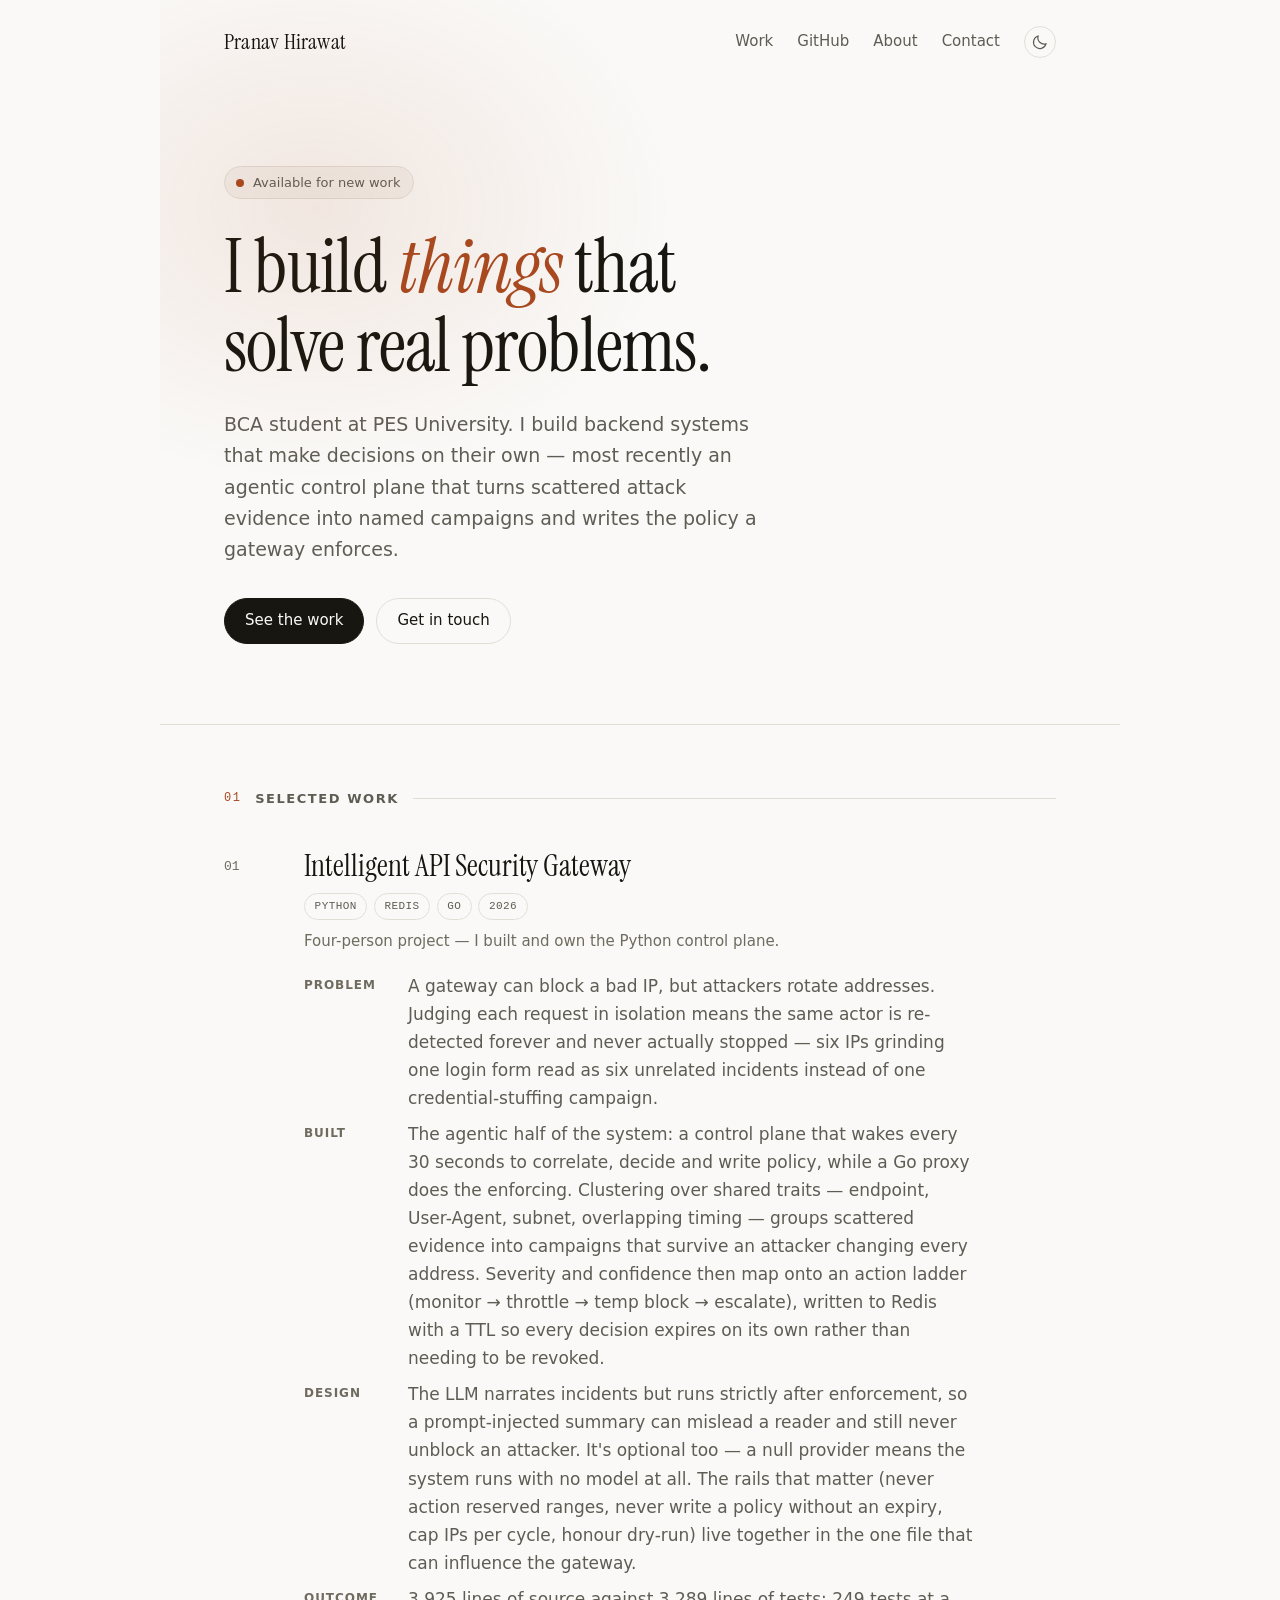
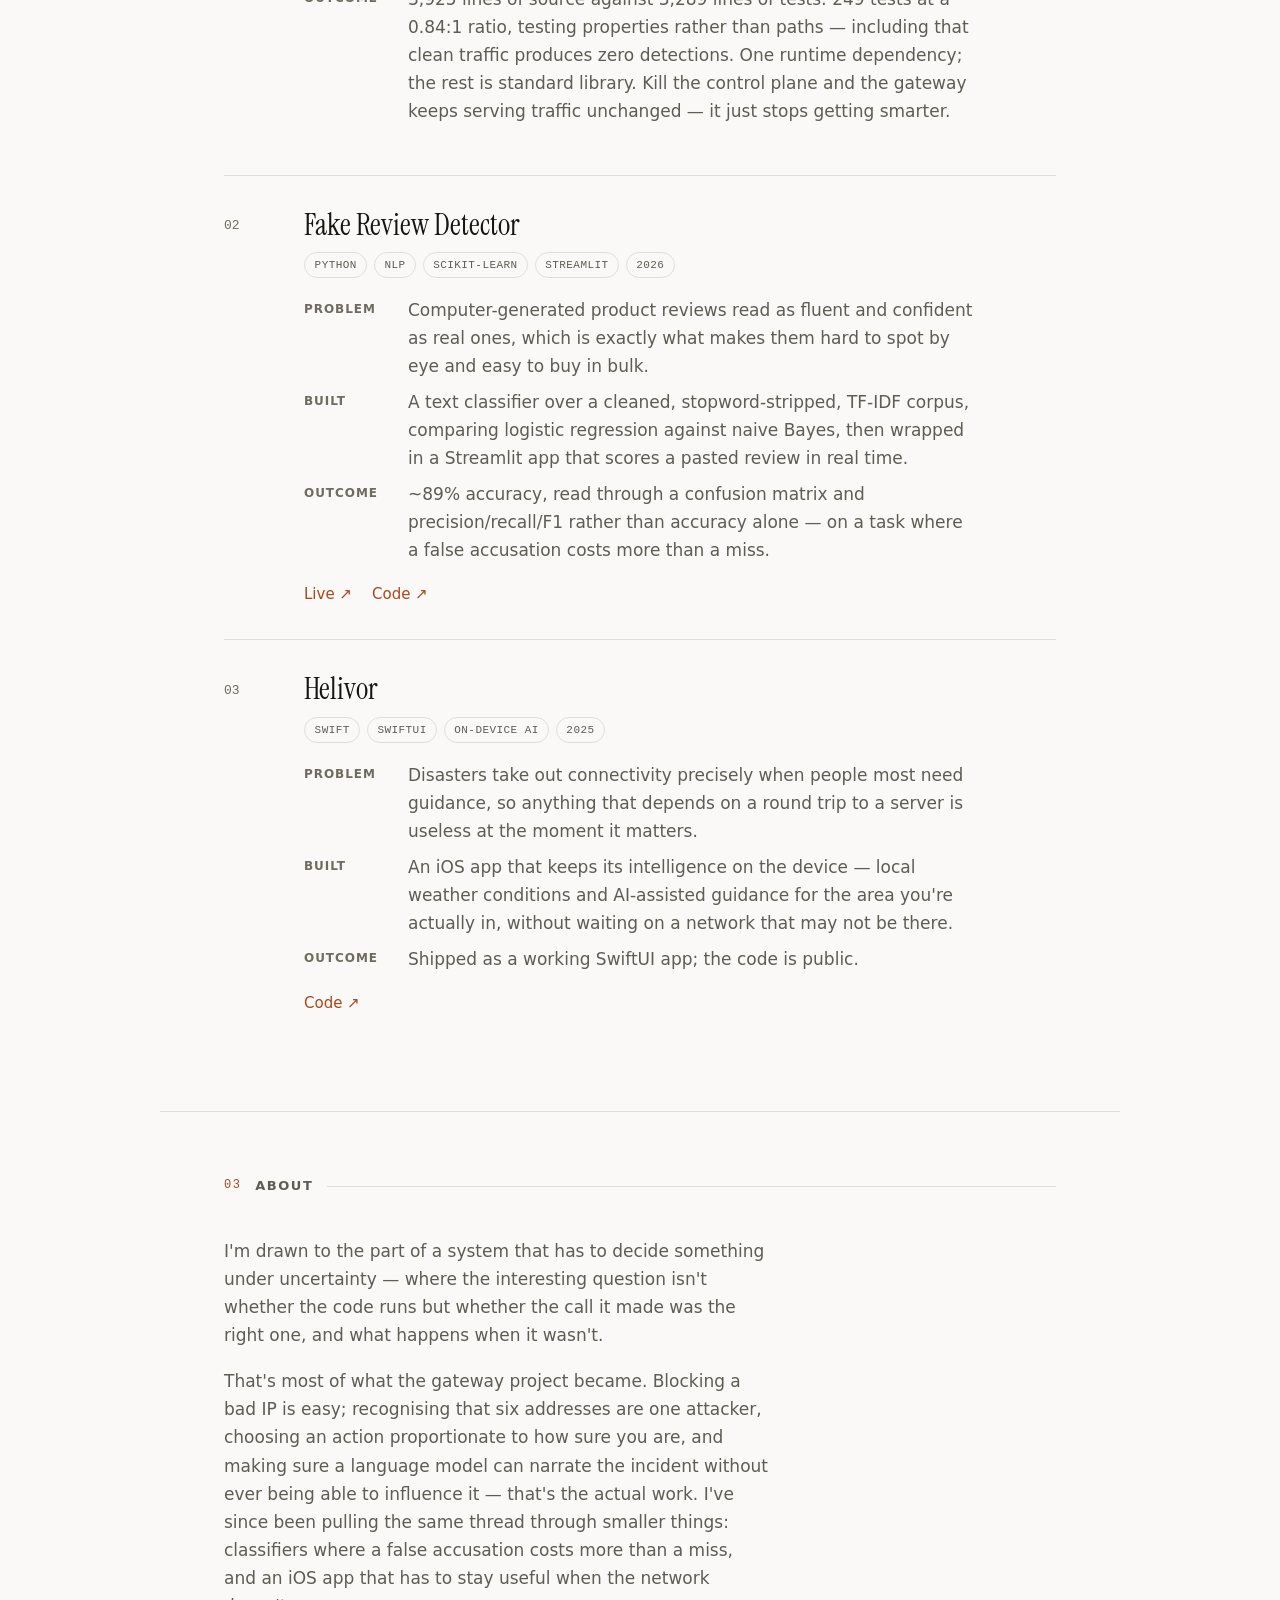
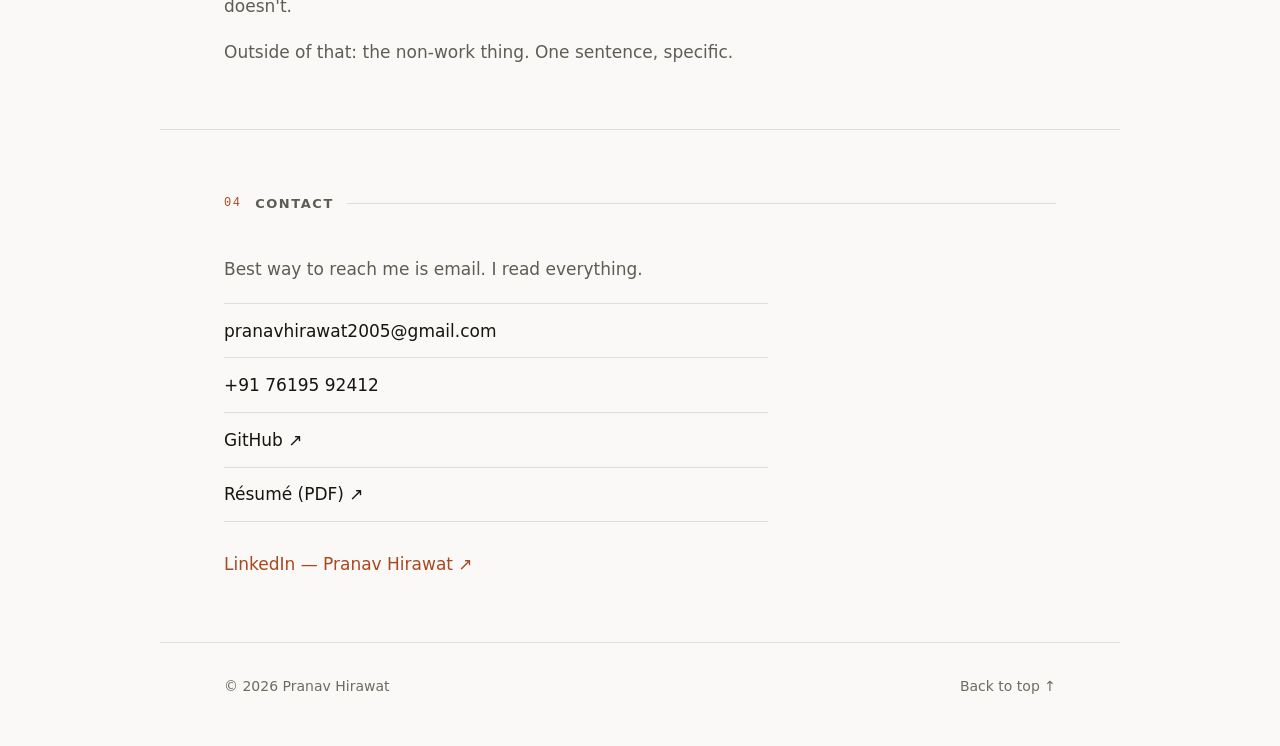
==== index.html @ ed083561 "Update contact email to pranavhirawat2005@gmail.com Site and résumé source; PDF regenerated.  Co-Aut" ====
<!doctype html>
<html lang="en">
<head>
<meta charset="utf-8">
<meta name="viewport" content="width=device-width, initial-scale=1">
<title>Pranav Hirawat</title>
<meta name="description" content="Pranav Hirawat — I build backend systems that make security decisions. Selected work in Python, Go and Swift.">

<!-- Open Graph: what shows up when the link is shared -->
<meta property="og:title" content="Pranav Hirawat">
<meta property="og:description" content="I build backend systems that make security decisions. Selected work in Python, Go and Swift.">
<meta property="og:type" content="website">
<!-- TODO: set these once you have a domain and a 1200x630 preview image -->
<!-- <meta property="og:url" content="https://example.com"> -->
<!-- <meta property="og:image" content="https://example.com/assets/og.png"> -->

<link rel="preconnect" href="https://fonts.googleapis.com">
<link rel="preconnect" href="https://fonts.gstatic.com" crossorigin>
<link href="https://fonts.googleapis.com/css2?family=Instrument+Serif:ital@0;1&display=swap" rel="stylesheet">
<link rel="stylesheet" href="css/style.css">
<script src="js/theme.js"></script>
</head>
<body>

<a class="skip" href="#main">Skip to content</a>

<!-- Fine film grain over the whole page. Purely decorative. -->
<div class="grain" aria-hidden="true"></div>

<header class="site-header" id="site-header">
  <div class="header-inner">
    <a class="wordmark" href="./">Pranav<span class="surname">&nbsp;Hirawat</span></a>
    <nav aria-label="Primary">
      <a href="#work">Work</a>
      <a href="#github">GitHub</a>
      <a href="#about">About</a>
      <a href="#contact">Contact</a>
      <button id="theme-toggle" type="button" aria-label="Switch color theme" title="Switch color theme">
        <svg viewBox="0 0 24 24" aria-hidden="true" width="18" height="18">
          <path class="sun" d="M12 4V2m0 20v-2m8-8h2M2 12h2m13.66-5.66 1.41-1.41M4.93 19.07l1.41-1.41m11.32 0 1.41 1.41M4.93 4.93l1.41 1.41"/>
          <circle class="sun" cx="12" cy="12" r="4"/>
          <path class="moon" d="M20 14.5A8.5 8.5 0 0 1 9.5 4a8.5 8.5 0 1 0 10.5 10.5Z"/>
        </svg>
      </button>
    </nav>
  </div>
  <div class="progress" id="progress" aria-hidden="true"></div>
</header>

<main id="main">

  <!-- ───────────────────────── Hero ───────────────────────── -->
  <section class="hero">
    <div class="hero-glow" aria-hidden="true"><i></i></div>

    <!-- TODO: delete this pill if you're not looking for work. -->
    <p class="status reveal" style="--d:0ms"><span class="dot" aria-hidden="true"></span> Available for new work</p>

    <!-- Each line sits in an overflow-hidden mask so it can slide up into view. -->
    <h1>
      <span class="line"><span class="reveal as-line" style="--d:80ms">I build <em>things</em> that</span></span>
      <span class="line"><span class="reveal as-line" style="--d:200ms">solve real problems.</span></span>
    </h1>

    <p class="lede reveal" style="--d:240ms">
      BCA student at PES University. I build backend systems that make
      decisions on their own — most recently an agentic control plane that turns
      scattered attack evidence into named campaigns and writes the policy a
      gateway enforces.
    </p>

    <p class="hero-actions reveal" style="--d:320ms">
      <a class="btn" href="#work">See the work</a>
      <a class="btn ghost" href="mailto:pranavhirawat2005@gmail.com">Get in touch</a>
    </p>
  </section>

  <!-- ───────────────────────── Work ───────────────────────── -->
  <section id="work" class="section">
    <h2 class="section-title reveal"><span class="num">01</span> Selected work</h2>

    <ol class="projects">

      <li class="project reveal">
        <div class="project-index" aria-hidden="true">01</div>
        <div class="project-body">
          <h3 class="project-title">Intelligent API Security Gateway</h3>
          <p class="project-meta">
            <span class="tag">Python</span>
            <span class="tag">Redis</span>
            <span class="tag">Go</span>
            <span class="tag">2026</span>
          </p>
          <p class="project-role">Four-person project — I built and own the Python control plane.</p>
          <dl class="project-detail">
            <dt>Problem</dt>
            <dd>
              A gateway can block a bad IP, but attackers rotate addresses. Judging each
              request in isolation means the same actor is re-detected forever and never
              actually stopped — six IPs grinding one login form read as six unrelated
              incidents instead of one credential-stuffing campaign.
            </dd>
            <dt>Built</dt>
            <dd>
              The agentic half of the system: a control plane that wakes every 30 seconds to
              correlate, decide and write policy, while a Go proxy does the enforcing.
              Clustering over shared traits — endpoint, User-Agent, subnet, overlapping
              timing — groups scattered evidence into campaigns that survive an attacker
              changing every address. Severity and confidence then map onto an action ladder
              (monitor → throttle → temp block → escalate), written to Redis with a TTL so
              every decision expires on its own rather than needing to be revoked.
            </dd>
            <dt>Design</dt>
            <dd>
              The LLM narrates incidents but runs strictly after enforcement, so a
              prompt-injected summary can mislead a reader and still never unblock an
              attacker. It's optional too — a null provider means the system runs with no
              model at all. The rails that matter (never action reserved ranges, never write
              a policy without an expiry, cap IPs per cycle, honour dry-run) live together in
              the one file that can influence the gateway.
            </dd>
            <dt>Outcome</dt>
            <dd>
              3,925 lines of source against 3,289 lines of tests: 249 tests at a 0.84:1
              ratio, testing properties rather than paths — including that clean traffic
              produces zero detections. One runtime dependency; the rest is standard library.
              Kill the control plane and the gateway keeps serving traffic unchanged — it
              just stops getting smarter.
            </dd>
          </dl>
          <!-- TODO: the repo is currently private, so there's no Code link to give.
               Add one here if it's ever made public:
               <a href="...">Code <span class="arw" aria-hidden="true">↗</span></a> -->
        </div>
      </li>

      <li class="project reveal">
        <div class="project-index" aria-hidden="true">02</div>
        <div class="project-body">
          <h3 class="project-title">Fake Review Detector</h3>
          <p class="project-meta">
            <span class="tag">Python</span>
            <span class="tag">NLP</span>
            <span class="tag">scikit-learn</span>
            <span class="tag">Streamlit</span>
            <span class="tag">2026</span>
          </p>
          <dl class="project-detail">
            <dt>Problem</dt>
            <dd>
              Computer-generated product reviews read as fluent and confident as real ones,
              which is exactly what makes them hard to spot by eye and easy to buy in bulk.
            </dd>
            <dt>Built</dt>
            <dd>
              A text classifier over a cleaned, stopword-stripped, TF-IDF corpus, comparing
              logistic regression against naive Bayes, then wrapped in a Streamlit app that
              scores a pasted review in real time.
            </dd>
            <dt>Outcome</dt>
            <dd>
              ~89% accuracy, read through a confusion matrix and precision/recall/F1 rather
              than accuracy alone — on a task where a false accusation costs more than a
              miss.
            </dd>
          </dl>
          <p class="project-links">
            <a href="https://fake-review-detector-pranav.streamlit.app/">Live <span class="arw" aria-hidden="true">↗</span></a>
            <a href="https://github.com/Pranav-Hirawat/Fake-review-detector">Code <span class="arw" aria-hidden="true">↗</span></a>
          </p>
        </div>
      </li>

      <li class="project reveal">
        <div class="project-index" aria-hidden="true">03</div>
        <div class="project-body">
          <h3 class="project-title">Helivor</h3>
          <p class="project-meta">
            <span class="tag">Swift</span>
            <span class="tag">SwiftUI</span>
            <span class="tag">On-device AI</span>
            <span class="tag">2025</span>
          </p>
          <dl class="project-detail">
            <dt>Problem</dt>
            <dd>
              Disasters take out connectivity precisely when people most need guidance, so
              anything that depends on a round trip to a server is useless at the moment it
              matters.
            </dd>
            <dt>Built</dt>
            <dd>
              An iOS app that keeps its intelligence on the device — local weather conditions
              and AI-assisted guidance for the area you're actually in, without waiting on a
              network that may not be there.
            </dd>
            <dt>Outcome</dt>
            <dd>
              Shipped as a working SwiftUI app; the code is public.
            </dd>
          </dl>
          <p class="project-links">
            <a href="https://github.com/Pranav-Hirawat/disastermanagment">Code <span class="arw" aria-hidden="true">↗</span></a>
          </p>
        </div>
      </li>

      <!-- Copy a <li class="project reveal"> block to add another. Three to six
           is the sweet spot — past that, cut the weakest ones. -->

    </ol>
  </section>

  <!-- ───────────────────────── GitHub ───────────────────────── -->
  <!-- Filled in by js/github.js from the public GitHub API. If either request
       fails the section removes itself, so a rate limit or an outage never
       leaves a broken panel on the page. -->
  <section id="github" class="section" hidden>
    <h2 class="section-title reveal"><span class="num">02</span> GitHub</h2>

    <div class="gh-graph-wrap">
      <p class="gh-total" id="gh-total"></p>
      <div class="gh-scroll">
        <svg id="gh-graph" class="gh-graph" role="img" aria-label="Contribution activity over the last year"></svg>
      </div>
      <p class="gh-legend">
        <span>Less</span>
        <i data-level="0"></i><i data-level="1"></i><i data-level="2"></i><i data-level="3"></i><i data-level="4"></i>
        <span>More</span>
      </p>
    </div>

    <ul class="gh-repos" id="gh-repos"></ul>

    <p class="gh-more">
      <a href="https://github.com/Pranav-Hirawat">All repositories <span class="arw" aria-hidden="true">↗</span></a>
    </p>
  </section>

  <!-- ───────────────────────── About ───────────────────────── -->
  <section id="about" class="section">
    <h2 class="section-title reveal"><span class="num">03</span> About</h2>
    <div class="prose reveal">
      <p>
        I'm drawn to the part of a system that has to decide something under
        uncertainty — where the interesting question isn't whether the code runs
        but whether the call it made was the right one, and what happens when it
        wasn't.
      </p>
      <p>
        That's most of what the gateway project became. Blocking a bad IP is
        easy; recognising that six addresses are one attacker, choosing an action
        proportionate to how sure you are, and making sure a language model can
        narrate the incident without ever being able to influence it — that's the
        actual work. I've since been pulling the same thread through smaller
        things: classifiers where a false accusation costs more than a miss, and
        an iOS app that has to stay useful when the network doesn't.
      </p>
      <p>
        <!-- TODO: replace this with something true and specific — what you do
             that isn't engineering. It's the line people remember, and a generic
             one is worse than none. Delete the paragraph if nothing fits. -->
        Outside of that: the non-work thing. One sentence, specific.
      </p>
    </div>
  </section>

  <!-- ───────────────────────── Contact ───────────────────────── -->
  <section id="contact" class="section">
    <h2 class="section-title reveal"><span class="num">04</span> Contact</h2>
    <div class="prose reveal">
      <p>Best way to reach me is email. I read everything.</p>
      <ul class="links">
        <li><a href="mailto:pranavhirawat2005@gmail.com">pranavhirawat2005@gmail.com</a></li>
        <li><a href="tel:+917619592412">+91 76195 92412</a></li>
        <li><a href="https://github.com/Pranav-Hirawat">GitHub <span class="arw" aria-hidden="true">↗</span></a></li>
        <li><a href="assets/Pranav-Hirawat-Resume.pdf">Résumé (PDF) <span class="arw" aria-hidden="true">↗</span></a></li>
      </ul>

      <!-- LinkedIn profile badge. The <a> inside is LinkedIn's own fallback: if
           the script is blocked, fails, or the visitor runs a tracker blocker,
           the link still renders and still works. -->
      <div class="li-badge">
        <div class="badge-base LI-profile-badge"
             data-locale="en_US"
             data-size="medium"
             data-theme="dark"
             data-type="VERTICAL"
             data-vanity="pranavhirawat"
             data-version="v1">
          <a class="badge-base__link LI-simple-link"
             href="https://www.linkedin.com/in/pranavhirawat/">LinkedIn — Pranav Hirawat ↗</a>
        </div>
      </div>
    </div>
  </section>

</main>

<footer class="site-footer">
  <p>© <span id="year">2026</span> Pranav Hirawat</p>
  <p><a href="#main">Back to top ↑</a></p>
</footer>

<script>document.getElementById('year').textContent = new Date().getFullYear();</script>
<script>
  /* LinkedIn renders the badge once, reading data-theme at load, so match it to
     the theme in effect now. It cannot follow the toggle afterwards — the badge
     is an iframe we don't control. */
  (function () {
    var explicit = document.documentElement.getAttribute('data-theme');
    var dark = explicit
      ? explicit === 'dark'
      : window.matchMedia('(prefers-color-scheme: dark)').matches;
    var badge = document.querySelector('.LI-profile-badge');
    if (badge) badge.setAttribute('data-theme', dark ? 'dark' : 'light');
  })();
</script>
<script src="https://platform.linkedin.com/badges/js/profile.js" async defer type="text/javascript"></script>
<script src="js/github.js" defer></script>
<script src="js/motion.js" defer></script>
</body>
</html>
---- css/style.css ----
/* ============================================================
   Tokens
   Light is the base. Dark is redefined in two places: the system
   preference (unless the user explicitly chose light) and the
   explicit [data-theme="dark"] override from the toggle.
   ============================================================ */

:root {
  --bg:        #faf9f7;
  --bg-sunk:   #f2f0ec;
  --fg:        #16150f;
  --fg-muted:  #5f5c54;
  --fg-faint:  #6f6b5f;
  --rule:      #e2ded6;
  --accent:    #a8481f;
  --accent-rgb: 168, 72, 31;
  --accent-bg: #f6ebe4;

  --header-bg: rgba(250, 249, 247, .72);
  --glow:      rgba(168, 72, 31, .10);
  --grain:     .035;
  --shadow:    0 1px 2px rgba(22, 21, 15, .06), 0 8px 24px rgba(22, 21, 15, .07);

  --font-display: "Instrument Serif", Georgia, "Times New Roman", serif;
  --font-body: system-ui, -apple-system, "Segoe UI", Roboto, Helvetica, Arial, sans-serif;
  --font-mono: ui-monospace, SFMono-Regular, "SF Mono", Menlo, Consolas, monospace;

  --measure: 34rem;   /* readable line length */
  --page: 60rem;      /* max page width */
  --gutter: clamp(1.25rem, 5vw, 4rem);

  --ease: cubic-bezier(.22, .61, .36, 1);
}

@media (prefers-color-scheme: dark) {
  :root:not([data-theme="light"]) {
    --bg:        #14130f;
    --bg-sunk:   #1c1a16;
    --fg:        #f2efe8;
    --fg-muted:  #a8a297;
    --fg-faint:  #8b8579;
    --rule:      #2e2b25;
    --accent:    #e8895c;
    --accent-rgb: 232, 137, 92;
    --accent-bg: #2a1d15;

    --header-bg: rgba(20, 19, 15, .72);
    --glow:      rgba(232, 137, 92, .12);
    --grain:     .05;
    --shadow:    0 1px 2px rgba(0, 0, 0, .4), 0 8px 24px rgba(0, 0, 0, .35);
  }
}

:root[data-theme="dark"] {
  --bg:        #14130f;
  --bg-sunk:   #1c1a16;
  --fg:        #f2efe8;
  --fg-muted:  #a8a297;
  --fg-faint:  #8b8579;
  --rule:      #2e2b25;
  --accent:    #e8895c;
  --accent-rgb: 232, 137, 92;
  --accent-bg: #2a1d15;

  --header-bg: rgba(20, 19, 15, .72);
  --glow:      rgba(232, 137, 92, .12);
  --grain:     .05;
  --shadow:    0 1px 2px rgba(0, 0, 0, .4), 0 8px 24px rgba(0, 0, 0, .35);
}

/* ============================================================
   Reset / base
   ============================================================ */

*, *::before, *::after { box-sizing: border-box; }

html { -webkit-text-size-adjust: 100%; scroll-behavior: smooth; scroll-padding-top: 5rem; }

@media (prefers-reduced-motion: reduce) {
  html { scroll-behavior: auto; }
  *, *::before, *::after { animation-duration: .01ms !important; transition-duration: .01ms !important; }

  /* Looping animations need switching off outright. Squashing their duration
     to .01ms makes them iterate hundreds of times a second instead of
     stopping — a strobe, for exactly the people who asked for less motion. */
  .hero-glow i,
  .status .dot { animation: none !important; }
}

body {
  margin: 0;
  background: var(--bg);
  color: var(--fg);
  font-family: var(--font-body);
  font-size: 1.0625rem;
  line-height: 1.65;
  -webkit-font-smoothing: antialiased;
  text-rendering: optimizeLegibility;
}

img, svg { max-width: 100%; }

a { color: inherit; }

::selection { background: var(--accent-bg); color: var(--fg); }

:focus-visible {
  outline: 2px solid var(--accent);
  outline-offset: 3px;
  border-radius: 2px;
}

.skip { position: absolute; left: -9999px; }
.skip:focus {
  left: var(--gutter);
  top: 1rem;
  z-index: 40;
  background: var(--bg);
  border: 1px solid var(--rule);
  padding: .5rem .9rem;
  border-radius: 6px;
  text-decoration: none;
}

/* ============================================================
   Decorative overlays
   ============================================================ */

/* Film grain — an inline SVG turbulence tile, so no image request. */
.grain {
  position: fixed;
  inset: 0;
  z-index: 1;
  pointer-events: none;
  opacity: var(--grain);
  mix-blend-mode: overlay;
  background-image: url("data:image/svg+xml,%3Csvg xmlns='http://www.w3.org/2000/svg' width='140' height='140'%3E%3Cfilter id='n'%3E%3CfeTurbulence type='fractalNoise' baseFrequency='.85' numOctaves='3' stitchTiles='stitch'/%3E%3C/filter%3E%3Crect width='100%25' height='100%25' filter='url(%23n)'/%3E%3C/svg%3E");
}

/* ============================================================
   Header — sticky, frosted once you scroll past the top
   ============================================================ */

.site-header {
  position: sticky;
  top: 0;
  z-index: 20;
  background: transparent;
  border-bottom: 1px solid transparent;
  transition: background .35s var(--ease), border-color .35s var(--ease), backdrop-filter .35s;
}

.site-header.is-stuck {
  background: var(--header-bg);
  border-bottom-color: var(--rule);
  -webkit-backdrop-filter: saturate(1.6) blur(12px);
  backdrop-filter: saturate(1.6) blur(12px);
}

.header-inner {
  display: flex;
  align-items: center;
  justify-content: space-between;
  gap: 1rem;
  flex-wrap: wrap;
  max-width: var(--page);
  margin-inline: auto;
  padding: 1.5rem var(--gutter);
  transition: padding .35s var(--ease);
}
.site-header.is-stuck .header-inner { padding-block: .85rem; }

/* Reading-progress hairline pinned to the header's bottom edge. */
.progress {
  position: absolute;
  left: 0;
  bottom: -1px;
  height: 2px;
  width: 100%;
  transform: scaleX(var(--p, 0));
  transform-origin: 0 50%;
  background: var(--accent);
  opacity: 0;
  transition: opacity .35s var(--ease);
}
.site-header.is-stuck .progress { opacity: 1; }

.wordmark {
  font-family: var(--font-display);
  font-size: 1.4rem;
  letter-spacing: .01em;
  text-decoration: none;
  transition: color .2s var(--ease);
}
.wordmark:hover { color: var(--accent); }

.site-header nav {
  display: flex;
  align-items: center;
  gap: 1.5rem;
  font-size: .9375rem;
}

.site-header nav a {
  position: relative;
  text-decoration: none;
  color: var(--fg-muted);
  padding-bottom: 3px;
  transition: color .2s var(--ease);
}
.site-header nav a::after {
  content: "";
  position: absolute;
  left: 0;
  bottom: 0;
  width: 100%;
  height: 1px;
  background: var(--accent);
  transform: scaleX(0);
  transform-origin: 0 50%;
  transition: transform .3s var(--ease);
}
.site-header nav a:hover { color: var(--fg); }
.site-header nav a:hover::after,
.site-header nav a[aria-current="true"]::after { transform: scaleX(1); }
.site-header nav a[aria-current="true"] { color: var(--fg); }

#theme-toggle {
  display: grid;
  place-items: center;
  width: 2rem;
  height: 2rem;
  padding: 0;
  border: 1px solid var(--rule);
  border-radius: 50%;
  background: transparent;
  color: var(--fg-muted);
  cursor: pointer;
  transition: color .2s var(--ease), border-color .2s var(--ease), transform .4s var(--ease);
}
#theme-toggle:hover {
  color: var(--accent);
  border-color: var(--accent);
  transform: rotate(45deg);
}
#theme-toggle svg { fill: none; stroke: currentColor; stroke-width: 1.6; stroke-linecap: round; }

/* Show the icon for the theme you'd switch TO: a sun while dark, a moon while light. */
.sun { display: none; }
@media (prefers-color-scheme: dark) {
  :root:not([data-theme="light"]) .sun  { display: inline; }
  :root:not([data-theme="light"]) .moon { display: none; }
}
:root[data-theme="dark"] .sun  { display: inline; }
:root[data-theme="dark"] .moon { display: none; }
:root[data-theme="light"] .sun  { display: none; }
:root[data-theme="light"] .moon { display: inline; }

/* ============================================================
   Hero
   ============================================================ */

.hero {
  position: relative;
  max-width: var(--page);
  margin-inline: auto;
  padding: clamp(2.5rem, 9vh, 5rem) var(--gutter) clamp(3rem, 9vh, 5rem);
  /* --out is driven by scroll in motion.js: 0 at rest, 1 once scrolled past. */
  opacity: calc(1 - (var(--out, 0) * .65));
  transform: translateY(calc(var(--out, 0) * -24px));
  will-change: opacity, transform;
}

/* Soft accent bloom behind the headline.
   Bounded to the hero's own width so it can never widen the page — the
   gradient's centre is offset instead. Bleeding upward is free: negative
   top never creates a scrollbar. */
.hero-glow {
  position: absolute;
  top: -9rem;
  left: 0;
  right: 0;
  height: 36rem;
  pointer-events: none;
  /* Clips the inner element, which scales past these bounds as it drifts.
     The gradient has faded out long before the edge, so nothing shows. */
  overflow: hidden;
  /* Wrapper carries the scroll parallax; the inner <i> carries the ambient
     drift, so the two transforms never fight over the same property. */
  transform: translate3d(0, var(--par, 0px), 0);
}
.hero-glow i {
  position: absolute;
  inset: 0;
  background: radial-gradient(34rem 26rem at 16% 46%, var(--glow) 0%, transparent 66%);
  animation: drift 22s var(--ease) infinite alternate;
}
@keyframes drift {
  from { transform: translate3d(0, 0, 0) scale(1); }
  to   { transform: translate3d(4%, 2%, 0) scale(1.12); }
}

.status {
  display: inline-flex;
  align-items: center;
  gap: .55rem;
  margin: 0 0 1.75rem;
  padding: .3rem .8rem .3rem .7rem;
  border: 1px solid var(--rule);
  border-radius: 999px;
  background: var(--bg-sunk);
  font-size: .8125rem;
  color: var(--fg-muted);
}
.status .dot {
  width: .5rem;
  height: .5rem;
  border-radius: 50%;
  background: var(--accent);
  box-shadow: 0 0 0 0 var(--accent);
  animation: pulse 2.4s var(--ease) infinite;
}
@keyframes pulse {
  0%        { box-shadow: 0 0 0 0 var(--glow); }
  70%, 100% { box-shadow: 0 0 0 .55rem transparent; }
}

.hero h1 {
  font-family: var(--font-display);
  font-weight: 400;
  font-size: clamp(2.75rem, 8vw, 4.75rem);
  line-height: 1.04;
  letter-spacing: -.015em;
  margin: 0 0 1.5rem;
}
/* The mask. padding/margin pair keeps descenders from being clipped. */
.hero h1 .line {
  display: block;
  overflow: hidden;
  padding-bottom: .12em;
  margin-bottom: -.12em;
}
.hero h1 .line > span { display: block; }
.hero h1 em { font-style: italic; color: var(--accent); }

.lede {
  max-width: var(--measure);
  font-size: 1.1875rem;
  color: var(--fg-muted);
  margin: 0 0 2rem;
}

.hero-actions { display: flex; flex-wrap: wrap; gap: .75rem; margin: 0; }

.btn {
  display: inline-block;
  padding: .6rem 1.25rem;
  border-radius: 999px;
  border: 1px solid var(--fg);
  background: var(--fg);
  color: var(--bg);
  font-size: .9375rem;
  text-decoration: none;
  transition: transform .25s var(--ease), box-shadow .25s var(--ease),
              background .25s var(--ease), border-color .25s var(--ease), color .25s var(--ease);
}
/* --mx/--my are nudged toward the cursor by motion.js on fine pointers. */
.btn { transform: translate(var(--mx, 0px), var(--my, 0px)); }
.btn:hover {
  transform: translate(var(--mx, 0px), calc(var(--my, 0px) - 2px));
  box-shadow: var(--shadow);
}
.btn:active { transform: translate(var(--mx, 0px), var(--my, 0px)); }

/* Light sweeps across the solid button on hover. */
.btn:not(.ghost) { position: relative; overflow: hidden; }
.btn:not(.ghost)::after {
  content: "";
  position: absolute;
  inset: 0;
  background: linear-gradient(105deg, transparent 42%, rgba(255, 255, 255, .28) 50%, transparent 58%);
  transform: translateX(-130%);
  transition: transform .75s var(--ease);
}
.btn:not(.ghost):hover::after { transform: translateX(130%); }

.btn.ghost { background: transparent; color: var(--fg); border-color: var(--rule); }
.btn.ghost:hover { background: var(--bg-sunk); border-color: var(--fg); }

/* ============================================================
   Sections
   ============================================================ */

.section {
  position: relative;
  z-index: 2;
  max-width: var(--page);
  margin-inline: auto;
  padding: clamp(2.5rem, 7vh, 4rem) var(--gutter);
  border-top: 1px solid var(--rule);
}

.section-title {
  display: flex;
  align-items: center;
  gap: .85rem;
  font-family: var(--font-body);
  font-size: .8125rem;
  font-weight: 600;
  letter-spacing: .12em;
  text-transform: uppercase;
  color: var(--fg-muted);
  margin: 0 0 2.5rem;
}
.section-title .num {
  font-family: var(--font-mono);
  font-size: .75rem;
  font-weight: 400;
  color: var(--accent);
}
/* Hairline that runs out to the right margin, drawn in on reveal. */
.section-title::after {
  content: "";
  flex: 1;
  height: 1px;
  background: var(--rule);
}
.js-motion .section-title::after {
  transform: scaleX(0);
  transform-origin: 0 50%;
  transition: transform .9s var(--ease) .15s;
}
.js-motion .section-title.is-visible::after { transform: scaleX(1); }

.prose { max-width: var(--measure); }
.prose p { margin: 0 0 1.15rem; color: var(--fg-muted); }
.prose p:last-child { margin-bottom: 0; }

/* ============================================================
   Projects
   ============================================================ */

.projects { list-style: none; margin: 0; padding: 0; }

.project {
  position: relative;
  isolation: isolate;
  display: grid;
  grid-template-columns: 3.5rem 1fr;
  gap: 0 1.5rem;
  padding: 2rem 0;
  border-top: 1px solid var(--rule);
}
.project:first-child { border-top: 0; padding-top: 0; }

/* Tinted panel that fades in behind the row on hover. */
.project::before {
  content: "";
  position: absolute;
  inset: .5rem -1.25rem;
  z-index: -1;
  border-radius: 12px;
  /* Spotlight follows the cursor (--mx/--my set by js/motion.js), sitting
     over the flat panel tint. */
  background:
    radial-gradient(16rem circle at var(--mx, 50%) var(--my, 50%), var(--glow) 0%, transparent 70%),
    var(--bg-sunk);
  opacity: 0;
  transition: opacity .3s var(--ease);
}
.project:hover::before { opacity: 1; }

/* Accent bar that grows down the left edge. */
.project::after {
  content: "";
  position: absolute;
  left: -1.25rem;
  top: .5rem;
  bottom: .5rem;
  width: 2px;
  border-radius: 2px;
  background: var(--accent);
  transform: scaleY(0);
  transform-origin: 50% 0;
  transition: transform .35s var(--ease);
}
.project:hover::after { transform: scaleY(1); }

.project-index {
  font-family: var(--font-mono);
  font-size: .8125rem;
  color: var(--fg-faint);
  padding-top: .45rem;
  transition: color .3s var(--ease);
}
.project:hover .project-index { color: var(--accent); }

.project-title {
  font-family: var(--font-display);
  font-weight: 400;
  font-size: 1.875rem;
  line-height: 1.15;
  margin: 0 0 .6rem;
}

.project-meta { display: flex; flex-wrap: wrap; gap: .4rem; margin: 0 0 1.1rem; }
.tag {
  font-family: var(--font-mono);
  font-size: .6875rem;
  letter-spacing: .04em;
  text-transform: uppercase;
  color: var(--fg-muted);
  background: var(--bg);
  border: 1px solid var(--rule);
  border-radius: 999px;
  padding: .2rem .6rem;
  transition: border-color .3s var(--ease);
}
.project:hover .tag { border-color: var(--fg-faint); }

.js-motion .project .tag {
  opacity: 0;
  transform: translateY(6px);
  transition: opacity .5s var(--ease), transform .5s var(--ease), border-color .3s var(--ease);
}
.js-motion .project.is-visible .tag { opacity: 1; transform: none; }
.js-motion .project.is-visible .tag:nth-child(1) { transition-delay: .22s; }
.js-motion .project.is-visible .tag:nth-child(2) { transition-delay: .30s; }
.js-motion .project.is-visible .tag:nth-child(3) { transition-delay: .38s; }
.js-motion .project.is-visible .tag:nth-child(n+4) { transition-delay: .46s; }

/* Role line — sits between the tags and the detail list. */
.project-role {
  margin: -.5rem 0 1.1rem;
  font-size: .9375rem;
  color: var(--fg-faint);
}

/* Problem / Built / Outcome — label in the left column, text on the right. */
.project-detail {
  display: grid;
  grid-template-columns: 5.5rem 1fr;
  gap: .5rem 1rem;
  margin: 0 0 1.1rem;
  max-width: 42rem;
}
.project-detail dt {
  font-size: .75rem;
  font-weight: 600;
  letter-spacing: .08em;
  text-transform: uppercase;
  color: var(--fg-faint);
  padding-top: .25rem;
}
.project-detail dd { margin: 0; color: var(--fg-muted); }

.project-links { display: flex; flex-wrap: wrap; gap: 1.25rem; margin: 0; font-size: .9375rem; }
.project-links a {
  color: var(--accent);
  text-decoration: none;
  border-bottom: 1px solid transparent;
  transition: border-color .2s var(--ease);
}
.project-links a:hover { border-bottom-color: currentColor; }

/* Arrow that nudges up and to the right on hover. */
.arw {
  display: inline-block;
  transition: transform .25s var(--ease);
}
a:hover .arw { transform: translate(2px, -2px); }

/* ============================================================
   GitHub section
   ============================================================ */

.gh-total {
  margin: 0 0 .9rem;
  font-size: .9375rem;
  color: var(--fg-muted);
}

/* 53 weeks never fits a phone — let the graph scroll inside its own box
   rather than widening the page. */
.gh-scroll { overflow-x: auto; padding-bottom: .35rem; }
/* Opt out of the global `svg { max-width: 100% }` — squashed to fit, a year of
   squares becomes ~4px each and unreadable. Keep full size and let it scroll,
   which is what GitHub's own graph does on a phone. */
.gh-graph { display: block; max-width: none; }
.gh-graph rect { stroke: var(--rule); stroke-width: .5; }
.gh-graph rect[data-level="0"] { fill: var(--bg-sunk); }
.gh-graph rect[data-level="1"] { fill: rgba(var(--accent-rgb), .28); }
.gh-graph rect[data-level="2"] { fill: rgba(var(--accent-rgb), .50); }
.gh-graph rect[data-level="3"] { fill: rgba(var(--accent-rgb), .74); }
.gh-graph rect[data-level="4"] { fill: rgb(var(--accent-rgb)); }
.gh-month {
  fill: var(--fg-faint);
  font-family: var(--font-mono);
  font-size: 9px;
}

/* Squares sweep in column by column (delay set per-rect in github.js).
   transform-box makes the SVG rect scale about its own centre. */
.js-motion .gh-graph rect {
  opacity: 0;
  transform: scale(.35);
  transform-box: fill-box;
  transform-origin: center;
  transition: opacity .45s var(--ease), transform .45s var(--ease);
}
.js-motion .gh-graph.gh-lit rect { opacity: 1; transform: none; }

.gh-count { font-variant-numeric: tabular-nums; color: var(--fg); font-weight: 600; }

/* Tooltip. Positioned by github.js relative to .gh-graph-wrap. */
.gh-graph-wrap { position: relative; }
.gh-tip {
  position: absolute;
  z-index: 5;
  pointer-events: none;
  white-space: nowrap;
  padding: .3rem .55rem;
  border-radius: 6px;
  border: 1px solid var(--rule);
  background: var(--bg-sunk);
  box-shadow: var(--shadow);
  font-family: var(--font-mono);
  font-size: .6875rem;
  color: var(--fg);
  opacity: 0;
  transform: translateY(3px);
  transition: opacity .16s var(--ease), transform .16s var(--ease);
}
.gh-tip.is-on { opacity: 1; transform: none; }

.gh-legend {
  display: flex;
  align-items: center;
  gap: .3rem;
  margin: .7rem 0 0;
  font-family: var(--font-mono);
  font-size: .6875rem;
  color: var(--fg-faint);
}
.gh-legend i {
  width: 11px;
  height: 11px;
  border-radius: 2px;
  border: .5px solid var(--rule);
}
.gh-legend i[data-level="0"] { background: var(--bg-sunk); }
.gh-legend i[data-level="1"] { background: rgba(var(--accent-rgb), .28); }
.gh-legend i[data-level="2"] { background: rgba(var(--accent-rgb), .50); }
.gh-legend i[data-level="3"] { background: rgba(var(--accent-rgb), .74); }
.gh-legend i[data-level="4"] { background: rgb(var(--accent-rgb)); }
.gh-legend span:first-child { margin-right: .2rem; }
.gh-legend span:last-child  { margin-left: .2rem; }

/* Separate bordered cards rather than a shared grid with hairline gaps —
   an odd repo count would otherwise leave a filled empty cell in the last row. */
.gh-repos {
  list-style: none;
  display: grid;
  grid-template-columns: repeat(auto-fill, minmax(15rem, 1fr));
  gap: .75rem;
  margin: 2.25rem 0 0;
  padding: 0;
}
.gh-repo {
  background: var(--bg);
  border: 1px solid var(--rule);
  border-radius: 10px;
  padding: 1rem 1.1rem;
  transition: background .25s var(--ease), border-color .25s var(--ease);
}
.gh-repo:hover { background: var(--bg-sunk); border-color: var(--fg-faint); }

/* Cards stagger in behind the graph (delay set per-card in github.js). */
.js-motion .gh-repo {
  opacity: 0;
  transform: translateY(12px);
  transition: opacity .55s var(--ease), transform .55s var(--ease),
              background .25s var(--ease), border-color .25s var(--ease);
}
.js-motion .gh-lit-repos .gh-repo { opacity: 1; transform: none; }

.gh-repo-name {
  font-family: var(--font-mono);
  font-size: .875rem;
  color: var(--accent);
  text-decoration: none;
  border-bottom: 1px solid transparent;
  transition: border-color .2s var(--ease);
}
.gh-repo-name:hover { border-bottom-color: currentColor; }

.gh-repo-desc {
  margin: .5rem 0 0;
  font-size: .875rem;
  line-height: 1.5;
  color: var(--fg-muted);
}
.gh-repo-meta {
  display: flex;
  flex-wrap: wrap;
  gap: .85rem;
  margin: .65rem 0 0;
  font-family: var(--font-mono);
  font-size: .6875rem;
  color: var(--fg-faint);
}

.gh-more { margin: 1.5rem 0 0; font-size: .9375rem; }
.gh-more a {
  color: var(--accent);
  text-decoration: none;
  border-bottom: 1px solid transparent;
  transition: border-color .2s var(--ease);
}
.gh-more a:hover { border-bottom-color: currentColor; }

/* ============================================================
   Contact links
   ============================================================ */

.links { list-style: none; margin: 1.25rem 0 0; padding: 0; }
.links li { border-top: 1px solid var(--rule); }
.links li:last-child { border-bottom: 1px solid var(--rule); }
.links a {
  display: block;
  padding: .8rem 0;
  text-decoration: none;
  color: var(--fg);
  transition: color .25s var(--ease), padding-left .25s var(--ease);
}
.links a:hover { color: var(--accent); padding-left: .6rem; }

.links li { position: relative; overflow: hidden; }
.links li::after {
  content: "";
  position: absolute;
  left: 0;
  bottom: 0;
  width: 100%;
  height: 1px;
  background: var(--accent);
  transform: scaleX(0);
  transform-origin: 0 50%;
  transition: transform .45s var(--ease);
}
.links li:hover::after { transform: scaleX(1); }

/* LinkedIn badge. LinkedIn injects a fixed-size iframe here, so the container
   just reserves room and keeps it from widening the page. The fallback link
   inside is styled to match the contact list above. */
.li-badge { margin-top: 1.75rem; max-width: 100%; overflow-x: auto; }
.li-badge .badge-base { max-width: 100%; }
.li-badge iframe { max-width: 100% !important; }
.li-badge .LI-simple-link {
  display: inline-block;
  color: var(--accent);
  text-decoration: none;
  border-bottom: 1px solid transparent;
  transition: border-color .2s var(--ease);
}
.li-badge .LI-simple-link:hover { border-bottom-color: currentColor; }
/* Once LinkedIn's iframe is in, its fallback link is a duplicate — hide it.
   Scoped to :has(iframe) so a blocked or failed script still leaves the link. */
.li-badge:has(iframe) .LI-simple-link { display: none; }

/* ============================================================
   Footer
   ============================================================ */

.site-footer {
  position: relative;
  z-index: 2;
  display: flex;
  justify-content: space-between;
  flex-wrap: wrap;
  gap: .5rem;
  max-width: var(--page);
  margin-inline: auto;
  padding: 2rem var(--gutter) 3rem;
  border-top: 1px solid var(--rule);
  font-size: .875rem;
  color: var(--fg-faint);
}
.site-footer p { margin: 0; }
.site-footer a { text-decoration: none; transition: color .2s var(--ease); }
.site-footer a:hover { color: var(--accent); }

/* ============================================================
   Reveal on scroll
   The .js-motion class is added by js/motion.js only when motion is
   allowed — without it everything is visible by default, so the page
   still works with JS disabled or reduced motion on.
   ============================================================ */

.js-motion .reveal {
  opacity: 0;
  transform: translateY(16px);
  transition: opacity .7s var(--ease), transform .7s var(--ease);
  transition-delay: var(--d, 0ms);
  will-change: opacity, transform;
}
.js-motion .reveal.is-visible {
  opacity: 1;
  transform: none;
  will-change: auto;
}

/* Headline lines slide up out of their mask instead of fading. */
.js-motion .reveal.as-line {
  opacity: 1;
  transform: translateY(105%);
  transition: transform .95s var(--ease);
  transition-delay: var(--d, 0ms);
}
.js-motion .reveal.as-line.is-visible { transform: none; }

/* ============================================================
   Theme switch — circular wipe out of the toggle button.
   Falls back to the browser's default crossfade, and to a plain
   instant swap where View Transitions aren't supported.
   ============================================================ */

@keyframes vt-wipe {
  from { clip-path: circle(0 at var(--vt-x, 50%) var(--vt-y, 50%)); }
  to   { clip-path: circle(var(--vt-r, 150vmax) at var(--vt-x, 50%) var(--vt-y, 50%)); }
}

::view-transition-old(root) { animation: none; z-index: 0; }
::view-transition-new(root) {
  animation: vt-wipe .55s var(--ease);
  z-index: 1;
}

/* ============================================================
   Small screens
   ============================================================ */

@media (max-width: 40rem) {
  /* Keep the header on one line — wrapped, it ate a third of the screen. */
  .header-inner { padding-block: 1.1rem; flex-wrap: nowrap; }
  .wordmark { font-size: 1.15rem; white-space: nowrap; }
  .site-header nav { gap: .9rem; font-size: .8125rem; }
  #theme-toggle { width: 1.75rem; height: 1.75rem; }
  #theme-toggle svg { width: 15px; height: 15px; }
}

/* Narrowest phones: the full name plus four controls no longer fit on one
   row, and nowrap would push the toggle off the edge. Drop to first name. */
@media (max-width: 23rem) {
  .wordmark .surname { display: none; }
  .site-header nav { gap: .75rem; }

  .project { grid-template-columns: 1fr; gap: 0; }
  .project::before,
  .project::after { display: none; }   /* no hover state to speak of on touch */
  .project-index { padding: 0 0 .35rem; }
  .project-detail { grid-template-columns: 1fr; gap: .15rem; }
  .project-detail dt { padding-top: .6rem; }
  .project-detail dt:first-child { padding-top: 0; }
}
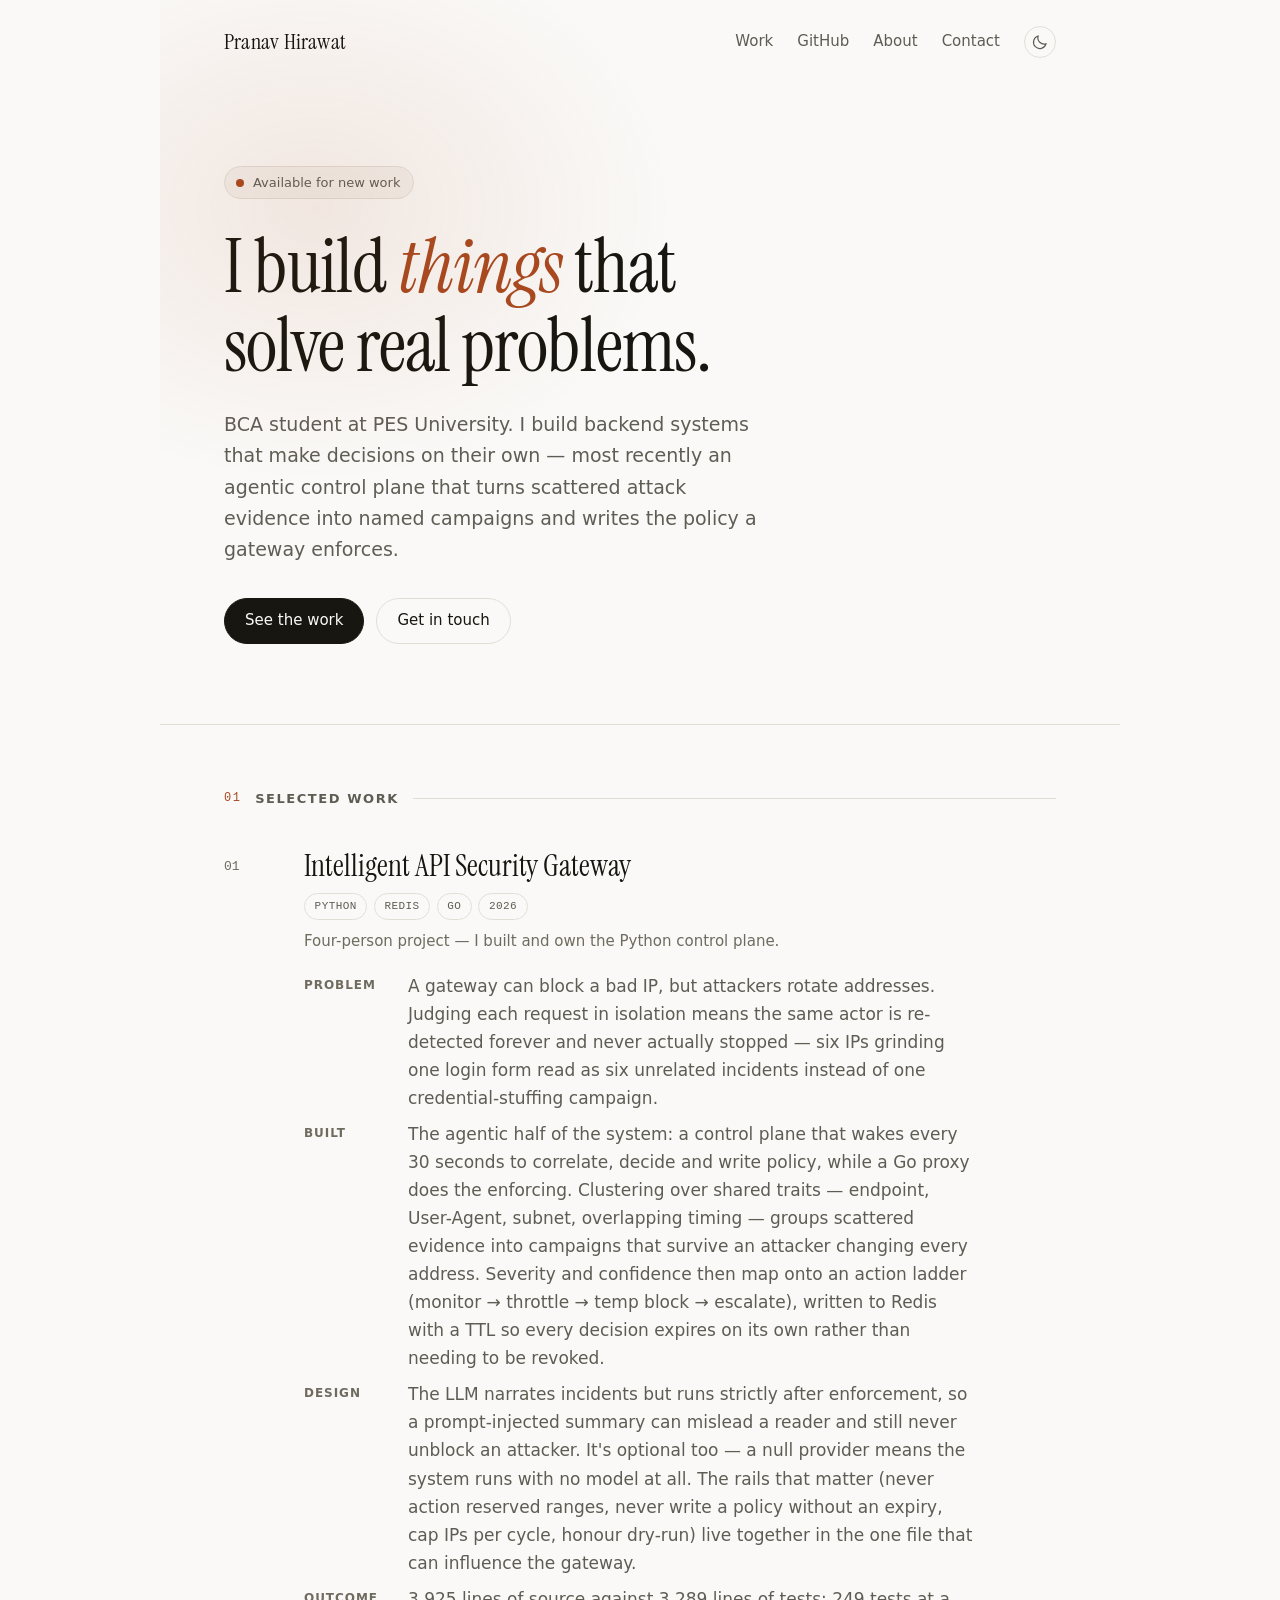
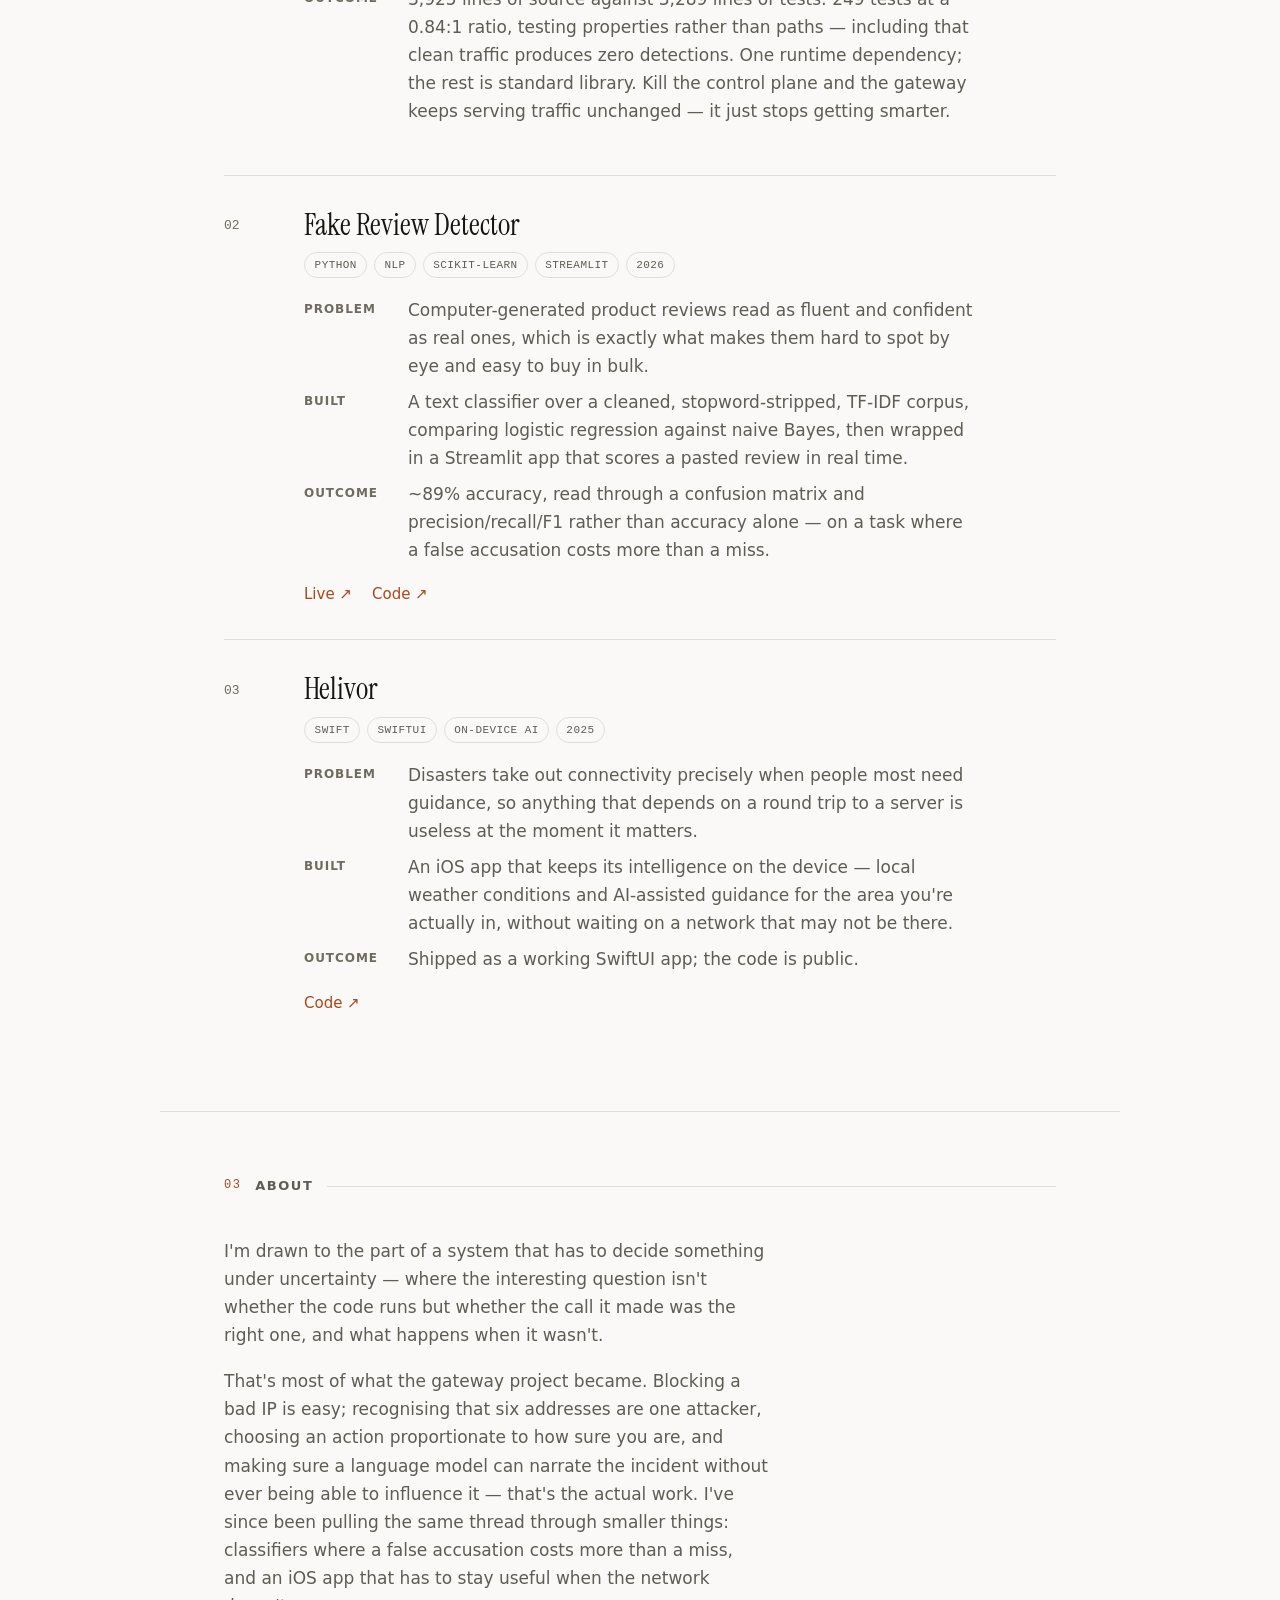
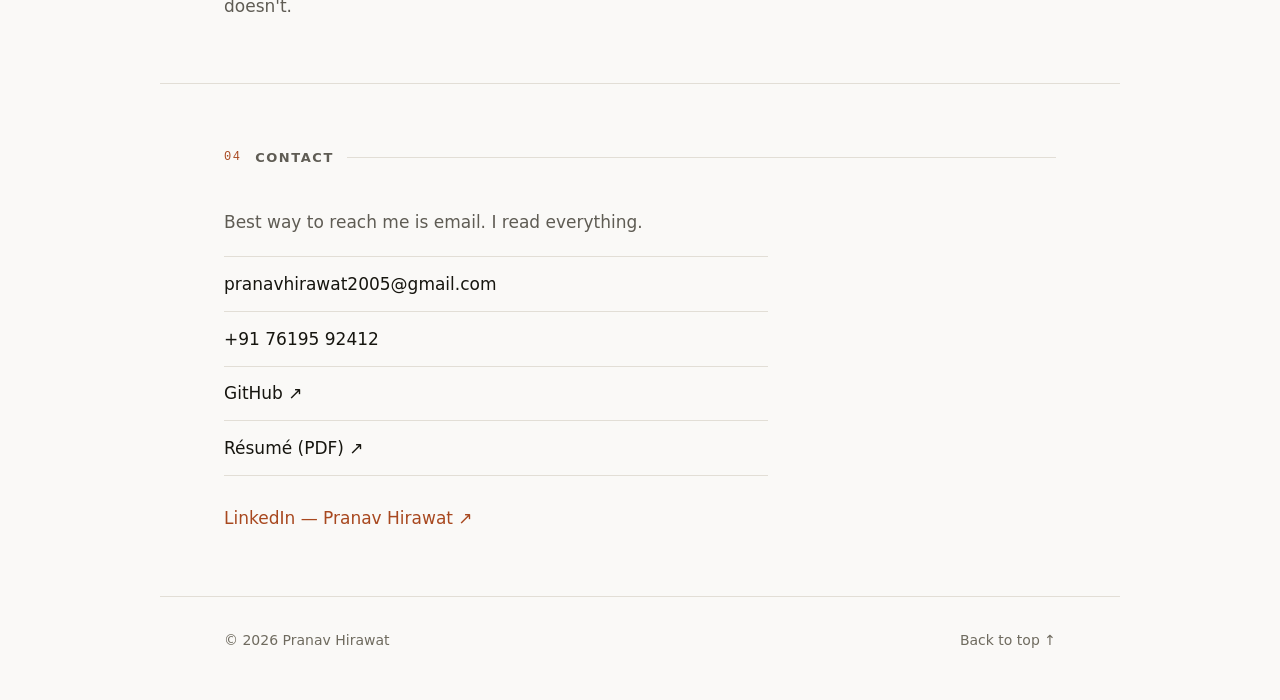
==== commit 4d37ea59: "Remove placeholder paragraph from About It was drafting scaffolding, not copy, and it was live.  Co-" ====
--- a/index.html
+++ b/index.html
@@ -10,9 +10,10 @@
 <meta property="og:title" content="Pranav Hirawat">
 <meta property="og:description" content="I build backend systems that make security decisions. Selected work in Python, Go and Swift.">
 <meta property="og:type" content="website">
-<!-- TODO: set these once you have a domain and a 1200x630 preview image -->
-<!-- <meta property="og:url" content="https://example.com"> -->
-<!-- <meta property="og:image" content="https://example.com/assets/og.png"> -->
+<meta property="og:url" content="https://pranav-hirawat.github.io/personal_website/">
+<!-- TODO: add a 1200x630 preview image at assets/og.png, then uncomment:
+<meta property="og:image" content="https://pranav-hirawat.github.io/personal_website/assets/og.png">
+<meta name="twitter:card" content="summary_large_image"> -->
 
 <link rel="preconnect" href="https://fonts.googleapis.com">
 <link rel="preconnect" href="https://fonts.gstatic.com" crossorigin>
@@ -256,12 +257,6 @@
         things: classifiers where a false accusation costs more than a miss, and
         an iOS app that has to stay useful when the network doesn't.
       </p>
-      <p>
-        <!-- TODO: replace this with something true and specific — what you do
-             that isn't engineering. It's the line people remember, and a generic
-             one is worse than none. Delete the paragraph if nothing fits. -->
-        Outside of that: the non-work thing. One sentence, specific.
-      </p>
     </div>
   </section>
 
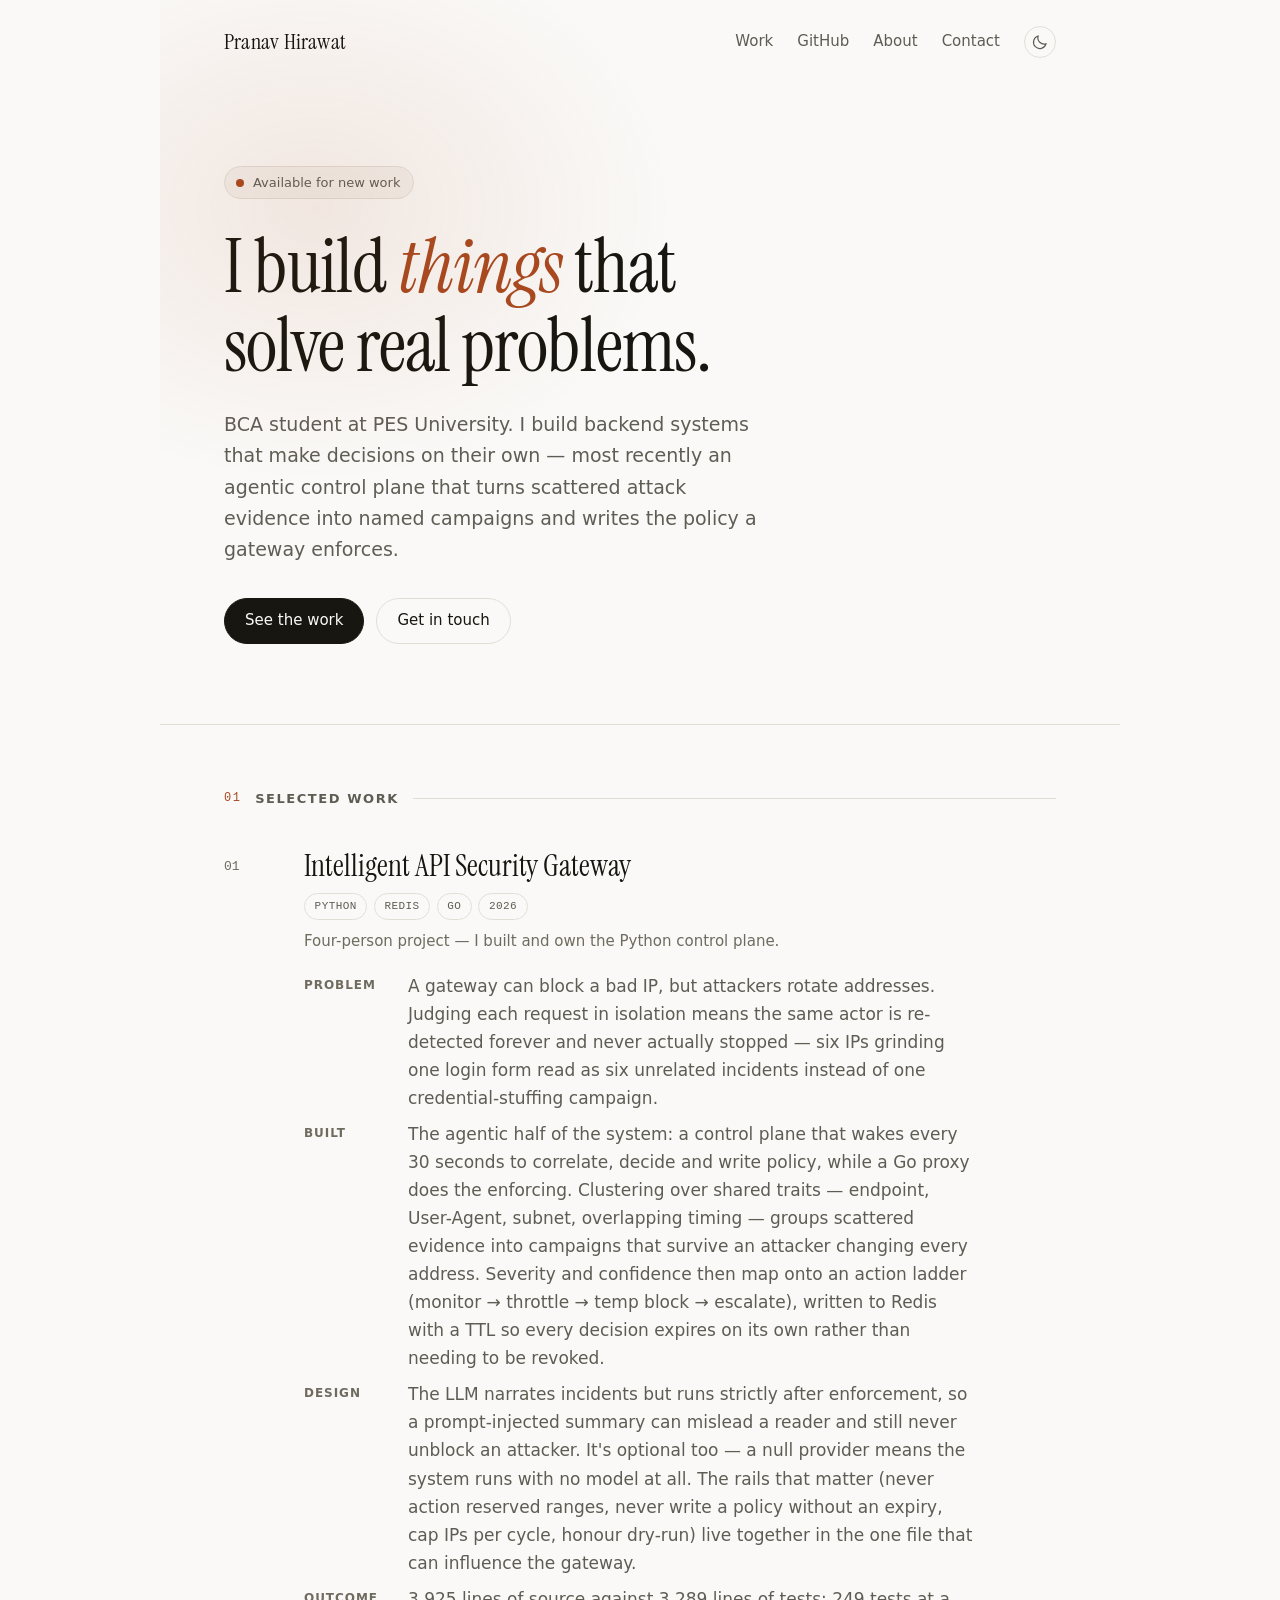
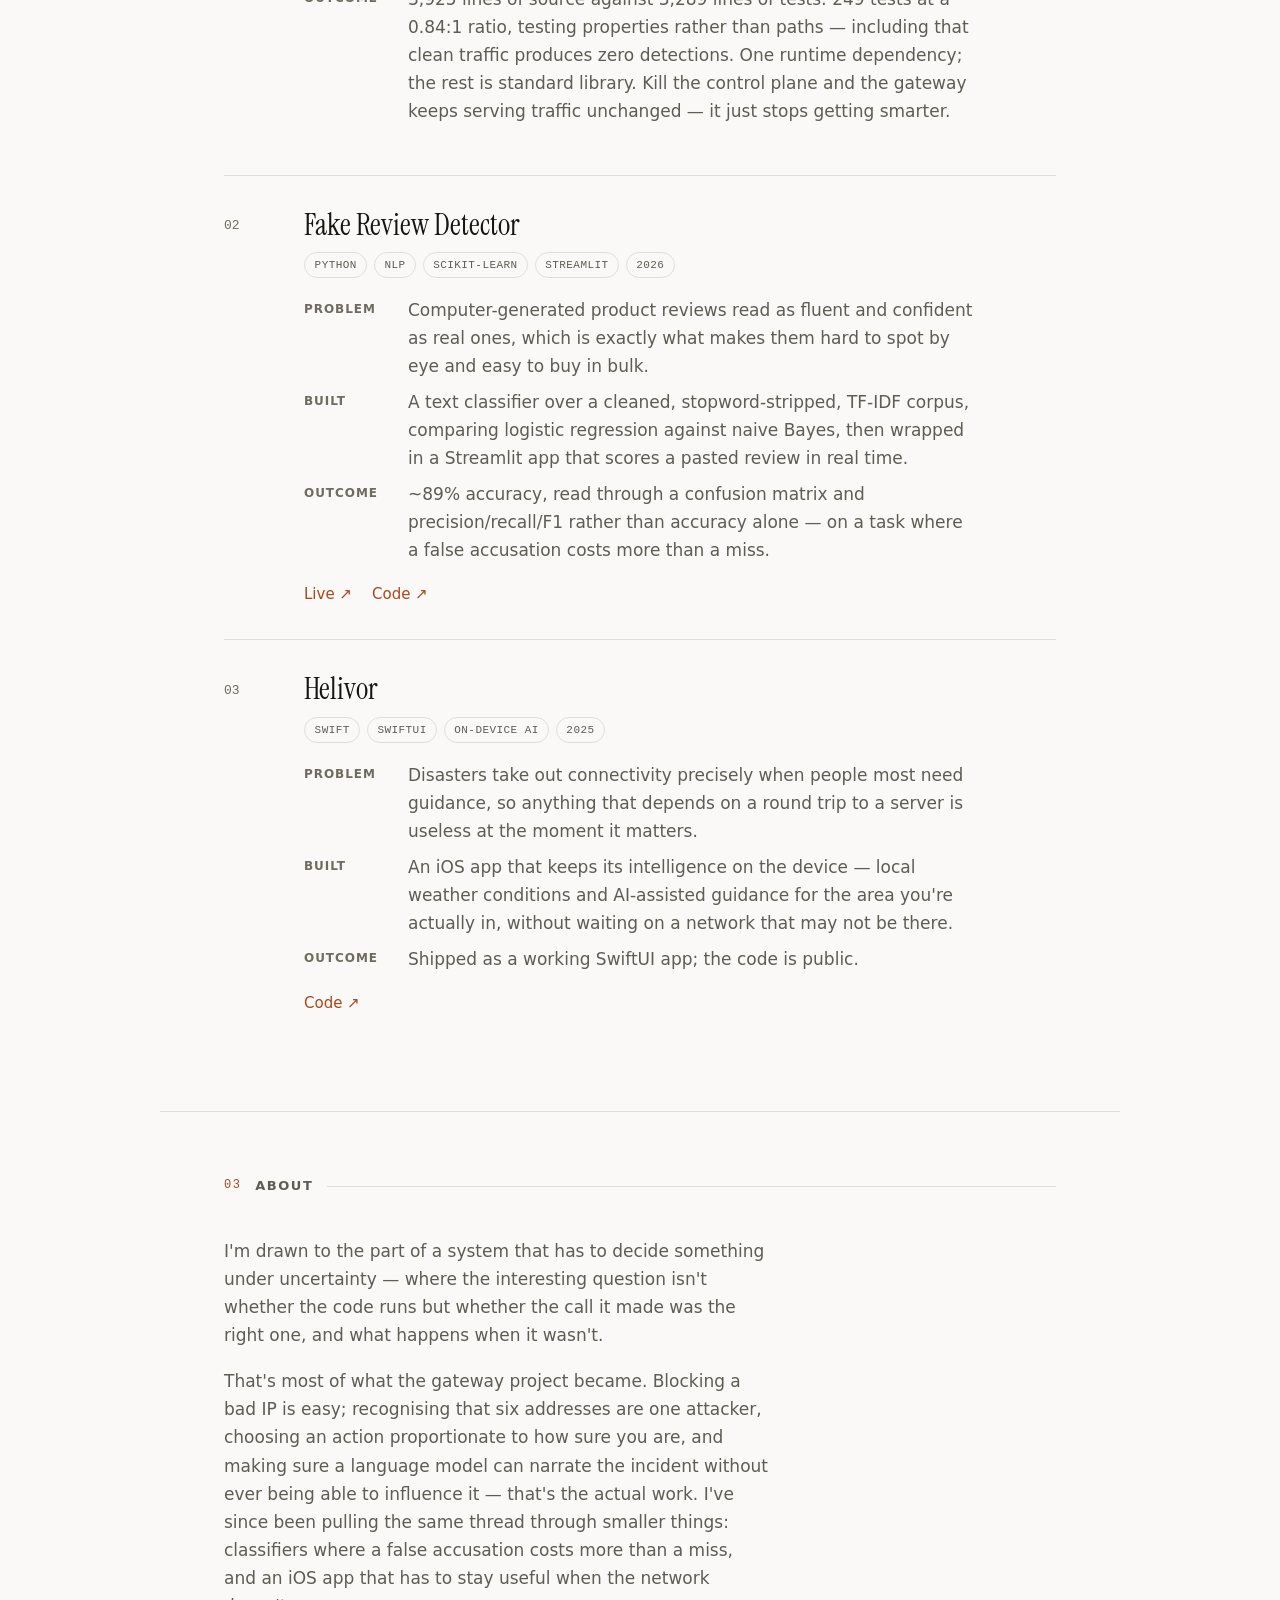
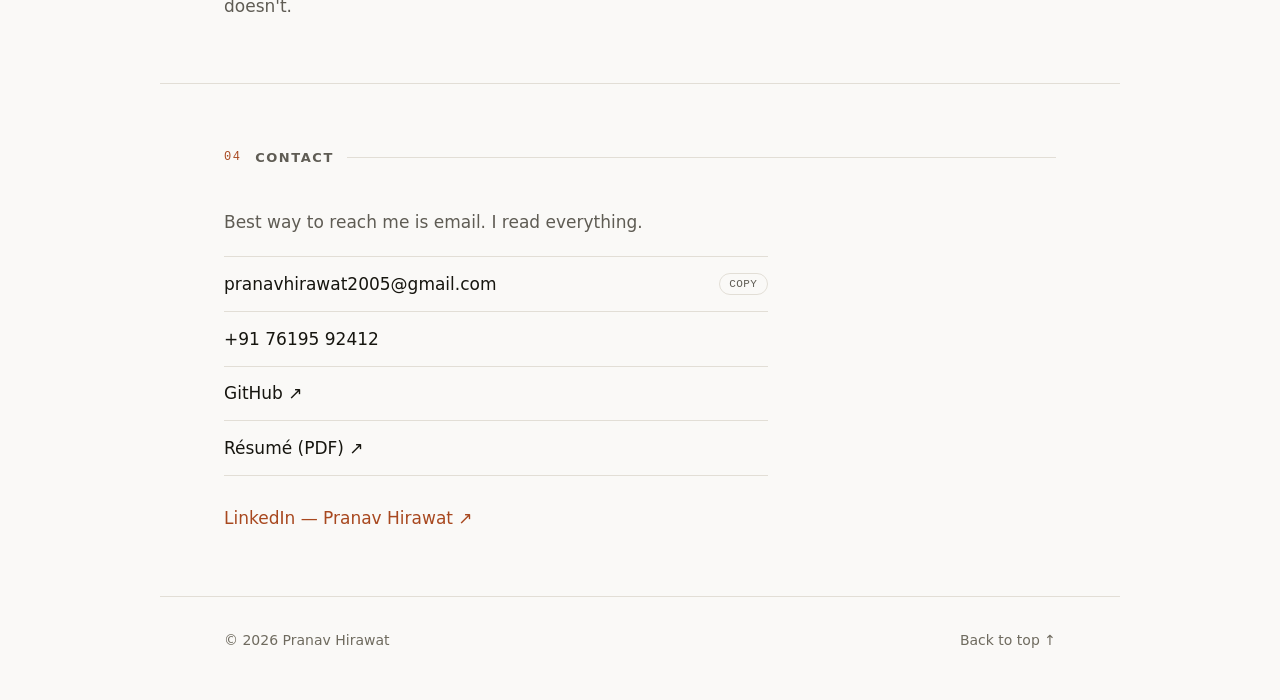
==== commit c9036d9f: "Fix "Get in touch": point it at Contact, add a copy button A mailto: does nothing at all when no def" ====
--- a/index.html
+++ b/index.html
@@ -72,7 +72,7 @@
 
     <p class="hero-actions reveal" style="--d:320ms">
       <a class="btn" href="#work">See the work</a>
-      <a class="btn ghost" href="mailto:pranavhirawat2005@gmail.com">Get in touch</a>
+      <a class="btn ghost" href="#contact">Get in touch</a>
     </p>
   </section>
 
@@ -266,7 +266,10 @@
     <div class="prose reveal">
       <p>Best way to reach me is email. I read everything.</p>
       <ul class="links">
-        <li><a href="mailto:pranavhirawat2005@gmail.com">pranavhirawat2005@gmail.com</a></li>
+        <li class="with-copy">
+          <a href="mailto:pranavhirawat2005@gmail.com">pranavhirawat2005@gmail.com</a>
+          <button type="button" class="copy" data-copy="pranavhirawat2005@gmail.com">Copy</button>
+        </li>
         <li><a href="tel:+917619592412">+91 76195 92412</a></li>
         <li><a href="https://github.com/Pranav-Hirawat">GitHub <span class="arw" aria-hidden="true">↗</span></a></li>
         <li><a href="assets/Pranav-Hirawat-Resume.pdf">Résumé (PDF) <span class="arw" aria-hidden="true">↗</span></a></li>
--- a/css/style.css
+++ b/css/style.css
@@ -735,6 +735,35 @@
 }
 .links a:hover { color: var(--accent); padding-left: .6rem; }
 
+/* Email row: address on the left, copy button on the right. */
+.links li.with-copy {
+  display: flex;
+  align-items: center;
+  gap: 1rem;
+}
+.links li.with-copy a { flex: 1; min-width: 0; overflow-wrap: anywhere; }
+
+.copy {
+  flex: none;
+  padding: .25rem .6rem;
+  border: 1px solid var(--rule);
+  border-radius: 999px;
+  background: transparent;
+  color: var(--fg-muted);
+  font-family: var(--font-mono);
+  font-size: .6875rem;
+  letter-spacing: .04em;
+  text-transform: uppercase;
+  cursor: pointer;
+  transition: color .2s var(--ease), border-color .2s var(--ease), background .2s var(--ease);
+}
+.copy:hover { color: var(--accent); border-color: var(--accent); }
+.copy.is-done {
+  color: var(--bg);
+  background: var(--accent);
+  border-color: var(--accent);
+}
+
 .links li { position: relative; overflow: hidden; }
 .links li::after {
   content: "";
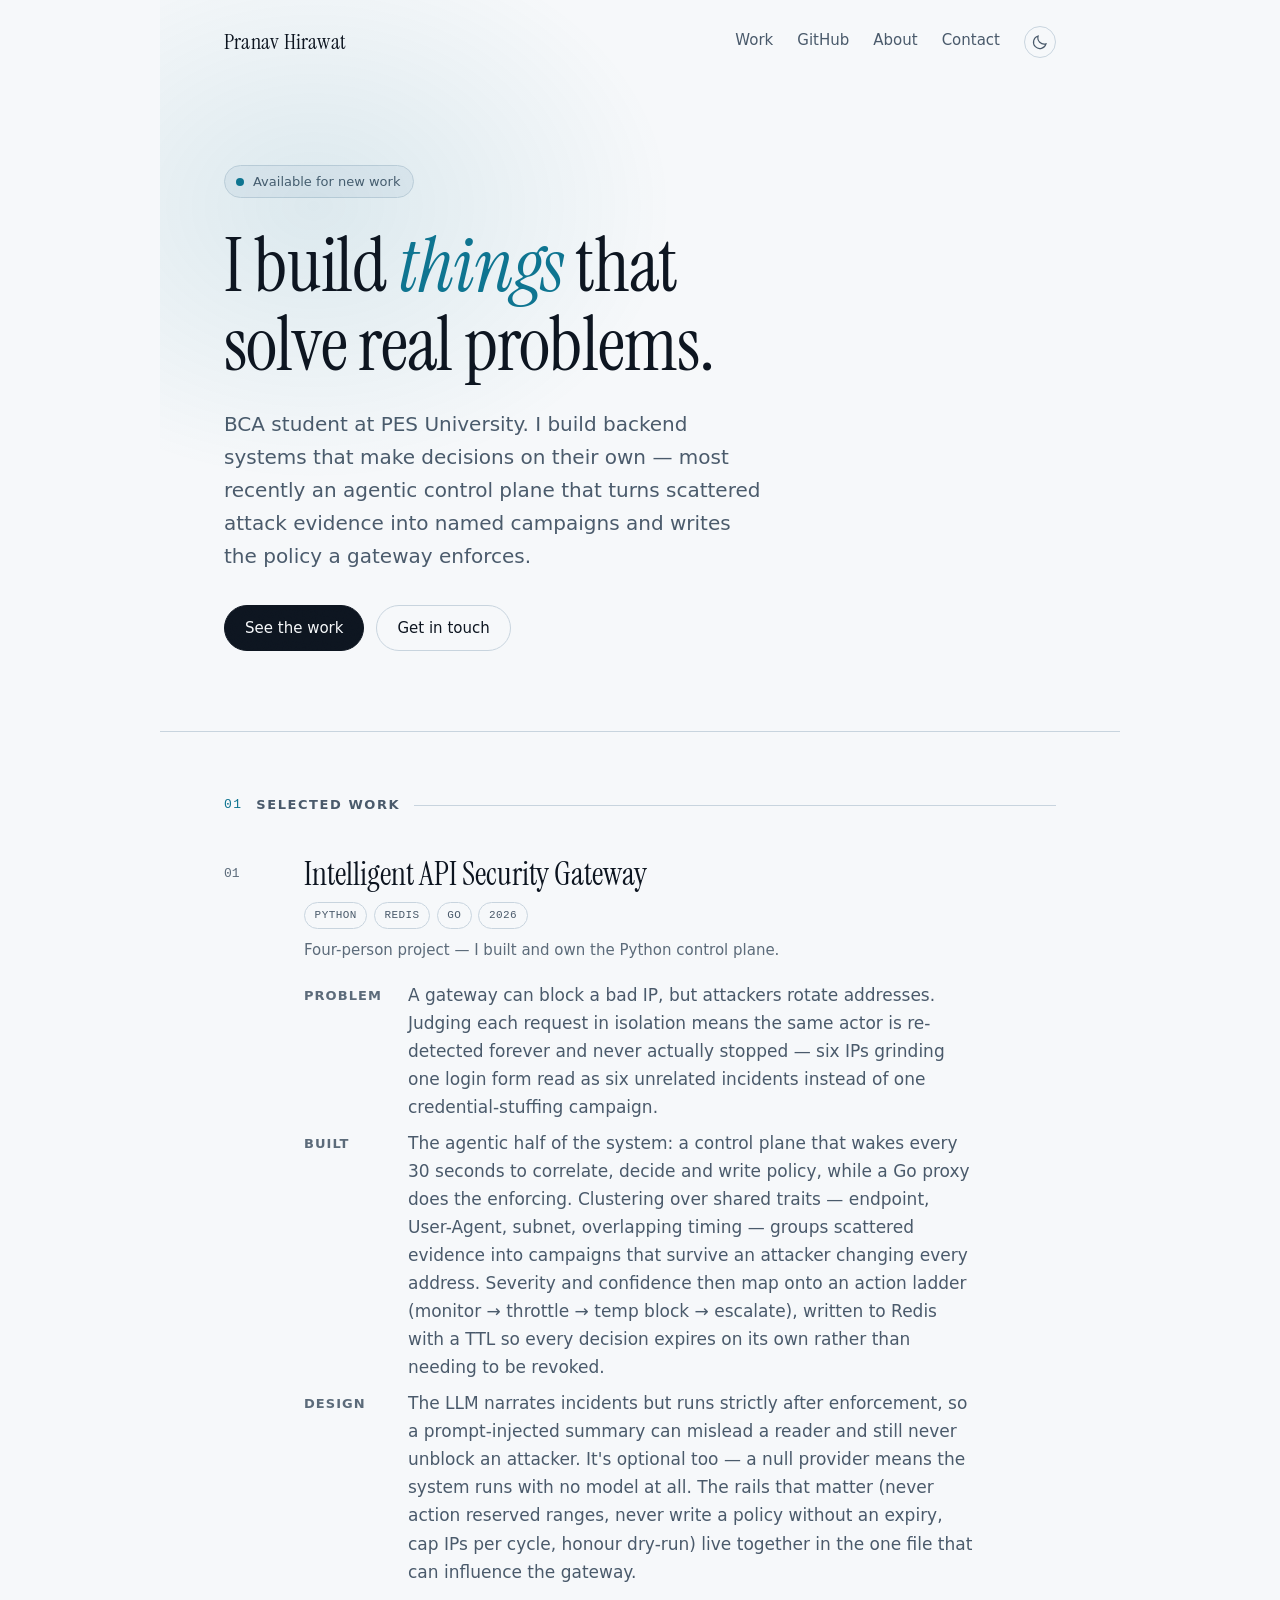
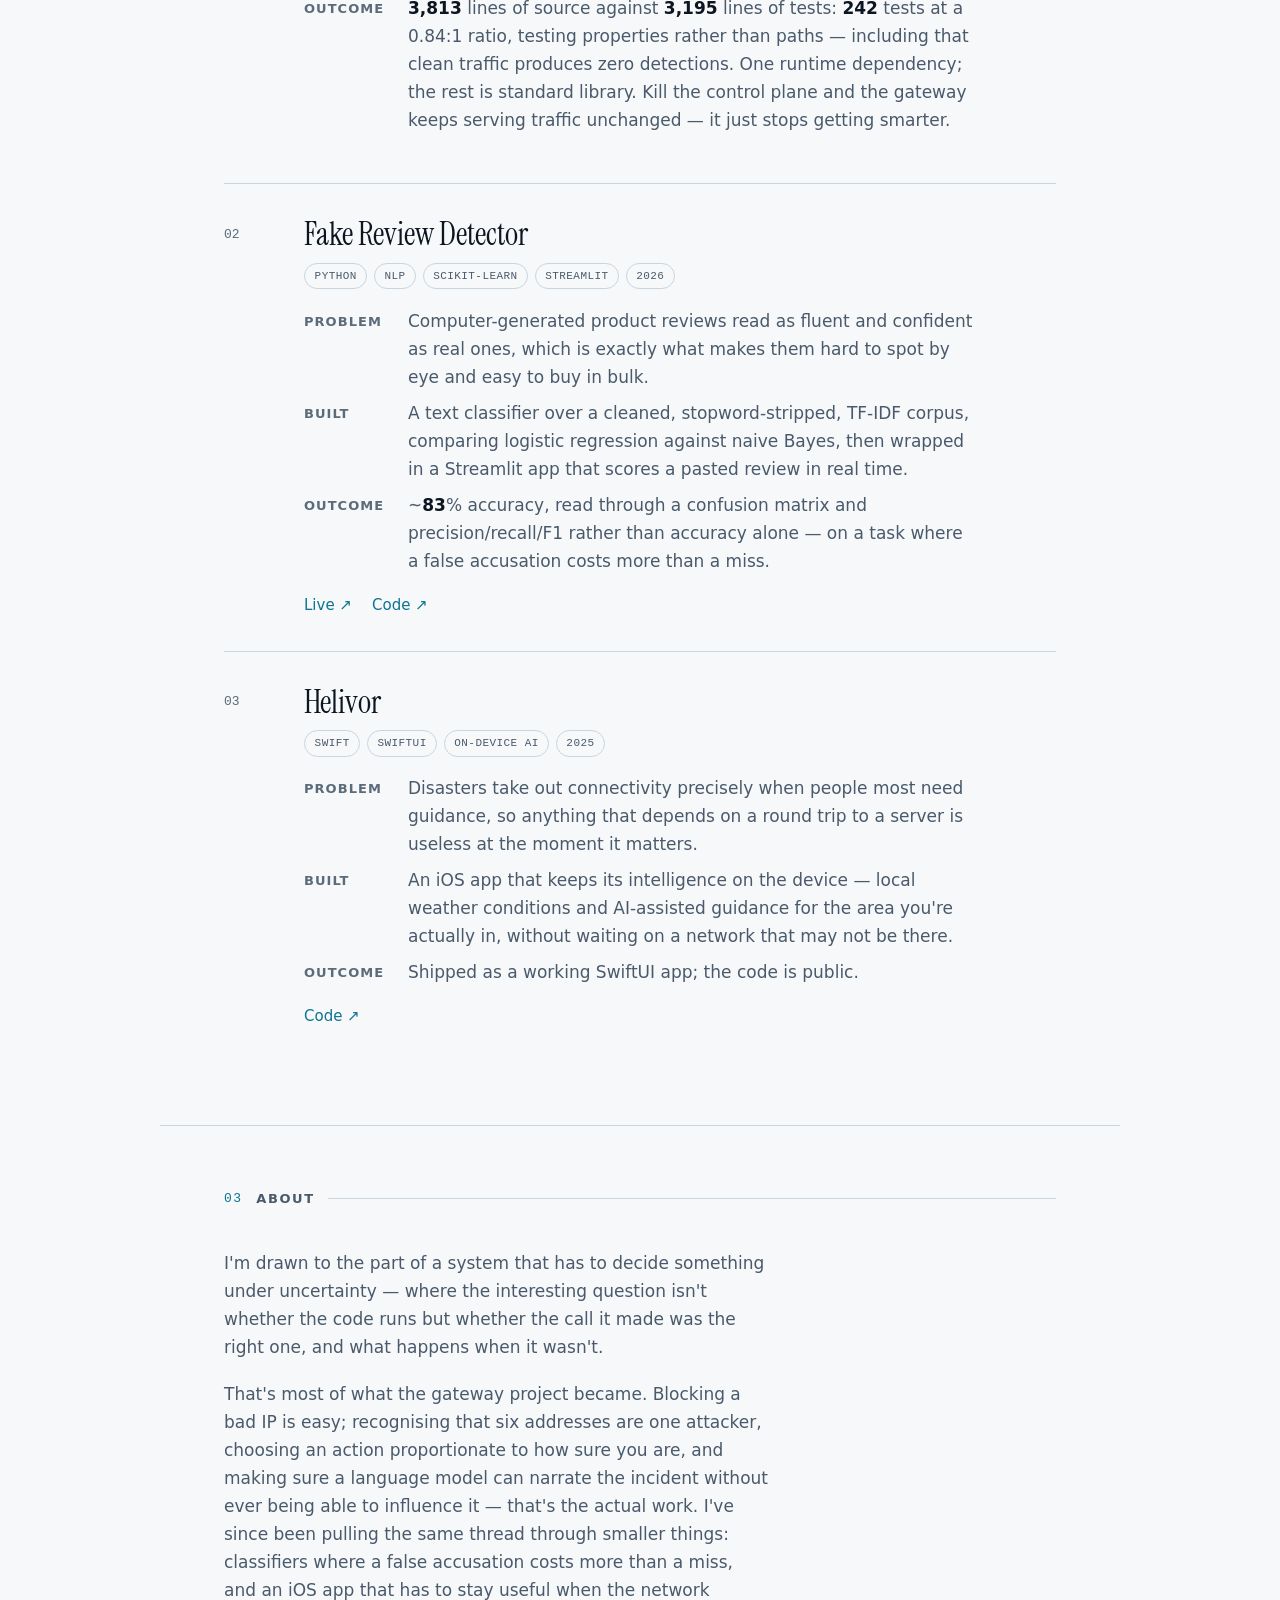
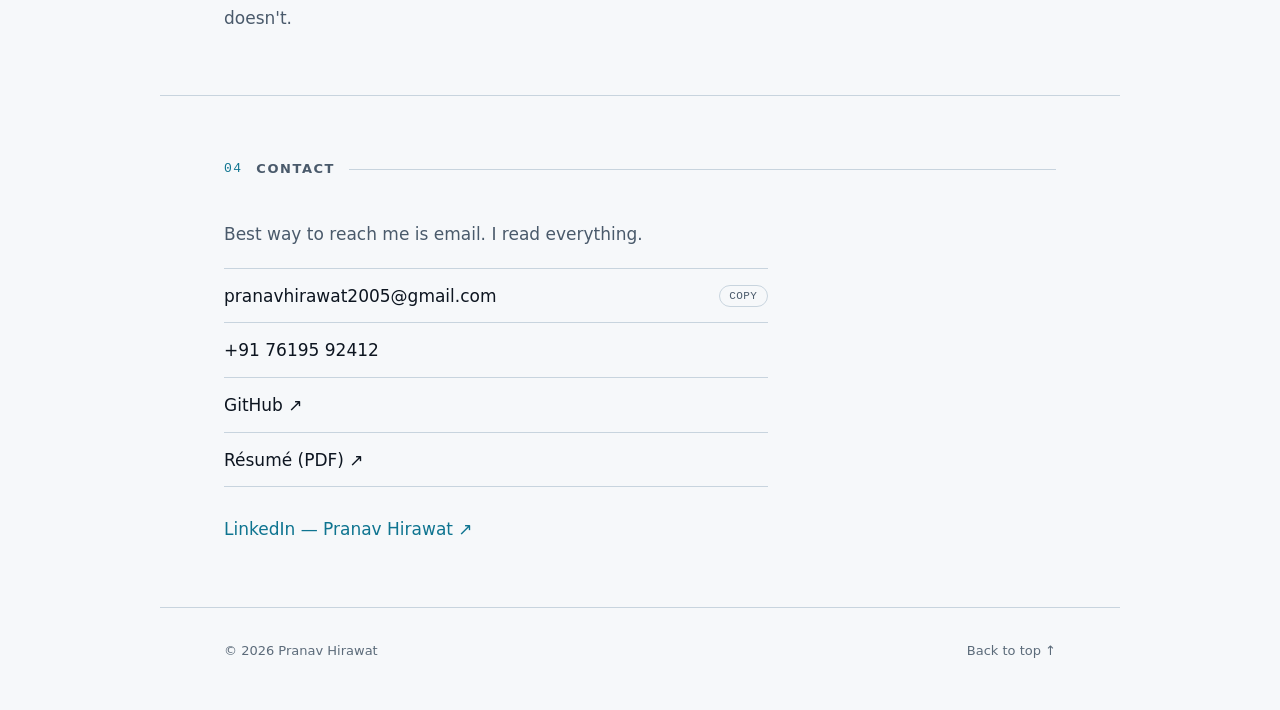
==== commit 0261f0a4: "Recolour to navy/cyan; add scroll-driven motion Palette moves from warm rust to a deep navy base wit" ====
--- a/index.html
+++ b/index.html
@@ -18,8 +18,10 @@
 <link rel="preconnect" href="https://fonts.googleapis.com">
 <link rel="preconnect" href="https://fonts.gstatic.com" crossorigin>
 <link href="https://fonts.googleapis.com/css2?family=Instrument+Serif:ital@0;1&display=swap" rel="stylesheet">
-<link rel="stylesheet" href="css/style.css">
-<script src="js/theme.js"></script>
+<!-- Bump ?v= whenever css/js changes: GitHub Pages caches assets for ~10
+     minutes, so without this a returning visitor can get a stale mix. -->
+<link rel="stylesheet" href="css/style.css?v=5">
+<script src="js/theme.js?v=5"></script>
 </head>
 <body>
 
@@ -32,6 +34,7 @@
   <div class="header-inner">
     <a class="wordmark" href="./">Pranav<span class="surname">&nbsp;Hirawat</span></a>
     <nav aria-label="Primary">
+      <span class="nav-pill" aria-hidden="true"></span>
       <a href="#work">Work</a>
       <a href="#github">GitHub</a>
       <a href="#about">About</a>
@@ -122,7 +125,9 @@
             </dd>
             <dt>Outcome</dt>
             <dd>
-              3,925 lines of source against 3,289 lines of tests: 249 tests at a 0.84:1
+              <span class="tally" data-to="3925" data-comma>3,925</span> lines of source
+              against <span class="tally" data-to="3289" data-comma>3,289</span> lines of
+              tests: <span class="tally" data-to="249">249</span> tests at a 0.84:1
               ratio, testing properties rather than paths — including that clean traffic
               produces zero detections. One runtime dependency; the rest is standard library.
               Kill the control plane and the gateway keeps serving traffic unchanged — it
@@ -160,7 +165,7 @@
             </dd>
             <dt>Outcome</dt>
             <dd>
-              ~89% accuracy, read through a confusion matrix and precision/recall/F1 rather
+              ~<span class="tally" data-to="89">89</span>% accuracy, read through a confusion matrix and precision/recall/F1 rather
               than accuracy alone — on a task where a false accusation costs more than a
               miss.
             </dd>
@@ -315,7 +320,7 @@
   })();
 </script>
 <script src="https://platform.linkedin.com/badges/js/profile.js" async defer type="text/javascript"></script>
-<script src="js/github.js" defer></script>
-<script src="js/motion.js" defer></script>
+<script src="js/github.js?v=5" defer></script>
+<script src="js/motion.js?v=5" defer></script>
 </body>
 </html>
--- a/css/style.css
+++ b/css/style.css
@@ -6,20 +6,32 @@
    ============================================================ */
 
 :root {
-  --bg:        #faf9f7;
-  --bg-sunk:   #f2f0ec;
-  --fg:        #16150f;
-  --fg-muted:  #5f5c54;
-  --fg-faint:  #6f6b5f;
-  --rule:      #e2ded6;
-  --accent:    #a8481f;
-  --accent-rgb: 168, 72, 31;
-  --accent-bg: #f6ebe4;
-
-  --header-bg: rgba(250, 249, 247, .72);
-  --glow:      rgba(168, 72, 31, .10);
-  --grain:     .035;
-  --shadow:    0 1px 2px rgba(22, 21, 15, .06), 0 8px 24px rgba(22, 21, 15, .07);
+  --bg:        #f6f8fa;
+  --bg-sunk:   #e9eef3;
+  --fg:        #0d1520;
+  --fg-muted:  #4a5a6b;
+  --fg-faint:  #5c6b7a;
+  --rule:      #c8d4de;
+  --accent:    #0e7490;
+  --accent-rgb: 14, 116, 144;
+  --accent-bg: #dbeef4;
+
+  --header-bg: rgba(246, 248, 250, .72);
+  --glow:      rgba(14, 116, 144, .11);
+  --grain:     .03;
+  --shadow:    0 1px 2px rgba(13, 21, 32, .07), 0 8px 24px rgba(13, 21, 32, .09);
+
+  /* Type scale. Eight steps, each doing a distinct job — the previous set had
+     ten sizes with 12/14/19 sitting so close to their neighbours that they read
+     as inconsistency rather than hierarchy. */
+  --t-2xs:  .6875rem;   /* 11px — mono micro: tags, legend, meta      */
+  --t-xs:   .8125rem;   /* 13px — section labels, dt, footer          */
+  --t-sm:   .9375rem;   /* 15px — nav, links, buttons                 */
+  --t-base: 1.0625rem;  /* 17px — body                                */
+  --t-md:   1.25rem;    /* 20px — lede                                */
+  --t-wordmark: 1.375rem;
+  --t-lg:   2rem;       /* 32px — project titles                      */
+  --t-display: clamp(2.75rem, 8vw, 4.75rem);
 
   --font-display: "Instrument Serif", Georgia, "Times New Roman", serif;
   --font-body: system-ui, -apple-system, "Segoe UI", Roboto, Helvetica, Arial, sans-serif;
@@ -34,38 +46,38 @@
 
 @media (prefers-color-scheme: dark) {
   :root:not([data-theme="light"]) {
-    --bg:        #14130f;
-    --bg-sunk:   #1c1a16;
-    --fg:        #f2efe8;
-    --fg-muted:  #a8a297;
-    --fg-faint:  #8b8579;
-    --rule:      #2e2b25;
-    --accent:    #e8895c;
-    --accent-rgb: 232, 137, 92;
-    --accent-bg: #2a1d15;
-
-    --header-bg: rgba(20, 19, 15, .72);
-    --glow:      rgba(232, 137, 92, .12);
-    --grain:     .05;
-    --shadow:    0 1px 2px rgba(0, 0, 0, .4), 0 8px 24px rgba(0, 0, 0, .35);
+    --bg:        #0b1119;
+    --bg-sunk:   #141d28;
+    --fg:        #e6edf3;
+    --fg-muted:  #93a4b5;
+    --fg-faint:  #7a8b9c;
+    --rule:      #253444;
+    --accent:    #38bdf8;
+    --accent-rgb: 56, 189, 248;
+    --accent-bg: #10283a;
+
+    --header-bg: rgba(11, 17, 25, .72);
+    --glow:      rgba(56, 189, 248, .13);
+    --grain:     .045;
+    --shadow:    0 1px 2px rgba(0, 0, 0, .45), 0 8px 24px rgba(0, 0, 0, .4);
   }
 }
 
 :root[data-theme="dark"] {
-  --bg:        #14130f;
-  --bg-sunk:   #1c1a16;
-  --fg:        #f2efe8;
-  --fg-muted:  #a8a297;
-  --fg-faint:  #8b8579;
-  --rule:      #2e2b25;
-  --accent:    #e8895c;
-  --accent-rgb: 232, 137, 92;
-  --accent-bg: #2a1d15;
-
-  --header-bg: rgba(20, 19, 15, .72);
-  --glow:      rgba(232, 137, 92, .12);
-  --grain:     .05;
-  --shadow:    0 1px 2px rgba(0, 0, 0, .4), 0 8px 24px rgba(0, 0, 0, .35);
+  --bg:        #0b1119;
+  --bg-sunk:   #141d28;
+  --fg:        #e6edf3;
+  --fg-muted:  #93a4b5;
+  --fg-faint:  #7a8b9c;
+  --rule:      #253444;
+  --accent:    #38bdf8;
+  --accent-rgb: 56, 189, 248;
+  --accent-bg: #10283a;
+
+  --header-bg: rgba(11, 17, 25, .72);
+  --glow:      rgba(56, 189, 248, .13);
+  --grain:     .045;
+  --shadow:    0 1px 2px rgba(0, 0, 0, .45), 0 8px 24px rgba(0, 0, 0, .4);
 }
 
 /* ============================================================
@@ -92,7 +104,7 @@
   background: var(--bg);
   color: var(--fg);
   font-family: var(--font-body);
-  font-size: 1.0625rem;
+  font-size: var(--t-base);
   line-height: 1.65;
   -webkit-font-smoothing: antialiased;
   text-rendering: optimizeLegibility;
@@ -187,7 +199,7 @@
 
 .wordmark {
   font-family: var(--font-display);
-  font-size: 1.4rem;
+  font-size: var(--t-wordmark);
   letter-spacing: .01em;
   text-decoration: none;
   transition: color .2s var(--ease);
@@ -195,14 +207,33 @@
 .wordmark:hover { color: var(--accent); }
 
 .site-header nav {
+  position: relative;
   display: flex;
   align-items: center;
   gap: 1.5rem;
-  font-size: .9375rem;
-}
+  font-size: var(--t-sm);
+}
+
+/* Pill that slides to whichever section you're in. Positioned by motion.js. */
+.nav-pill {
+  position: absolute;
+  left: 0;
+  top: 50%;
+  height: 1.85rem;
+  width: 0;
+  margin-top: -.925rem;
+  border-radius: 999px;
+  background: var(--accent-bg);
+  opacity: 0;
+  pointer-events: none;
+  transform: translateX(var(--pill-x, 0));
+  transition: transform .45s var(--ease), width .45s var(--ease), opacity .3s var(--ease);
+}
+.nav-pill.is-on { opacity: 1; }
 
 .site-header nav a {
   position: relative;
+  z-index: 1;
   text-decoration: none;
   color: var(--fg-muted);
   padding-bottom: 3px;
@@ -228,6 +259,8 @@
 #theme-toggle {
   display: grid;
   place-items: center;
+  /* Inherits the UA's 13.333px otherwise — an eleventh size doing no work. */
+  font-size: var(--t-sm);
   width: 2rem;
   height: 2rem;
   padding: 0;
@@ -309,7 +342,7 @@
   border: 1px solid var(--rule);
   border-radius: 999px;
   background: var(--bg-sunk);
-  font-size: .8125rem;
+  font-size: var(--t-xs);
   color: var(--fg-muted);
 }
 .status .dot {
@@ -328,7 +361,7 @@
 .hero h1 {
   font-family: var(--font-display);
   font-weight: 400;
-  font-size: clamp(2.75rem, 8vw, 4.75rem);
+  font-size: var(--t-display);
   line-height: 1.04;
   letter-spacing: -.015em;
   margin: 0 0 1.5rem;
@@ -341,11 +374,28 @@
   margin-bottom: -.12em;
 }
 .hero h1 .line > span { display: block; }
-.hero h1 em { font-style: italic; color: var(--accent); }
+/* Accent word. The colour itself animates rather than a gradient clipped to
+   the text: background-clip:text reports as supported in engines that then
+   don't paint it, and the failure mode there is the word going invisible on
+   the most important line of the page. This one degrades to a solid accent. */
+.hero h1 em {
+  font-style: italic;
+  color: rgb(var(--accent-rgb));
+  animation: accent-pulse 6s ease-in-out infinite;
+}
+
+@keyframes accent-pulse {
+  0%, 100% { color: rgb(var(--accent-rgb)); }
+  50%      { color: color-mix(in oklab, rgb(var(--accent-rgb)) 62%, var(--fg)); }
+}
+
+@media (prefers-reduced-motion: reduce) {
+  .hero h1 em { animation: none !important; }
+}
 
 .lede {
   max-width: var(--measure);
-  font-size: 1.1875rem;
+  font-size: var(--t-md);
   color: var(--fg-muted);
   margin: 0 0 2rem;
 }
@@ -359,7 +409,7 @@
   border: 1px solid var(--fg);
   background: var(--fg);
   color: var(--bg);
-  font-size: .9375rem;
+  font-size: var(--t-sm);
   text-decoration: none;
   transition: transform .25s var(--ease), box-shadow .25s var(--ease),
               background .25s var(--ease), border-color .25s var(--ease), color .25s var(--ease);
@@ -397,15 +447,30 @@
   max-width: var(--page);
   margin-inline: auto;
   padding: clamp(2.5rem, 7vh, 4rem) var(--gutter);
-  border-top: 1px solid var(--rule);
-}
+}
+/* Divider as a pseudo-element so it can draw itself in on scroll. */
+.section::before {
+  content: "";
+  position: absolute;
+  top: 0;
+  left: 0;
+  right: 0;
+  height: 1px;
+  background: var(--rule);
+}
+.js-motion .section::before {
+  transform: scaleX(0);
+  transform-origin: 0 50%;
+  transition: transform 1s var(--ease);
+}
+.js-motion .section.is-drawn::before { transform: scaleX(1); }
 
 .section-title {
   display: flex;
   align-items: center;
   gap: .85rem;
   font-family: var(--font-body);
-  font-size: .8125rem;
+  font-size: var(--t-xs);
   font-weight: 600;
   letter-spacing: .12em;
   text-transform: uppercase;
@@ -414,7 +479,7 @@
 }
 .section-title .num {
   font-family: var(--font-mono);
-  font-size: .75rem;
+  font-size: var(--t-xs);
   font-weight: 400;
   color: var(--accent);
 }
@@ -452,6 +517,8 @@
   border-top: 1px solid var(--rule);
 }
 .project:first-child { border-top: 0; padding-top: 0; }
+.js-motion .project { border-top-color: transparent; }
+.js-motion .project.is-visible { border-top-color: var(--rule); transition: border-top-color .8s var(--ease) .1s; }
 
 /* Tinted panel that fades in behind the row on hover. */
 .project::before {
@@ -488,7 +555,7 @@
 
 .project-index {
   font-family: var(--font-mono);
-  font-size: .8125rem;
+  font-size: var(--t-xs);
   color: var(--fg-faint);
   padding-top: .45rem;
   transition: color .3s var(--ease);
@@ -498,7 +565,7 @@
 .project-title {
   font-family: var(--font-display);
   font-weight: 400;
-  font-size: 1.875rem;
+  font-size: var(--t-lg);
   line-height: 1.15;
   margin: 0 0 .6rem;
 }
@@ -506,7 +573,7 @@
 .project-meta { display: flex; flex-wrap: wrap; gap: .4rem; margin: 0 0 1.1rem; }
 .tag {
   font-family: var(--font-mono);
-  font-size: .6875rem;
+  font-size: var(--t-2xs);
   letter-spacing: .04em;
   text-transform: uppercase;
   color: var(--fg-muted);
@@ -532,7 +599,7 @@
 /* Role line — sits between the tags and the detail list. */
 .project-role {
   margin: -.5rem 0 1.1rem;
-  font-size: .9375rem;
+  font-size: var(--t-sm);
   color: var(--fg-faint);
 }
 
@@ -545,7 +612,7 @@
   max-width: 42rem;
 }
 .project-detail dt {
-  font-size: .75rem;
+  font-size: var(--t-xs);
   font-weight: 600;
   letter-spacing: .08em;
   text-transform: uppercase;
@@ -554,7 +621,13 @@
 }
 .project-detail dd { margin: 0; color: var(--fg-muted); }
 
-.project-links { display: flex; flex-wrap: wrap; gap: 1.25rem; margin: 0; font-size: .9375rem; }
+.tally {
+  font-variant-numeric: tabular-nums;
+  color: var(--fg);
+  font-weight: 600;
+}
+
+.project-links { display: flex; flex-wrap: wrap; gap: 1.25rem; margin: 0; font-size: var(--t-sm); }
 .project-links a {
   color: var(--accent);
   text-decoration: none;
@@ -576,7 +649,7 @@
 
 .gh-total {
   margin: 0 0 .9rem;
-  font-size: .9375rem;
+  font-size: var(--t-sm);
   color: var(--fg-muted);
 }
 
@@ -596,7 +669,7 @@
 .gh-month {
   fill: var(--fg-faint);
   font-family: var(--font-mono);
-  font-size: 9px;
+  font-size: 10px;
 }
 
 /* Squares sweep in column by column (delay set per-rect in github.js).
@@ -625,7 +698,7 @@
   background: var(--bg-sunk);
   box-shadow: var(--shadow);
   font-family: var(--font-mono);
-  font-size: .6875rem;
+  font-size: var(--t-2xs);
   color: var(--fg);
   opacity: 0;
   transform: translateY(3px);
@@ -639,7 +712,7 @@
   gap: .3rem;
   margin: .7rem 0 0;
   font-family: var(--font-mono);
-  font-size: .6875rem;
+  font-size: var(--t-2xs);
   color: var(--fg-faint);
 }
 .gh-legend i {
@@ -686,7 +759,7 @@
 
 .gh-repo-name {
   font-family: var(--font-mono);
-  font-size: .875rem;
+  font-size: var(--t-sm);
   color: var(--accent);
   text-decoration: none;
   border-bottom: 1px solid transparent;
@@ -696,7 +769,7 @@
 
 .gh-repo-desc {
   margin: .5rem 0 0;
-  font-size: .875rem;
+  font-size: var(--t-sm);
   line-height: 1.5;
   color: var(--fg-muted);
 }
@@ -706,11 +779,11 @@
   gap: .85rem;
   margin: .65rem 0 0;
   font-family: var(--font-mono);
-  font-size: .6875rem;
+  font-size: var(--t-2xs);
   color: var(--fg-faint);
 }
 
-.gh-more { margin: 1.5rem 0 0; font-size: .9375rem; }
+.gh-more { margin: 1.5rem 0 0; font-size: var(--t-sm); }
 .gh-more a {
   color: var(--accent);
   text-decoration: none;
@@ -751,7 +824,7 @@
   background: transparent;
   color: var(--fg-muted);
   font-family: var(--font-mono);
-  font-size: .6875rem;
+  font-size: var(--t-2xs);
   letter-spacing: .04em;
   text-transform: uppercase;
   cursor: pointer;
@@ -812,7 +885,7 @@
   margin-inline: auto;
   padding: 2rem var(--gutter) 3rem;
   border-top: 1px solid var(--rule);
-  font-size: .875rem;
+  font-size: var(--t-xs);
   color: var(--fg-faint);
 }
 .site-footer p { margin: 0; }
@@ -825,6 +898,12 @@
    allowed — without it everything is visible by default, so the page
    still works with JS disabled or reduced motion on.
    ============================================================ */
+
+.js-motion .project.reveal {
+  transform: translateY(26px) scale(.985);
+  transform-origin: 0 50%;
+}
+.js-motion .project.reveal.is-visible { transform: none; }
 
 .js-motion .reveal {
   opacity: 0;
@@ -839,14 +918,32 @@
   will-change: auto;
 }
 
-/* Headline lines slide up out of their mask instead of fading. */
-.js-motion .reveal.as-line {
+/* Headline. motion.js splits each line into .word > .ch spans; without JS the
+   line is plain text and simply sits there, styled but unanimated. */
+.hero h1 .word { display: inline-block; white-space: nowrap; }
+.hero h1 .ch   { display: inline-block; will-change: transform, opacity; }
+
+.js-motion .reveal.as-line { opacity: 1; }
+.js-motion .reveal.as-line .ch {
+  opacity: 0;
+  transform: translateY(88%) rotate(4deg);
+  transition: opacity .5s var(--ease), transform .68s var(--ease);
+  transition-delay: calc(var(--d, 0ms) + var(--i, 0) * 18ms);
+}
+.js-motion .reveal.as-line.is-visible .ch {
   opacity: 1;
-  transform: translateY(105%);
-  transition: transform .95s var(--ease);
-  transition-delay: var(--d, 0ms);
-}
-.js-motion .reveal.as-line.is-visible { transform: none; }
+  transform: none;
+}
+/* No JS split (or reduced motion): nothing may be left invisible. */
+.js-motion .reveal.as-line:not(.is-split) { opacity: 1; }
+
+/* Freeze transitions while the palette swaps. The circular wipe below is the
+   transition; letting every bordered element also interpolate its own colours
+   makes the change muddy, and those per-element transitions can stick
+   mid-interpolation and leave the wrong colour behind. */
+.theme-switching *,
+.theme-switching *::before,
+.theme-switching *::after { transition: none !important; }
 
 /* ============================================================
    Theme switch — circular wipe out of the toggle button.
@@ -873,7 +970,7 @@
   /* Keep the header on one line — wrapped, it ate a third of the screen. */
   .header-inner { padding-block: 1.1rem; flex-wrap: nowrap; }
   .wordmark { font-size: 1.15rem; white-space: nowrap; }
-  .site-header nav { gap: .9rem; font-size: .8125rem; }
+  .site-header nav { gap: .9rem; font-size: var(--t-xs); }
   #theme-toggle { width: 1.75rem; height: 1.75rem; }
   #theme-toggle svg { width: 15px; height: 15px; }
 }
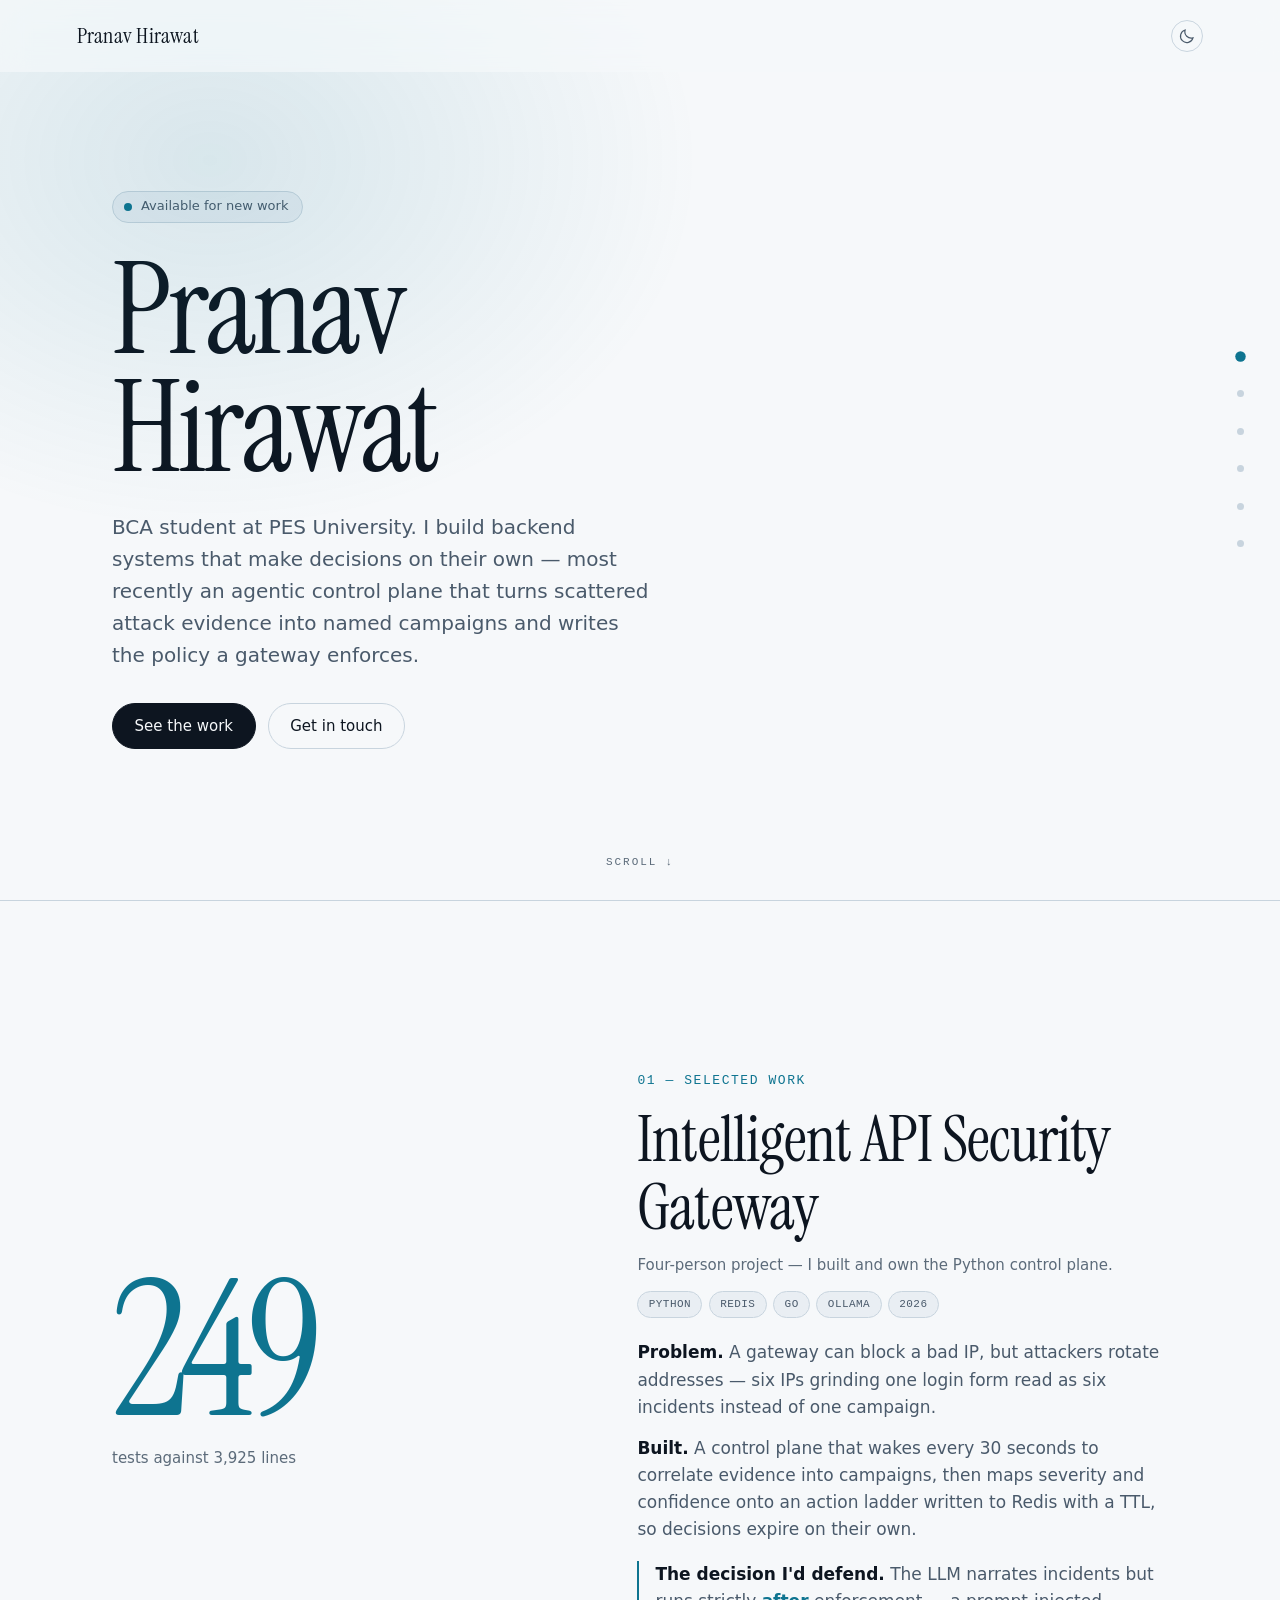
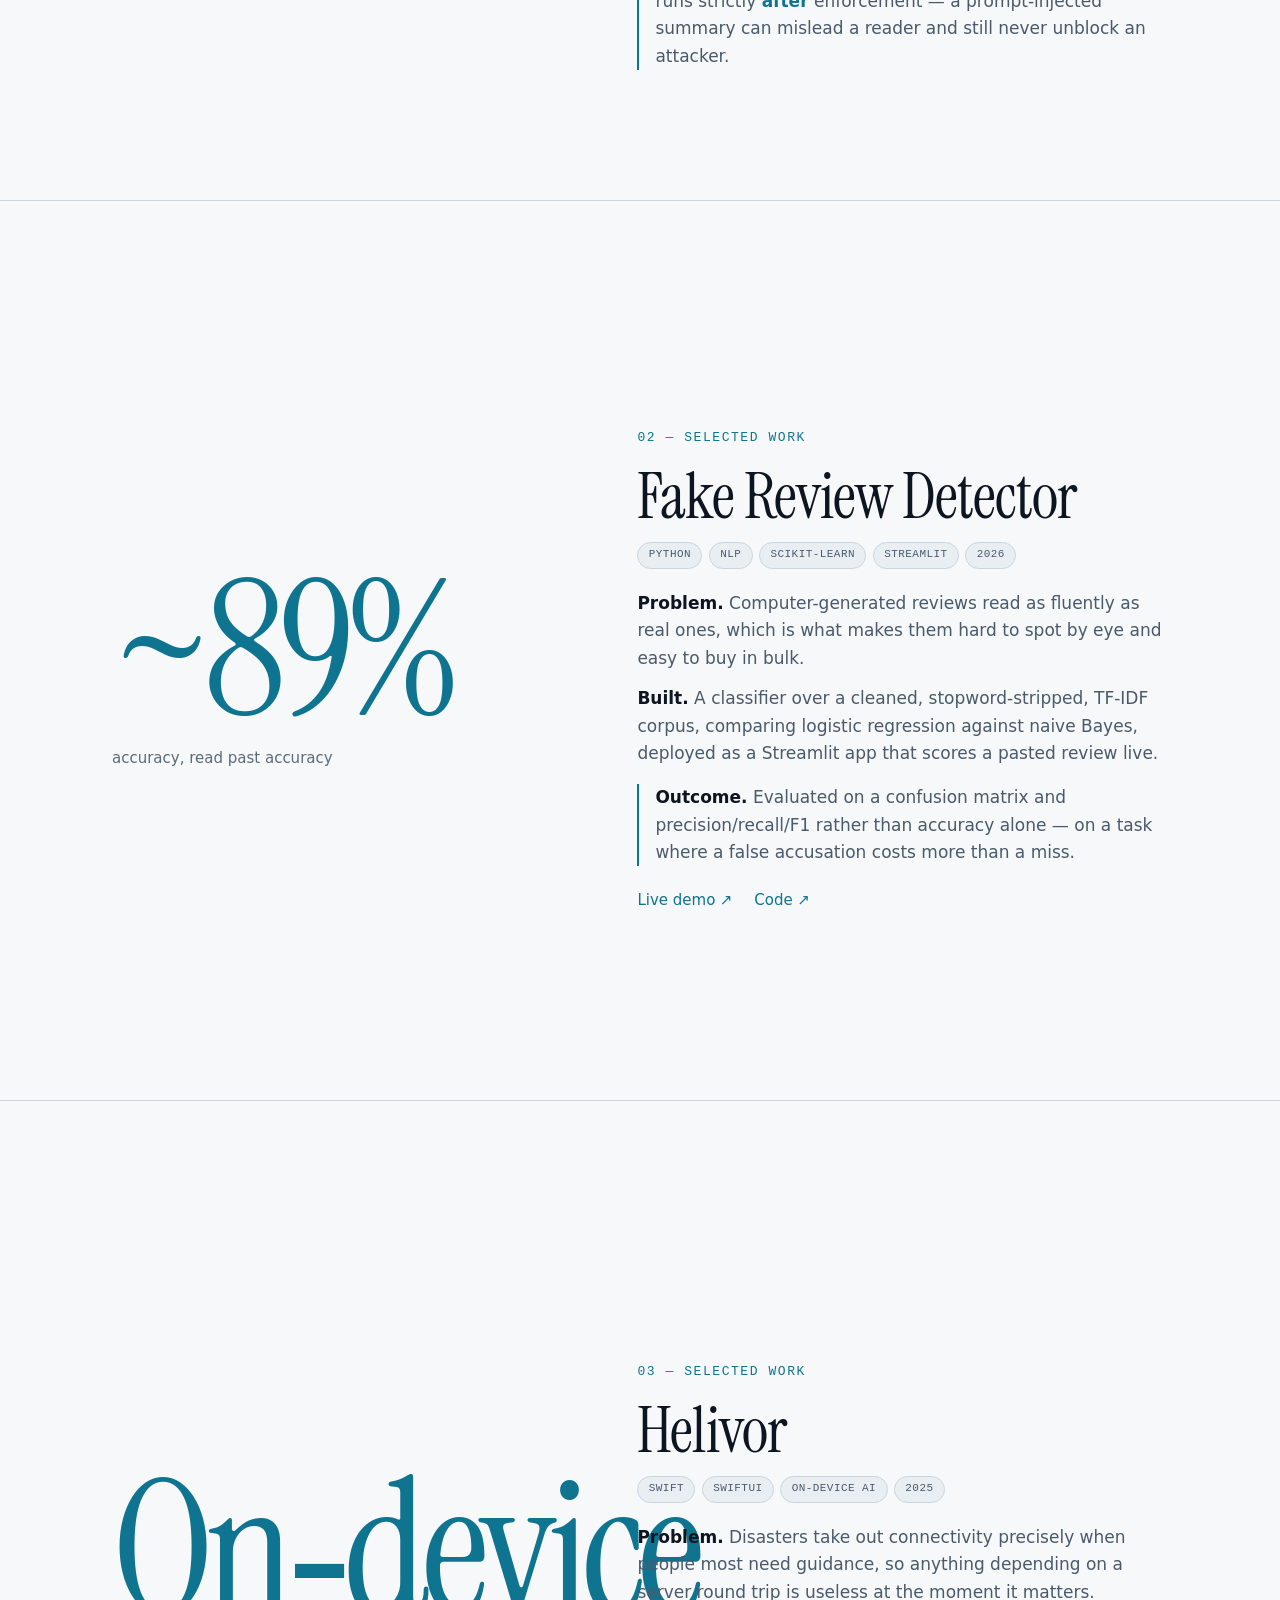
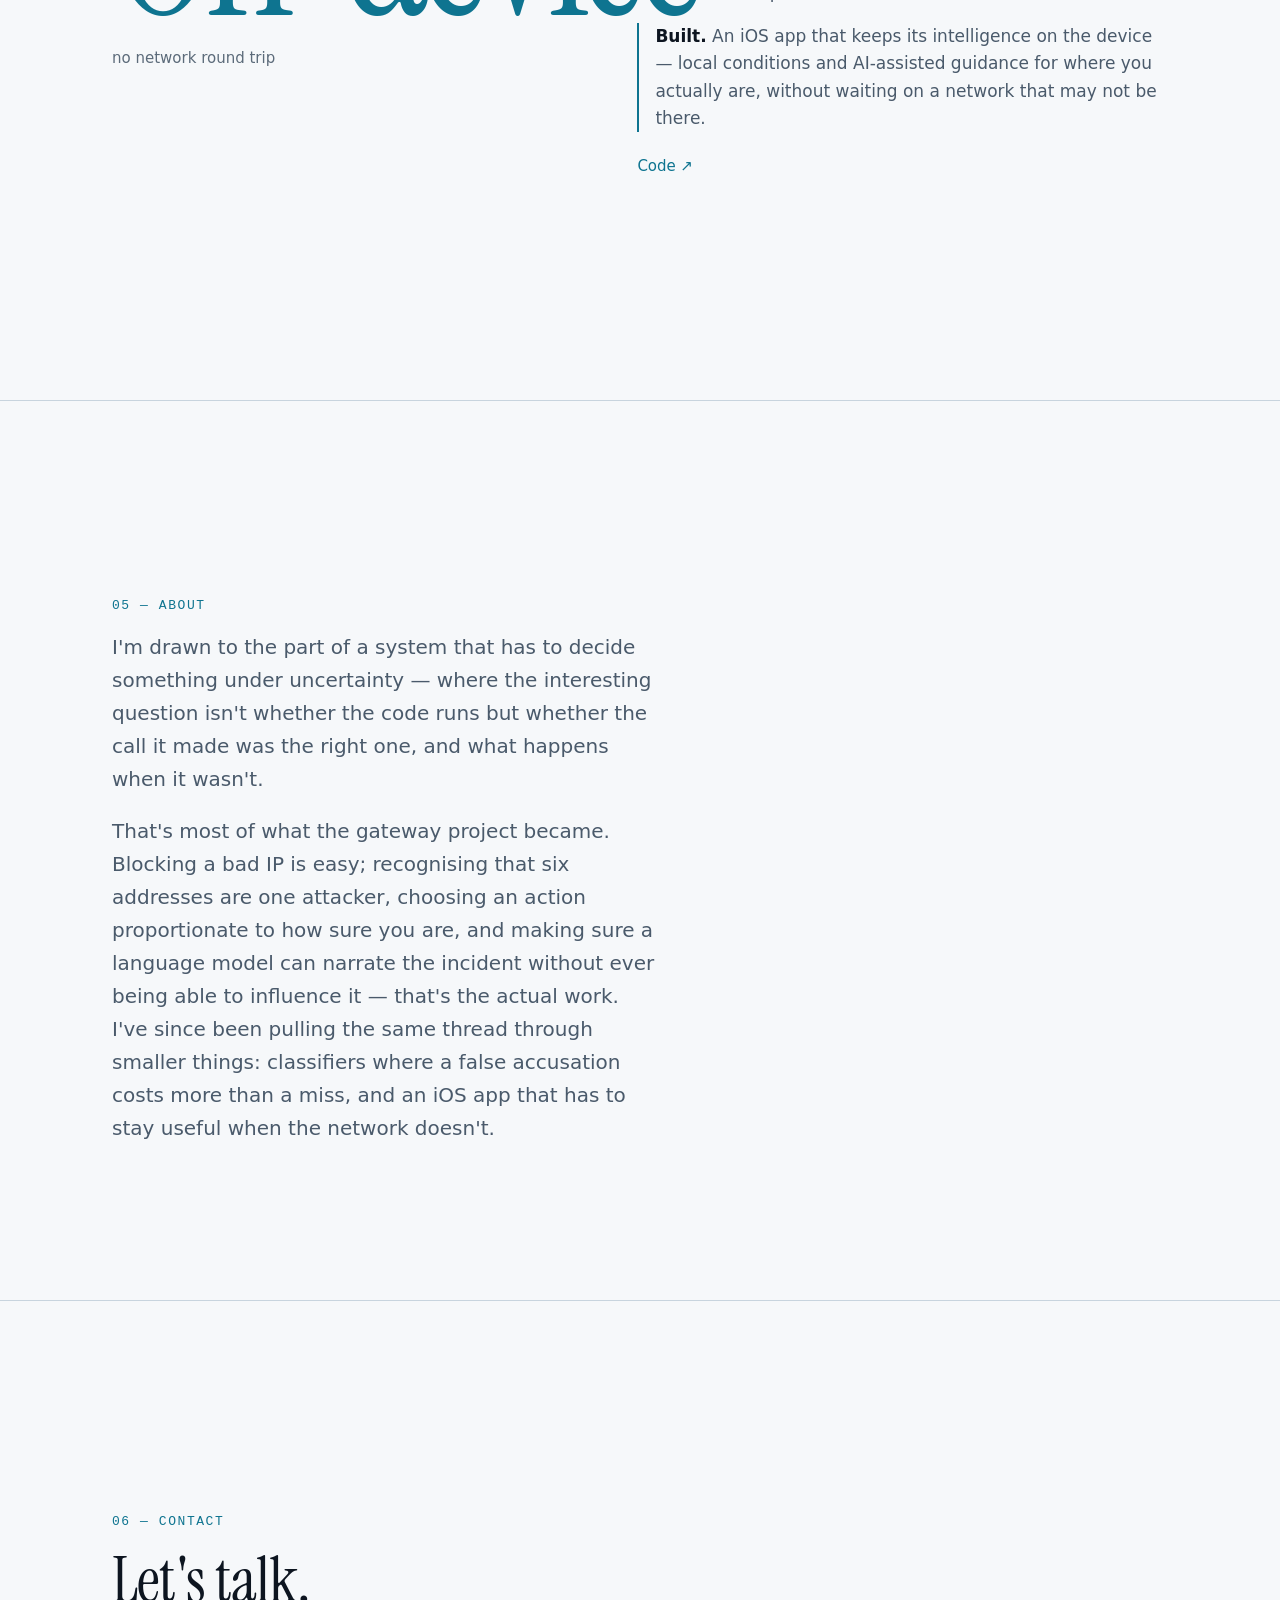
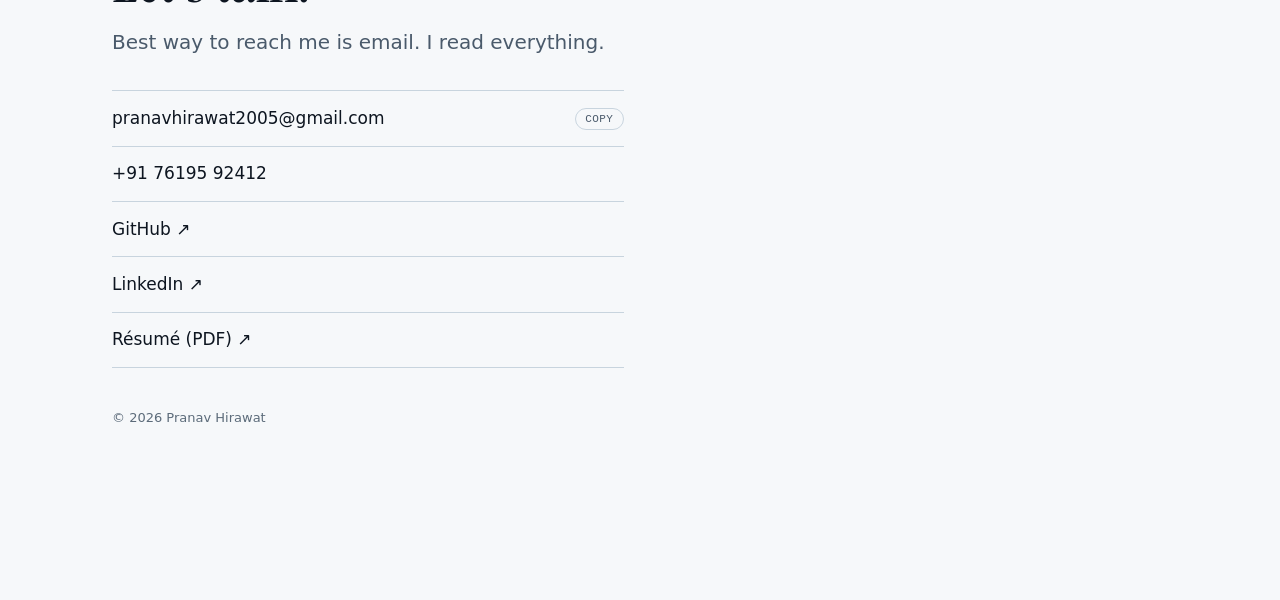
==== commit 2bd0b106: "Rebuild as full-screen scroll-snap panels Replaces the single scrolling document with seven viewport" ====
--- a/index.html
+++ b/index.html
@@ -6,7 +6,6 @@
 <title>Pranav Hirawat</title>
 <meta name="description" content="Pranav Hirawat — I build backend systems that make security decisions. Selected work in Python, Go and Swift.">
 
-<!-- Open Graph: what shows up when the link is shared -->
 <meta property="og:title" content="Pranav Hirawat">
 <meta property="og:description" content="I build backend systems that make security decisions. Selected work in Python, Go and Swift.">
 <meta property="og:type" content="website">
@@ -20,307 +19,213 @@
 <link href="https://fonts.googleapis.com/css2?family=Instrument+Serif:ital@0;1&display=swap" rel="stylesheet">
 <!-- Bump ?v= whenever css/js changes: GitHub Pages caches assets for ~10
      minutes, so without this a returning visitor can get a stale mix. -->
-<link rel="stylesheet" href="css/style.css?v=5">
-<script src="js/theme.js?v=5"></script>
+<link rel="stylesheet" href="css/style.css?v=9">
+<script src="js/theme.js?v=9"></script>
 </head>
 <body>
 
-<a class="skip" href="#main">Skip to content</a>
-
-<!-- Fine film grain over the whole page. Purely decorative. -->
+<a class="skip" href="#p-hero">Skip to content</a>
 <div class="grain" aria-hidden="true"></div>
 
-<header class="site-header" id="site-header">
-  <div class="header-inner">
-    <a class="wordmark" href="./">Pranav<span class="surname">&nbsp;Hirawat</span></a>
-    <nav aria-label="Primary">
-      <span class="nav-pill" aria-hidden="true"></span>
-      <a href="#work">Work</a>
-      <a href="#github">GitHub</a>
-      <a href="#about">About</a>
-      <a href="#contact">Contact</a>
-      <button id="theme-toggle" type="button" aria-label="Switch color theme" title="Switch color theme">
-        <svg viewBox="0 0 24 24" aria-hidden="true" width="18" height="18">
-          <path class="sun" d="M12 4V2m0 20v-2m8-8h2M2 12h2m13.66-5.66 1.41-1.41M4.93 19.07l1.41-1.41m11.32 0 1.41 1.41M4.93 4.93l1.41 1.41"/>
-          <circle class="sun" cx="12" cy="12" r="4"/>
-          <path class="moon" d="M20 14.5A8.5 8.5 0 0 1 9.5 4a8.5 8.5 0 1 0 10.5 10.5Z"/>
-        </svg>
-      </button>
-    </nav>
-  </div>
-  <div class="progress" id="progress" aria-hidden="true"></div>
+<header class="bar">
+  <a class="wordmark" href="./">Pranav<span class="surname">&nbsp;Hirawat</span></a>
+  <button id="theme-toggle" type="button" aria-label="Switch color theme" title="Switch color theme">
+    <svg viewBox="0 0 24 24" aria-hidden="true" width="18" height="18">
+      <path class="sun" d="M12 4V2m0 20v-2m8-8h2M2 12h2m13.66-5.66 1.41-1.41M4.93 19.07l1.41-1.41m11.32 0 1.41 1.41M4.93 4.93l1.41 1.41"/>
+      <circle class="sun" cx="12" cy="12" r="4"/>
+      <path class="moon" d="M20 14.5A8.5 8.5 0 0 1 9.5 4a8.5 8.5 0 1 0 10.5 10.5Z"/>
+    </svg>
+  </button>
 </header>
 
-<main id="main">
-
-  <!-- ───────────────────────── Hero ───────────────────────── -->
-  <section class="hero">
-    <div class="hero-glow" aria-hidden="true"><i></i></div>
-
-    <!-- TODO: delete this pill if you're not looking for work. -->
-    <p class="status reveal" style="--d:0ms"><span class="dot" aria-hidden="true"></span> Available for new work</p>
-
-    <!-- Each line sits in an overflow-hidden mask so it can slide up into view. -->
-    <h1>
-      <span class="line"><span class="reveal as-line" style="--d:80ms">I build <em>things</em> that</span></span>
-      <span class="line"><span class="reveal as-line" style="--d:200ms">solve real problems.</span></span>
-    </h1>
-
-    <p class="lede reveal" style="--d:240ms">
-      BCA student at PES University. I build backend systems that make
-      decisions on their own — most recently an agentic control plane that turns
-      scattered attack evidence into named campaigns and writes the policy a
-      gateway enforces.
-    </p>
-
-    <p class="hero-actions reveal" style="--d:320ms">
-      <a class="btn" href="#work">See the work</a>
-      <a class="btn ghost" href="#contact">Get in touch</a>
-    </p>
-  </section>
-
-  <!-- ───────────────────────── Work ───────────────────────── -->
-  <section id="work" class="section">
-    <h2 class="section-title reveal"><span class="num">01</span> Selected work</h2>
-
-    <ol class="projects">
-
-      <li class="project reveal">
-        <div class="project-index" aria-hidden="true">01</div>
-        <div class="project-body">
-          <h3 class="project-title">Intelligent API Security Gateway</h3>
-          <p class="project-meta">
-            <span class="tag">Python</span>
-            <span class="tag">Redis</span>
-            <span class="tag">Go</span>
-            <span class="tag">2026</span>
-          </p>
-          <p class="project-role">Four-person project — I built and own the Python control plane.</p>
-          <dl class="project-detail">
-            <dt>Problem</dt>
-            <dd>
-              A gateway can block a bad IP, but attackers rotate addresses. Judging each
-              request in isolation means the same actor is re-detected forever and never
-              actually stopped — six IPs grinding one login form read as six unrelated
-              incidents instead of one credential-stuffing campaign.
-            </dd>
-            <dt>Built</dt>
-            <dd>
-              The agentic half of the system: a control plane that wakes every 30 seconds to
-              correlate, decide and write policy, while a Go proxy does the enforcing.
-              Clustering over shared traits — endpoint, User-Agent, subnet, overlapping
-              timing — groups scattered evidence into campaigns that survive an attacker
-              changing every address. Severity and confidence then map onto an action ladder
-              (monitor → throttle → temp block → escalate), written to Redis with a TTL so
-              every decision expires on its own rather than needing to be revoked.
-            </dd>
-            <dt>Design</dt>
-            <dd>
-              The LLM narrates incidents but runs strictly after enforcement, so a
-              prompt-injected summary can mislead a reader and still never unblock an
-              attacker. It's optional too — a null provider means the system runs with no
-              model at all. The rails that matter (never action reserved ranges, never write
-              a policy without an expiry, cap IPs per cycle, honour dry-run) live together in
-              the one file that can influence the gateway.
-            </dd>
-            <dt>Outcome</dt>
-            <dd>
-              <span class="tally" data-to="3925" data-comma>3,925</span> lines of source
-              against <span class="tally" data-to="3289" data-comma>3,289</span> lines of
-              tests: <span class="tally" data-to="249">249</span> tests at a 0.84:1
-              ratio, testing properties rather than paths — including that clean traffic
-              produces zero detections. One runtime dependency; the rest is standard library.
-              Kill the control plane and the gateway keeps serving traffic unchanged — it
-              just stops getting smarter.
-            </dd>
-          </dl>
-          <!-- TODO: the repo is currently private, so there's no Code link to give.
-               Add one here if it's ever made public:
-               <a href="...">Code <span class="arw" aria-hidden="true">↗</span></a> -->
-        </div>
-      </li>
-
-      <li class="project reveal">
-        <div class="project-index" aria-hidden="true">02</div>
-        <div class="project-body">
-          <h3 class="project-title">Fake Review Detector</h3>
-          <p class="project-meta">
-            <span class="tag">Python</span>
-            <span class="tag">NLP</span>
-            <span class="tag">scikit-learn</span>
-            <span class="tag">Streamlit</span>
-            <span class="tag">2026</span>
-          </p>
-          <dl class="project-detail">
-            <dt>Problem</dt>
-            <dd>
-              Computer-generated product reviews read as fluent and confident as real ones,
-              which is exactly what makes them hard to spot by eye and easy to buy in bulk.
-            </dd>
-            <dt>Built</dt>
-            <dd>
-              A text classifier over a cleaned, stopword-stripped, TF-IDF corpus, comparing
-              logistic regression against naive Bayes, then wrapped in a Streamlit app that
-              scores a pasted review in real time.
-            </dd>
-            <dt>Outcome</dt>
-            <dd>
-              ~<span class="tally" data-to="89">89</span>% accuracy, read through a confusion matrix and precision/recall/F1 rather
-              than accuracy alone — on a task where a false accusation costs more than a
-              miss.
-            </dd>
-          </dl>
-          <p class="project-links">
-            <a href="https://fake-review-detector-pranav.streamlit.app/">Live <span class="arw" aria-hidden="true">↗</span></a>
-            <a href="https://github.com/Pranav-Hirawat/Fake-review-detector">Code <span class="arw" aria-hidden="true">↗</span></a>
-          </p>
-        </div>
-      </li>
-
-      <li class="project reveal">
-        <div class="project-index" aria-hidden="true">03</div>
-        <div class="project-body">
-          <h3 class="project-title">Helivor</h3>
-          <p class="project-meta">
-            <span class="tag">Swift</span>
-            <span class="tag">SwiftUI</span>
-            <span class="tag">On-device AI</span>
-            <span class="tag">2025</span>
-          </p>
-          <dl class="project-detail">
-            <dt>Problem</dt>
-            <dd>
-              Disasters take out connectivity precisely when people most need guidance, so
-              anything that depends on a round trip to a server is useless at the moment it
-              matters.
-            </dd>
-            <dt>Built</dt>
-            <dd>
-              An iOS app that keeps its intelligence on the device — local weather conditions
-              and AI-assisted guidance for the area you're actually in, without waiting on a
-              network that may not be there.
-            </dd>
-            <dt>Outcome</dt>
-            <dd>
-              Shipped as a working SwiftUI app; the code is public.
-            </dd>
-          </dl>
-          <p class="project-links">
-            <a href="https://github.com/Pranav-Hirawat/disastermanagment">Code <span class="arw" aria-hidden="true">↗</span></a>
-          </p>
-        </div>
-      </li>
-
-      <!-- Copy a <li class="project reveal"> block to add another. Three to six
-           is the sweet spot — past that, cut the weakest ones. -->
-
-    </ol>
-  </section>
-
-  <!-- ───────────────────────── GitHub ───────────────────────── -->
-  <!-- Filled in by js/github.js from the public GitHub API. If either request
-       fails the section removes itself, so a rate limit or an outage never
-       leaves a broken panel on the page. -->
-  <section id="github" class="section" hidden>
-    <h2 class="section-title reveal"><span class="num">02</span> GitHub</h2>
-
-    <div class="gh-graph-wrap">
-      <p class="gh-total" id="gh-total"></p>
-      <div class="gh-scroll">
-        <svg id="gh-graph" class="gh-graph" role="img" aria-label="Contribution activity over the last year"></svg>
-      </div>
-      <p class="gh-legend">
-        <span>Less</span>
-        <i data-level="0"></i><i data-level="1"></i><i data-level="2"></i><i data-level="3"></i><i data-level="4"></i>
-        <span>More</span>
+<!-- Panel rail. Buttons, not links: they move the scroller rather than
+     navigating, and JS keeps the pressed state in sync with the panel. -->
+<nav class="rail" aria-label="Sections">
+  <button type="button" data-to="p-hero"    aria-label="Intro"><span></span></button>
+  <button type="button" data-to="p-gateway" aria-label="Intelligent API Security Gateway"><span></span></button>
+  <button type="button" data-to="p-review"  aria-label="Fake Review Detector"><span></span></button>
+  <button type="button" data-to="p-helivor" aria-label="Helivor"><span></span></button>
+  <button type="button" data-to="p-github"  aria-label="GitHub activity"><span></span></button>
+  <button type="button" data-to="p-about"   aria-label="About"><span></span></button>
+  <button type="button" data-to="p-contact" aria-label="Contact"><span></span></button>
+</nav>
+
+<main class="panels">
+
+  <!-- ═══════════════ 0 · Hero ═══════════════ -->
+  <section class="panel hero" id="p-hero">
+    <div class="glow" aria-hidden="true"><i></i></div>
+    <div class="wrap">
+      <p class="status anim" data-d="0"><span class="dot" aria-hidden="true"></span> Available for new work</p>
+      <h1 class="anim" data-d="1">
+        <span class="line"><span class="split">Pranav</span></span>
+        <span class="line"><span class="split">Hirawat</span></span>
+      </h1>
+      <p class="lede anim" data-d="2">
+        BCA student at PES University. I build backend systems that make decisions
+        on their own — most recently an agentic control plane that turns scattered
+        attack evidence into named campaigns and writes the policy a gateway enforces.
       </p>
-    </div>
-
-    <ul class="gh-repos" id="gh-repos"></ul>
-
-    <p class="gh-more">
-      <a href="https://github.com/Pranav-Hirawat">All repositories <span class="arw" aria-hidden="true">↗</span></a>
-    </p>
-  </section>
-
-  <!-- ───────────────────────── About ───────────────────────── -->
-  <section id="about" class="section">
-    <h2 class="section-title reveal"><span class="num">03</span> About</h2>
-    <div class="prose reveal">
-      <p>
-        I'm drawn to the part of a system that has to decide something under
-        uncertainty — where the interesting question isn't whether the code runs
-        but whether the call it made was the right one, and what happens when it
-        wasn't.
+      <p class="cta anim" data-d="3">
+        <a class="btn" href="#p-gateway">See the work</a>
+        <a class="btn ghost" href="#p-contact">Get in touch</a>
       </p>
-      <p>
-        That's most of what the gateway project became. Blocking a bad IP is
-        easy; recognising that six addresses are one attacker, choosing an action
-        proportionate to how sure you are, and making sure a language model can
-        narrate the incident without ever being able to influence it — that's the
-        actual work. I've since been pulling the same thread through smaller
-        things: classifiers where a false accusation costs more than a miss, and
-        an iOS app that has to stay useful when the network doesn't.
+    </div>
+    <p class="cue" aria-hidden="true">scroll <span>↓</span></p>
+  </section>
+
+  <!-- ═══════════════ 1 · Gateway ═══════════════ -->
+  <section class="panel work" id="p-gateway">
+    <div class="wrap">
+      <div class="stat anim" data-d="0">
+        <b class="tally" data-to="249">249</b>
+        <span>tests against 3,925 lines</span>
+      </div>
+      <div class="body">
+        <p class="idx anim" data-d="1">01 — Selected work</p>
+        <h2 class="anim" data-d="2">Intelligent API Security Gateway</h2>
+        <p class="role anim" data-d="3">Four-person project — I built and own the Python control plane.</p>
+        <p class="tags anim" data-d="4">
+          <span>Python</span><span>Redis</span><span>Go</span><span>Ollama</span><span>2026</span>
+        </p>
+        <div class="detail anim" data-d="5">
+          <p><b>Problem.</b> A gateway can block a bad IP, but attackers rotate addresses —
+            six IPs grinding one login form read as six incidents instead of one campaign.</p>
+          <p><b>Built.</b> A control plane that wakes every 30 seconds to correlate evidence
+            into campaigns, then maps severity and confidence onto an action ladder written
+            to Redis with a TTL, so decisions expire on their own.</p>
+          <p class="keyline"><b>The decision I'd defend.</b> The LLM narrates incidents but runs
+            strictly <em>after</em> enforcement — a prompt-injected summary can mislead a reader
+            and still never unblock an attacker.</p>
+        </div>
+      </div>
+    </div>
+  </section>
+
+  <!-- ═══════════════ 2 · Review detector ═══════════════ -->
+  <section class="panel work" id="p-review">
+    <div class="wrap">
+      <div class="stat anim" data-d="0">
+        <b>~<span class="tally" data-to="89">89</span>%</b>
+        <span>accuracy, read past accuracy</span>
+      </div>
+      <div class="body">
+        <p class="idx anim" data-d="1">02 — Selected work</p>
+        <h2 class="anim" data-d="2">Fake Review Detector</h2>
+        <p class="tags anim" data-d="4">
+          <span>Python</span><span>NLP</span><span>scikit-learn</span><span>Streamlit</span><span>2026</span>
+        </p>
+        <div class="detail anim" data-d="5">
+          <p><b>Problem.</b> Computer-generated reviews read as fluently as real ones, which is
+            what makes them hard to spot by eye and easy to buy in bulk.</p>
+          <p><b>Built.</b> A classifier over a cleaned, stopword-stripped, TF-IDF corpus,
+            comparing logistic regression against naive Bayes, deployed as a Streamlit app
+            that scores a pasted review live.</p>
+          <p class="keyline"><b>Outcome.</b> Evaluated on a confusion matrix and precision/recall/F1
+            rather than accuracy alone — on a task where a false accusation costs more than a miss.</p>
+        </div>
+        <p class="links anim" data-d="6">
+          <a href="https://fake-review-detector-pranav.streamlit.app/">Live demo <span class="arw" aria-hidden="true">↗</span></a>
+          <a href="https://github.com/Pranav-Hirawat/Fake-review-detector">Code <span class="arw" aria-hidden="true">↗</span></a>
+        </p>
+      </div>
+    </div>
+  </section>
+
+  <!-- ═══════════════ 3 · Helivor ═══════════════ -->
+  <section class="panel work" id="p-helivor">
+    <div class="wrap">
+      <div class="stat anim" data-d="0">
+        <b>On&#8209;device</b>
+        <span>no network round trip</span>
+      </div>
+      <div class="body">
+        <p class="idx anim" data-d="1">03 — Selected work</p>
+        <h2 class="anim" data-d="2">Helivor</h2>
+        <p class="tags anim" data-d="4">
+          <span>Swift</span><span>SwiftUI</span><span>On-device AI</span><span>2025</span>
+        </p>
+        <div class="detail anim" data-d="5">
+          <p><b>Problem.</b> Disasters take out connectivity precisely when people most need
+            guidance, so anything depending on a server round trip is useless at the moment
+            it matters.</p>
+          <p class="keyline"><b>Built.</b> An iOS app that keeps its intelligence on the device —
+            local conditions and AI-assisted guidance for where you actually are, without
+            waiting on a network that may not be there.</p>
+        </div>
+        <p class="links anim" data-d="6">
+          <a href="https://github.com/Pranav-Hirawat/disastermanagment">Code <span class="arw" aria-hidden="true">↗</span></a>
+        </p>
+      </div>
+    </div>
+  </section>
+
+  <!-- ═══════════════ 4 · GitHub ═══════════════ -->
+  <section class="panel gh" id="p-github" hidden>
+    <div class="wrap">
+      <p class="idx anim" data-d="0">04 — Activity</p>
+      <h2 class="anim" data-d="1">GitHub</h2>
+      <div class="gh-graph-wrap anim" data-d="2">
+        <p class="gh-total" id="gh-total"></p>
+        <div class="gh-scroll">
+          <svg id="gh-graph" class="gh-graph" role="img" aria-label="Contribution activity over the last year"></svg>
+        </div>
+        <p class="gh-legend">
+          <span>Less</span>
+          <i data-level="0"></i><i data-level="1"></i><i data-level="2"></i><i data-level="3"></i><i data-level="4"></i>
+          <span>More</span>
+        </p>
+      </div>
+      <ul class="gh-repos anim" id="gh-repos" data-d="3"></ul>
+      <p class="links anim" data-d="4">
+        <a href="https://github.com/Pranav-Hirawat">All repositories <span class="arw" aria-hidden="true">↗</span></a>
       </p>
     </div>
   </section>
 
-  <!-- ───────────────────────── Contact ───────────────────────── -->
-  <section id="contact" class="section">
-    <h2 class="section-title reveal"><span class="num">04</span> Contact</h2>
-    <div class="prose reveal">
-      <p>Best way to reach me is email. I read everything.</p>
-      <ul class="links">
+  <!-- ═══════════════ 5 · About ═══════════════ -->
+  <section class="panel about" id="p-about">
+    <div class="wrap">
+      <p class="idx anim" data-d="0">05 — About</p>
+      <div class="prose">
+        <p class="anim" data-d="1">I'm drawn to the part of a system that has to decide something
+          under uncertainty — where the interesting question isn't whether the code runs but
+          whether the call it made was the right one, and what happens when it wasn't.</p>
+        <p class="anim" data-d="2">That's most of what the gateway project became. Blocking a bad IP
+          is easy; recognising that six addresses are one attacker, choosing an action
+          proportionate to how sure you are, and making sure a language model can narrate the
+          incident without ever being able to influence it — that's the actual work. I've since
+          been pulling the same thread through smaller things: classifiers where a false
+          accusation costs more than a miss, and an iOS app that has to stay useful when the
+          network doesn't.</p>
+      </div>
+    </div>
+  </section>
+
+  <!-- ═══════════════ 6 · Contact ═══════════════ -->
+  <section class="panel contact" id="p-contact">
+    <div class="wrap">
+      <p class="idx anim" data-d="0">06 — Contact</p>
+      <h2 class="anim" data-d="1">Let's talk.</h2>
+      <p class="lede anim" data-d="2">Best way to reach me is email. I read everything.</p>
+      <ul class="links-list anim" data-d="3">
         <li class="with-copy">
           <a href="mailto:pranavhirawat2005@gmail.com">pranavhirawat2005@gmail.com</a>
           <button type="button" class="copy" data-copy="pranavhirawat2005@gmail.com">Copy</button>
         </li>
         <li><a href="tel:+917619592412">+91 76195 92412</a></li>
         <li><a href="https://github.com/Pranav-Hirawat">GitHub <span class="arw" aria-hidden="true">↗</span></a></li>
+        <li><a href="https://www.linkedin.com/in/pranavhirawat/">LinkedIn <span class="arw" aria-hidden="true">↗</span></a></li>
         <li><a href="assets/Pranav-Hirawat-Resume.pdf">Résumé (PDF) <span class="arw" aria-hidden="true">↗</span></a></li>
       </ul>
-
-      <!-- LinkedIn profile badge. The <a> inside is LinkedIn's own fallback: if
-           the script is blocked, fails, or the visitor runs a tracker blocker,
-           the link still renders and still works. -->
-      <div class="li-badge">
-        <div class="badge-base LI-profile-badge"
-             data-locale="en_US"
-             data-size="medium"
-             data-theme="dark"
-             data-type="VERTICAL"
-             data-vanity="pranavhirawat"
-             data-version="v1">
-          <a class="badge-base__link LI-simple-link"
-             href="https://www.linkedin.com/in/pranavhirawat/">LinkedIn — Pranav Hirawat ↗</a>
-        </div>
-      </div>
+      <p class="foot anim" data-d="4">© <span id="year">2026</span> Pranav Hirawat</p>
     </div>
   </section>
 
 </main>
 
-<footer class="site-footer">
-  <p>© <span id="year">2026</span> Pranav Hirawat</p>
-  <p><a href="#main">Back to top ↑</a></p>
-</footer>
-
 <script>document.getElementById('year').textContent = new Date().getFullYear();</script>
-<script>
-  /* LinkedIn renders the badge once, reading data-theme at load, so match it to
-     the theme in effect now. It cannot follow the toggle afterwards — the badge
-     is an iframe we don't control. */
-  (function () {
-    var explicit = document.documentElement.getAttribute('data-theme');
-    var dark = explicit
-      ? explicit === 'dark'
-      : window.matchMedia('(prefers-color-scheme: dark)').matches;
-    var badge = document.querySelector('.LI-profile-badge');
-    if (badge) badge.setAttribute('data-theme', dark ? 'dark' : 'light');
-  })();
-</script>
-<script src="https://platform.linkedin.com/badges/js/profile.js" async defer type="text/javascript"></script>
-<script src="js/github.js?v=5" defer></script>
-<script src="js/motion.js?v=5" defer></script>
+<script src="js/github.js?v=9" defer></script>
+<script src="js/motion.js?v=9" defer></script>
 </body>
 </html>
--- a/css/style.css
+++ b/css/style.css
@@ -1,6 +1,6 @@
 /* ============================================================
    Tokens
-   Light is the base. Dark is redefined in two places: the system
+   Light is the base. Dark is redefined twice: the system
    preference (unless the user explicitly chose light) and the
    explicit [data-theme="dark"] override from the toggle.
    ============================================================ */
@@ -16,30 +16,29 @@
   --accent-rgb: 14, 116, 144;
   --accent-bg: #dbeef4;
 
-  --header-bg: rgba(246, 248, 250, .72);
-  --glow:      rgba(14, 116, 144, .11);
+  --header-bg: rgba(246, 248, 250, .7);
+  --glow:      rgba(14, 116, 144, .13);
   --grain:     .03;
-  --shadow:    0 1px 2px rgba(13, 21, 32, .07), 0 8px 24px rgba(13, 21, 32, .09);
-
-  /* Type scale. Eight steps, each doing a distinct job — the previous set had
-     ten sizes with 12/14/19 sitting so close to their neighbours that they read
-     as inconsistency rather than hierarchy. */
-  --t-2xs:  .6875rem;   /* 11px — mono micro: tags, legend, meta      */
-  --t-xs:   .8125rem;   /* 13px — section labels, dt, footer          */
-  --t-sm:   .9375rem;   /* 15px — nav, links, buttons                 */
-  --t-base: 1.0625rem;  /* 17px — body                                */
-  --t-md:   1.25rem;    /* 20px — lede                                */
-  --t-wordmark: 1.375rem;
-  --t-lg:   2rem;       /* 32px — project titles                      */
-  --t-display: clamp(2.75rem, 8vw, 4.75rem);
+  --shadow:    0 1px 2px rgba(13, 21, 32, .07), 0 10px 30px rgba(13, 21, 32, .1);
+
+  /* Eight steps, each with a distinct job. */
+  --t-2xs:  .6875rem;
+  --t-xs:   .8125rem;
+  --t-sm:   .9375rem;
+  --t-base: 1.0625rem;
+  --t-md:   1.25rem;
+  --t-lg:   2rem;
+  --t-display: clamp(2.75rem, min(11vw, 19vh), 8rem);
+  --t-stat:    clamp(3rem, min(15vw, 21vh), 12rem);
 
   --font-display: "Instrument Serif", Georgia, "Times New Roman", serif;
   --font-body: system-ui, -apple-system, "Segoe UI", Roboto, Helvetica, Arial, sans-serif;
   --font-mono: ui-monospace, SFMono-Regular, "SF Mono", Menlo, Consolas, monospace;
 
-  --measure: 34rem;   /* readable line length */
-  --page: 60rem;      /* max page width */
-  --gutter: clamp(1.25rem, 5vw, 4rem);
+  --measure: 34rem;
+  --page: 66rem;
+  --gutter: clamp(1.25rem, 6vw, 5rem);
+  --bar-h: 4.5rem;
 
   --ease: cubic-bezier(.22, .61, .36, 1);
 }
@@ -56,10 +55,10 @@
     --accent-rgb: 56, 189, 248;
     --accent-bg: #10283a;
 
-    --header-bg: rgba(11, 17, 25, .72);
-    --glow:      rgba(56, 189, 248, .13);
+    --header-bg: rgba(11, 17, 25, .7);
+    --glow:      rgba(56, 189, 248, .15);
     --grain:     .045;
-    --shadow:    0 1px 2px rgba(0, 0, 0, .45), 0 8px 24px rgba(0, 0, 0, .4);
+    --shadow:    0 1px 2px rgba(0, 0, 0, .45), 0 10px 30px rgba(0, 0, 0, .45);
   }
 }
 
@@ -74,29 +73,34 @@
   --accent-rgb: 56, 189, 248;
   --accent-bg: #10283a;
 
-  --header-bg: rgba(11, 17, 25, .72);
-  --glow:      rgba(56, 189, 248, .13);
+  --header-bg: rgba(11, 17, 25, .7);
+  --glow:      rgba(56, 189, 248, .15);
   --grain:     .045;
-  --shadow:    0 1px 2px rgba(0, 0, 0, .45), 0 8px 24px rgba(0, 0, 0, .4);
+  --shadow:    0 1px 2px rgba(0, 0, 0, .45), 0 10px 30px rgba(0, 0, 0, .45);
 }
 
 /* ============================================================
-   Reset / base
+   Base
    ============================================================ */
 
 *, *::before, *::after { box-sizing: border-box; }
 
-html { -webkit-text-size-adjust: 100%; scroll-behavior: smooth; scroll-padding-top: 5rem; }
+html {
+  -webkit-text-size-adjust: 100%;
+  scroll-behavior: smooth;
+  /* proximity, not mandatory: a panel taller than the viewport (long project
+     text, short laptop screens) must stay freely scrollable rather than
+     fighting the user back to a snap point. */
+  scroll-snap-type: y proximity;
+}
 
 @media (prefers-reduced-motion: reduce) {
-  html { scroll-behavior: auto; }
+  html {
+    scroll-behavior: auto;
+    scroll-snap-type: none;   /* snapping is itself motion */
+  }
   *, *::before, *::after { animation-duration: .01ms !important; transition-duration: .01ms !important; }
-
-  /* Looping animations need switching off outright. Squashing their duration
-     to .01ms makes them iterate hundreds of times a second instead of
-     stopping — a strobe, for exactly the people who asked for less motion. */
-  .hero-glow i,
-  .status .dot { animation: none !important; }
+  .glow i, .status .dot, .cue span { animation: none !important; }
 }
 
 body {
@@ -105,293 +109,180 @@
   color: var(--fg);
   font-family: var(--font-body);
   font-size: var(--t-base);
-  line-height: 1.65;
+  line-height: 1.6;
   -webkit-font-smoothing: antialiased;
-  text-rendering: optimizeLegibility;
 }
 
 img, svg { max-width: 100%; }
-
 a { color: inherit; }
-
 ::selection { background: var(--accent-bg); color: var(--fg); }
 
-:focus-visible {
-  outline: 2px solid var(--accent);
-  outline-offset: 3px;
-  border-radius: 2px;
-}
+:focus-visible { outline: 2px solid var(--accent); outline-offset: 3px; border-radius: 3px; }
 
 .skip { position: absolute; left: -9999px; }
 .skip:focus {
-  left: var(--gutter);
-  top: 1rem;
-  z-index: 40;
-  background: var(--bg);
-  border: 1px solid var(--rule);
-  padding: .5rem .9rem;
-  border-radius: 6px;
-  text-decoration: none;
+  left: var(--gutter); top: 1rem; z-index: 60;
+  background: var(--bg); border: 1px solid var(--rule);
+  padding: .5rem .9rem; border-radius: 6px; text-decoration: none;
+}
+
+.grain {
+  position: fixed; inset: 0; z-index: 1;
+  pointer-events: none; opacity: var(--grain); mix-blend-mode: overlay;
+  background-image: url("data:image/svg+xml,%3Csvg xmlns='http://www.w3.org/2000/svg' width='140' height='140'%3E%3Cfilter id='n'%3E%3CfeTurbulence type='fractalNoise' baseFrequency='.85' numOctaves='3' stitchTiles='stitch'/%3E%3C/filter%3E%3Crect width='100%25' height='100%25' filter='url(%23n)'/%3E%3C/svg%3E");
 }
 
 /* ============================================================
-   Decorative overlays
+   Fixed chrome: top bar + panel rail
    ============================================================ */
 
-/* Film grain — an inline SVG turbulence tile, so no image request. */
-.grain {
-  position: fixed;
-  inset: 0;
-  z-index: 1;
-  pointer-events: none;
-  opacity: var(--grain);
-  mix-blend-mode: overlay;
-  background-image: url("data:image/svg+xml,%3Csvg xmlns='http://www.w3.org/2000/svg' width='140' height='140'%3E%3Cfilter id='n'%3E%3CfeTurbulence type='fractalNoise' baseFrequency='.85' numOctaves='3' stitchTiles='stitch'/%3E%3C/filter%3E%3Crect width='100%25' height='100%25' filter='url(%23n)'/%3E%3C/svg%3E");
-}
-
-/* ============================================================
-   Header — sticky, frosted once you scroll past the top
-   ============================================================ */
-
-.site-header {
-  position: sticky;
-  top: 0;
-  z-index: 20;
-  background: transparent;
+.bar {
+  position: fixed; top: 0; left: 0; right: 0; z-index: 40;
+  display: flex; align-items: center; justify-content: space-between;
+  height: var(--bar-h);
+  padding-inline: var(--gutter);
+  background: var(--header-bg);
+  -webkit-backdrop-filter: saturate(1.6) blur(14px);
+  backdrop-filter: saturate(1.6) blur(14px);
   border-bottom: 1px solid transparent;
-  transition: background .35s var(--ease), border-color .35s var(--ease), backdrop-filter .35s;
-}
-
-.site-header.is-stuck {
-  background: var(--header-bg);
-  border-bottom-color: var(--rule);
-  -webkit-backdrop-filter: saturate(1.6) blur(12px);
-  backdrop-filter: saturate(1.6) blur(12px);
-}
-
-.header-inner {
-  display: flex;
-  align-items: center;
-  justify-content: space-between;
-  gap: 1rem;
-  flex-wrap: wrap;
-  max-width: var(--page);
-  margin-inline: auto;
-  padding: 1.5rem var(--gutter);
-  transition: padding .35s var(--ease);
-}
-.site-header.is-stuck .header-inner { padding-block: .85rem; }
-
-/* Reading-progress hairline pinned to the header's bottom edge. */
-.progress {
-  position: absolute;
-  left: 0;
-  bottom: -1px;
-  height: 2px;
-  width: 100%;
-  transform: scaleX(var(--p, 0));
-  transform-origin: 0 50%;
-  background: var(--accent);
-  opacity: 0;
-  transition: opacity .35s var(--ease);
-}
-.site-header.is-stuck .progress { opacity: 1; }
+  transition: border-color .4s var(--ease);
+}
+.bar.is-past { border-bottom-color: var(--rule); }
 
 .wordmark {
   font-family: var(--font-display);
-  font-size: var(--t-wordmark);
-  letter-spacing: .01em;
-  text-decoration: none;
+  font-size: 1.375rem; letter-spacing: .01em; text-decoration: none;
   transition: color .2s var(--ease);
 }
 .wordmark:hover { color: var(--accent); }
 
-.site-header nav {
-  position: relative;
-  display: flex;
-  align-items: center;
-  gap: 1.5rem;
+#theme-toggle {
+  display: grid; place-items: center;
+  width: 2rem; height: 2rem; padding: 0;
   font-size: var(--t-sm);
-}
-
-/* Pill that slides to whichever section you're in. Positioned by motion.js. */
-.nav-pill {
-  position: absolute;
-  left: 0;
-  top: 50%;
-  height: 1.85rem;
-  width: 0;
-  margin-top: -.925rem;
-  border-radius: 999px;
-  background: var(--accent-bg);
-  opacity: 0;
-  pointer-events: none;
-  transform: translateX(var(--pill-x, 0));
-  transition: transform .45s var(--ease), width .45s var(--ease), opacity .3s var(--ease);
-}
-.nav-pill.is-on { opacity: 1; }
-
-.site-header nav a {
-  position: relative;
-  z-index: 1;
-  text-decoration: none;
-  color: var(--fg-muted);
-  padding-bottom: 3px;
-  transition: color .2s var(--ease);
-}
-.site-header nav a::after {
-  content: "";
-  position: absolute;
-  left: 0;
-  bottom: 0;
-  width: 100%;
-  height: 1px;
-  background: var(--accent);
-  transform: scaleX(0);
-  transform-origin: 0 50%;
-  transition: transform .3s var(--ease);
-}
-.site-header nav a:hover { color: var(--fg); }
-.site-header nav a:hover::after,
-.site-header nav a[aria-current="true"]::after { transform: scaleX(1); }
-.site-header nav a[aria-current="true"] { color: var(--fg); }
-
-#theme-toggle {
-  display: grid;
-  place-items: center;
-  /* Inherits the UA's 13.333px otherwise — an eleventh size doing no work. */
-  font-size: var(--t-sm);
-  width: 2rem;
-  height: 2rem;
-  padding: 0;
-  border: 1px solid var(--rule);
-  border-radius: 50%;
-  background: transparent;
-  color: var(--fg-muted);
-  cursor: pointer;
+  border: 1px solid var(--rule); border-radius: 50%;
+  background: transparent; color: var(--fg-muted); cursor: pointer;
   transition: color .2s var(--ease), border-color .2s var(--ease), transform .4s var(--ease);
 }
-#theme-toggle:hover {
-  color: var(--accent);
-  border-color: var(--accent);
-  transform: rotate(45deg);
-}
+#theme-toggle:hover { color: var(--accent); border-color: var(--accent); transform: rotate(45deg); }
 #theme-toggle svg { fill: none; stroke: currentColor; stroke-width: 1.6; stroke-linecap: round; }
 
-/* Show the icon for the theme you'd switch TO: a sun while dark, a moon while light. */
 .sun { display: none; }
 @media (prefers-color-scheme: dark) {
   :root:not([data-theme="light"]) .sun  { display: inline; }
   :root:not([data-theme="light"]) .moon { display: none; }
 }
-:root[data-theme="dark"] .sun  { display: inline; }
+:root[data-theme="dark"] .sun { display: inline; }
 :root[data-theme="dark"] .moon { display: none; }
-:root[data-theme="light"] .sun  { display: none; }
+:root[data-theme="light"] .sun { display: none; }
 :root[data-theme="light"] .moon { display: inline; }
 
+/* Dot rail down the right edge. */
+.rail {
+  position: fixed; z-index: 40;
+  right: clamp(.85rem, 2.2vw, 1.75rem); top: 50%;
+  transform: translateY(-50%);
+  display: flex; flex-direction: column; gap: .85rem;
+}
+.rail button {
+  width: 1.5rem; height: 1.5rem; padding: 0;
+  display: grid; place-items: center;
+  background: none; border: 0; cursor: pointer;
+}
+.rail span {
+  display: block; width: 7px; height: 7px; border-radius: 50%;
+  background: var(--rule);
+  transition: background .3s var(--ease), transform .3s var(--ease);
+}
+.rail button:hover span { background: var(--fg-muted); transform: scale(1.3); }
+.rail button[aria-current="true"] span {
+  background: var(--accent);
+  transform: scale(1.5);
+}
+
 /* ============================================================
-   Hero
+   Panels
    ============================================================ */
 
-.hero {
+.panels { position: relative; z-index: 2; }
+
+.panel {
+  scroll-snap-align: start;
+  min-height: 100svh;
+  display: grid;
+  align-items: center;
+  padding: calc(var(--bar-h) + 2rem) var(--gutter) 4rem;
   position: relative;
-  max-width: var(--page);
-  margin-inline: auto;
-  padding: clamp(2.5rem, 9vh, 5rem) var(--gutter) clamp(3rem, 9vh, 5rem);
-  /* --out is driven by scroll in motion.js: 0 at rest, 1 once scrolled past. */
-  opacity: calc(1 - (var(--out, 0) * .65));
-  transform: translateY(calc(var(--out, 0) * -24px));
-  will-change: opacity, transform;
-}
-
-/* Soft accent bloom behind the headline.
-   Bounded to the hero's own width so it can never widen the page — the
-   gradient's centre is offset instead. Bleeding upward is free: negative
-   top never creates a scrollbar. */
-.hero-glow {
-  position: absolute;
-  top: -9rem;
-  left: 0;
-  right: 0;
-  height: 36rem;
-  pointer-events: none;
-  /* Clips the inner element, which scales past these bounds as it drifts.
-     The gradient has faded out long before the edge, so nothing shows. */
-  overflow: hidden;
-  /* Wrapper carries the scroll parallax; the inner <i> carries the ambient
-     drift, so the two transforms never fight over the same property. */
-  transform: translate3d(0, var(--par, 0px), 0);
-}
-.hero-glow i {
-  position: absolute;
-  inset: 0;
-  background: radial-gradient(34rem 26rem at 16% 46%, var(--glow) 0%, transparent 66%);
-  animation: drift 22s var(--ease) infinite alternate;
+}
+/* Hairline between panels rather than a hard edge. */
+.panel + .panel { border-top: 1px solid var(--rule); }
+
+.wrap { width: 100%; max-width: var(--page); margin-inline: auto; }
+
+.idx {
+  font-family: var(--font-mono);
+  font-size: var(--t-xs);
+  letter-spacing: .12em; text-transform: uppercase;
+  color: var(--accent);
+  margin: 0 0 .9rem;
+}
+
+.panel h2 {
+  font-family: var(--font-display);
+  font-weight: 400;
+  font-size: clamp(2.25rem, 6vw, 4rem);
+  line-height: 1.05;
+  letter-spacing: -.015em;
+  margin: 0 0 .75rem;
+}
+
+/* ---- Hero ---- */
+
+.hero { overflow: hidden; }
+
+.glow {
+  position: absolute; inset: -20% -10% auto -10%; height: 90%;
+  pointer-events: none; overflow: hidden;
+}
+.glow i {
+  position: absolute; inset: 0;
+  background: radial-gradient(45rem 34rem at 22% 42%, var(--glow) 0%, transparent 68%);
+  animation: drift 24s var(--ease) infinite alternate;
 }
 @keyframes drift {
-  from { transform: translate3d(0, 0, 0) scale(1); }
-  to   { transform: translate3d(4%, 2%, 0) scale(1.12); }
+  from { transform: translate3d(0,0,0) scale(1); }
+  to   { transform: translate3d(5%, 3%, 0) scale(1.14); }
 }
 
 .status {
-  display: inline-flex;
-  align-items: center;
-  gap: .55rem;
-  margin: 0 0 1.75rem;
-  padding: .3rem .8rem .3rem .7rem;
-  border: 1px solid var(--rule);
-  border-radius: 999px;
+  display: inline-flex; align-items: center; gap: .55rem;
+  margin: 0 0 1.75rem; padding: .3rem .85rem .3rem .7rem;
+  border: 1px solid var(--rule); border-radius: 999px;
   background: var(--bg-sunk);
-  font-size: var(--t-xs);
-  color: var(--fg-muted);
+  font-size: var(--t-xs); color: var(--fg-muted);
 }
 .status .dot {
-  width: .5rem;
-  height: .5rem;
-  border-radius: 50%;
+  width: .5rem; height: .5rem; border-radius: 50%;
   background: var(--accent);
-  box-shadow: 0 0 0 0 var(--accent);
   animation: pulse 2.4s var(--ease) infinite;
 }
 @keyframes pulse {
   0%        { box-shadow: 0 0 0 0 var(--glow); }
-  70%, 100% { box-shadow: 0 0 0 .55rem transparent; }
+  70%, 100% { box-shadow: 0 0 0 .6rem transparent; }
 }
 
 .hero h1 {
   font-family: var(--font-display);
   font-weight: 400;
   font-size: var(--t-display);
-  line-height: 1.04;
-  letter-spacing: -.015em;
+  line-height: .92;
+  letter-spacing: -.03em;
   margin: 0 0 1.5rem;
 }
-/* The mask. padding/margin pair keeps descenders from being clipped. */
-.hero h1 .line {
-  display: block;
-  overflow: hidden;
-  padding-bottom: .12em;
-  margin-bottom: -.12em;
-}
-.hero h1 .line > span { display: block; }
-/* Accent word. The colour itself animates rather than a gradient clipped to
-   the text: background-clip:text reports as supported in engines that then
-   don't paint it, and the failure mode there is the word going invisible on
-   the most important line of the page. This one degrades to a solid accent. */
-.hero h1 em {
-  font-style: italic;
-  color: rgb(var(--accent-rgb));
-  animation: accent-pulse 6s ease-in-out infinite;
-}
-
-@keyframes accent-pulse {
-  0%, 100% { color: rgb(var(--accent-rgb)); }
-  50%      { color: color-mix(in oklab, rgb(var(--accent-rgb)) 62%, var(--fg)); }
-}
-
-@media (prefers-reduced-motion: reduce) {
-  .hero h1 em { animation: none !important; }
-}
+.hero h1 .line { display: block; overflow: hidden; padding-bottom: .1em; margin-bottom: -.1em; }
+.hero h1 .split { display: block; }
+.hero h1 .word { display: inline-block; white-space: nowrap; }
+.hero h1 .ch { display: inline-block; }
 
 .lede {
   max-width: var(--measure);
@@ -400,280 +291,228 @@
   margin: 0 0 2rem;
 }
 
-.hero-actions { display: flex; flex-wrap: wrap; gap: .75rem; margin: 0; }
+.cta { display: flex; flex-wrap: wrap; gap: .75rem; margin: 0; }
 
 .btn {
   display: inline-block;
-  padding: .6rem 1.25rem;
+  padding: .65rem 1.35rem;
   border-radius: 999px;
   border: 1px solid var(--fg);
-  background: var(--fg);
-  color: var(--bg);
-  font-size: var(--t-sm);
-  text-decoration: none;
+  background: var(--fg); color: var(--bg);
+  font-size: var(--t-sm); text-decoration: none;
+  transform: translate(var(--mx, 0px), var(--my, 0px));
   transition: transform .25s var(--ease), box-shadow .25s var(--ease),
               background .25s var(--ease), border-color .25s var(--ease), color .25s var(--ease);
 }
-/* --mx/--my are nudged toward the cursor by motion.js on fine pointers. */
-.btn { transform: translate(var(--mx, 0px), var(--my, 0px)); }
-.btn:hover {
-  transform: translate(var(--mx, 0px), calc(var(--my, 0px) - 2px));
-  box-shadow: var(--shadow);
-}
-.btn:active { transform: translate(var(--mx, 0px), var(--my, 0px)); }
-
-/* Light sweeps across the solid button on hover. */
-.btn:not(.ghost) { position: relative; overflow: hidden; }
-.btn:not(.ghost)::after {
-  content: "";
-  position: absolute;
-  inset: 0;
-  background: linear-gradient(105deg, transparent 42%, rgba(255, 255, 255, .28) 50%, transparent 58%);
-  transform: translateX(-130%);
-  transition: transform .75s var(--ease);
-}
-.btn:not(.ghost):hover::after { transform: translateX(130%); }
-
+.btn:hover { transform: translate(var(--mx, 0px), calc(var(--my, 0px) - 2px)); box-shadow: var(--shadow); }
 .btn.ghost { background: transparent; color: var(--fg); border-color: var(--rule); }
 .btn.ghost:hover { background: var(--bg-sunk); border-color: var(--fg); }
 
-/* ============================================================
-   Sections
-   ============================================================ */
-
-.section {
-  position: relative;
-  z-index: 2;
-  max-width: var(--page);
-  margin-inline: auto;
-  padding: clamp(2.5rem, 7vh, 4rem) var(--gutter);
-}
-/* Divider as a pseudo-element so it can draw itself in on scroll. */
-.section::before {
-  content: "";
-  position: absolute;
-  top: 0;
-  left: 0;
-  right: 0;
-  height: 1px;
-  background: var(--rule);
-}
-.js-motion .section::before {
-  transform: scaleX(0);
-  transform-origin: 0 50%;
-  transition: transform 1s var(--ease);
-}
-.js-motion .section.is-drawn::before { transform: scaleX(1); }
-
-.section-title {
-  display: flex;
+.cue {
+  position: absolute; bottom: 1.75rem; left: 50%;
+  transform: translateX(-50%);
+  margin: 0;
+  font-family: var(--font-mono);
+  font-size: var(--t-2xs); letter-spacing: .18em; text-transform: uppercase;
+  color: var(--fg-faint);
+  display: flex; align-items: center; gap: .5rem;
+}
+.cue span { display: inline-block; animation: nudge 2s var(--ease) infinite; }
+@keyframes nudge {
+  0%, 100% { transform: translateY(0); opacity: .5; }
+  50%      { transform: translateY(4px); opacity: 1; }
+}
+
+/* ---- Work panels: big stat beside the detail ---- */
+
+.work .wrap {
+  display: grid;
+  grid-template-columns: minmax(0, 1fr) minmax(0, 1.15fr);
+  gap: clamp(2rem, 5vw, 4.5rem);
   align-items: center;
-  gap: .85rem;
-  font-family: var(--font-body);
-  font-size: var(--t-xs);
-  font-weight: 600;
-  letter-spacing: .12em;
-  text-transform: uppercase;
-  color: var(--fg-muted);
-  margin: 0 0 2.5rem;
-}
-.section-title .num {
-  font-family: var(--font-mono);
-  font-size: var(--t-xs);
-  font-weight: 400;
-  color: var(--accent);
-}
-/* Hairline that runs out to the right margin, drawn in on reveal. */
-.section-title::after {
-  content: "";
-  flex: 1;
-  height: 1px;
-  background: var(--rule);
-}
-.js-motion .section-title::after {
-  transform: scaleX(0);
-  transform-origin: 0 50%;
-  transition: transform .9s var(--ease) .15s;
-}
-.js-motion .section-title.is-visible::after { transform: scaleX(1); }
-
-.prose { max-width: var(--measure); }
-.prose p { margin: 0 0 1.15rem; color: var(--fg-muted); }
-.prose p:last-child { margin-bottom: 0; }
-
-/* ============================================================
-   Projects
-   ============================================================ */
-
-.projects { list-style: none; margin: 0; padding: 0; }
-
-.project {
-  position: relative;
-  isolation: isolate;
-  display: grid;
-  grid-template-columns: 3.5rem 1fr;
-  gap: 0 1.5rem;
-  padding: 2rem 0;
-  border-top: 1px solid var(--rule);
-}
-.project:first-child { border-top: 0; padding-top: 0; }
-.js-motion .project { border-top-color: transparent; }
-.js-motion .project.is-visible { border-top-color: var(--rule); transition: border-top-color .8s var(--ease) .1s; }
-
-/* Tinted panel that fades in behind the row on hover. */
-.project::before {
-  content: "";
-  position: absolute;
-  inset: .5rem -1.25rem;
-  z-index: -1;
-  border-radius: 12px;
-  /* Spotlight follows the cursor (--mx/--my set by js/motion.js), sitting
-     over the flat panel tint. */
-  background:
-    radial-gradient(16rem circle at var(--mx, 50%) var(--my, 50%), var(--glow) 0%, transparent 70%),
-    var(--bg-sunk);
-  opacity: 0;
-  transition: opacity .3s var(--ease);
-}
-.project:hover::before { opacity: 1; }
-
-/* Accent bar that grows down the left edge. */
-.project::after {
-  content: "";
-  position: absolute;
-  left: -1.25rem;
-  top: .5rem;
-  bottom: .5rem;
-  width: 2px;
-  border-radius: 2px;
-  background: var(--accent);
-  transform: scaleY(0);
-  transform-origin: 50% 0;
-  transition: transform .35s var(--ease);
-}
-.project:hover::after { transform: scaleY(1); }
-
-.project-index {
-  font-family: var(--font-mono);
-  font-size: var(--t-xs);
-  color: var(--fg-faint);
-  padding-top: .45rem;
-  transition: color .3s var(--ease);
-}
-.project:hover .project-index { color: var(--accent); }
-
-.project-title {
+}
+
+.stat { min-width: 0; }
+.stat b {
+  display: block;
   font-family: var(--font-display);
   font-weight: 400;
-  font-size: var(--t-lg);
-  line-height: 1.15;
-  margin: 0 0 .6rem;
-}
-
-.project-meta { display: flex; flex-wrap: wrap; gap: .4rem; margin: 0 0 1.1rem; }
-.tag {
+  font-size: var(--t-stat);
+  line-height: .85;
+  letter-spacing: -.04em;
+  color: var(--accent);
+  font-variant-numeric: tabular-nums;
+}
+.stat > span {
+  display: block;
+  margin-top: .9rem;
+  max-width: 15rem;
+  font-size: var(--t-sm);
+  color: var(--fg-faint);
+}
+
+.role { margin: 0 0 .9rem; font-size: var(--t-sm); color: var(--fg-faint); }
+
+.tags { display: flex; flex-wrap: wrap; gap: .4rem; margin: 0 0 1.35rem; }
+.tags span {
   font-family: var(--font-mono);
   font-size: var(--t-2xs);
-  letter-spacing: .04em;
-  text-transform: uppercase;
+  letter-spacing: .04em; text-transform: uppercase;
   color: var(--fg-muted);
-  background: var(--bg);
+  background: var(--bg-sunk);
   border: 1px solid var(--rule);
   border-radius: 999px;
-  padding: .2rem .6rem;
-  transition: border-color .3s var(--ease);
-}
-.project:hover .tag { border-color: var(--fg-faint); }
-
-.js-motion .project .tag {
-  opacity: 0;
-  transform: translateY(6px);
-  transition: opacity .5s var(--ease), transform .5s var(--ease), border-color .3s var(--ease);
-}
-.js-motion .project.is-visible .tag { opacity: 1; transform: none; }
-.js-motion .project.is-visible .tag:nth-child(1) { transition-delay: .22s; }
-.js-motion .project.is-visible .tag:nth-child(2) { transition-delay: .30s; }
-.js-motion .project.is-visible .tag:nth-child(3) { transition-delay: .38s; }
-.js-motion .project.is-visible .tag:nth-child(n+4) { transition-delay: .46s; }
-
-/* Role line — sits between the tags and the detail list. */
-.project-role {
-  margin: -.5rem 0 1.1rem;
-  font-size: var(--t-sm);
-  color: var(--fg-faint);
-}
-
-/* Problem / Built / Outcome — label in the left column, text on the right. */
-.project-detail {
-  display: grid;
-  grid-template-columns: 5.5rem 1fr;
-  gap: .5rem 1rem;
-  margin: 0 0 1.1rem;
-  max-width: 42rem;
-}
-.project-detail dt {
-  font-size: var(--t-xs);
-  font-weight: 600;
-  letter-spacing: .08em;
-  text-transform: uppercase;
-  color: var(--fg-faint);
-  padding-top: .25rem;
-}
-.project-detail dd { margin: 0; color: var(--fg-muted); }
-
-.tally {
-  font-variant-numeric: tabular-nums;
-  color: var(--fg);
-  font-weight: 600;
-}
-
-.project-links { display: flex; flex-wrap: wrap; gap: 1.25rem; margin: 0; font-size: var(--t-sm); }
-.project-links a {
-  color: var(--accent);
-  text-decoration: none;
+  padding: .22rem .65rem;
+}
+
+.detail p { margin: 0 0 .85rem; color: var(--fg-muted); }
+.detail p:last-child { margin-bottom: 0; }
+.detail b { color: var(--fg); font-weight: 600; }
+.detail em { color: var(--accent); font-style: normal; font-weight: 600; }
+
+.keyline {
+  border-left: 2px solid var(--accent);
+  padding-left: 1rem;
+  margin-top: 1.1rem !important;
+}
+
+.links { display: flex; flex-wrap: wrap; gap: 1.35rem; margin: 1.4rem 0 0; font-size: var(--t-sm); }
+.links a {
+  color: var(--accent); text-decoration: none;
   border-bottom: 1px solid transparent;
   transition: border-color .2s var(--ease);
 }
-.project-links a:hover { border-bottom-color: currentColor; }
-
-/* Arrow that nudges up and to the right on hover. */
-.arw {
-  display: inline-block;
-  transition: transform .25s var(--ease);
-}
+.links a:hover { border-bottom-color: currentColor; }
+.arw { display: inline-block; transition: transform .25s var(--ease); }
 a:hover .arw { transform: translate(2px, -2px); }
 
-/* ============================================================
-   GitHub section
-   ============================================================ */
-
-.gh-total {
-  margin: 0 0 .9rem;
-  font-size: var(--t-sm);
-  color: var(--fg-muted);
-}
-
-/* 53 weeks never fits a phone — let the graph scroll inside its own box
-   rather than widening the page. */
+/* ---- GitHub panel ---- */
+
+.gh-total { margin: 0 0 .9rem; font-size: var(--t-sm); color: var(--fg-muted); }
+.gh-count { font-variant-numeric: tabular-nums; color: var(--fg); font-weight: 600; }
+
+.gh-graph-wrap { position: relative; }
 .gh-scroll { overflow-x: auto; padding-bottom: .35rem; }
-/* Opt out of the global `svg { max-width: 100% }` — squashed to fit, a year of
-   squares becomes ~4px each and unreadable. Keep full size and let it scroll,
-   which is what GitHub's own graph does on a phone. */
+/* Opt out of the global svg cap: squashed to fit, a year of squares becomes
+   ~4px each and unreadable. Full size and scroll, like GitHub's own. */
 .gh-graph { display: block; max-width: none; }
 .gh-graph rect { stroke: var(--rule); stroke-width: .5; }
 .gh-graph rect[data-level="0"] { fill: var(--bg-sunk); }
 .gh-graph rect[data-level="1"] { fill: rgba(var(--accent-rgb), .28); }
-.gh-graph rect[data-level="2"] { fill: rgba(var(--accent-rgb), .50); }
+.gh-graph rect[data-level="2"] { fill: rgba(var(--accent-rgb), .5); }
 .gh-graph rect[data-level="3"] { fill: rgba(var(--accent-rgb), .74); }
 .gh-graph rect[data-level="4"] { fill: rgb(var(--accent-rgb)); }
-.gh-month {
-  fill: var(--fg-faint);
-  font-family: var(--font-mono);
-  font-size: 10px;
-}
-
-/* Squares sweep in column by column (delay set per-rect in github.js).
-   transform-box makes the SVG rect scale about its own centre. */
+.gh-month { fill: var(--fg-faint); font-family: var(--font-mono); font-size: 10px; }
+
+.gh-tip {
+  position: absolute; z-index: 5; pointer-events: none; white-space: nowrap;
+  padding: .3rem .55rem; border-radius: 6px;
+  border: 1px solid var(--rule); background: var(--bg-sunk);
+  box-shadow: var(--shadow);
+  font-family: var(--font-mono); font-size: var(--t-2xs); color: var(--fg);
+  opacity: 0; transform: translateY(3px);
+  transition: opacity .16s var(--ease), transform .16s var(--ease);
+}
+.gh-tip.is-on { opacity: 1; transform: none; }
+
+.gh-legend {
+  display: flex; align-items: center; gap: .3rem; margin: .7rem 0 0;
+  font-family: var(--font-mono); font-size: var(--t-2xs); color: var(--fg-faint);
+}
+.gh-legend i { width: 11px; height: 11px; border-radius: 2px; border: .5px solid var(--rule); }
+.gh-legend i[data-level="0"] { background: var(--bg-sunk); }
+.gh-legend i[data-level="1"] { background: rgba(var(--accent-rgb), .28); }
+.gh-legend i[data-level="2"] { background: rgba(var(--accent-rgb), .5); }
+.gh-legend i[data-level="3"] { background: rgba(var(--accent-rgb), .74); }
+.gh-legend i[data-level="4"] { background: rgb(var(--accent-rgb)); }
+
+.gh-repos {
+  list-style: none; padding: 0;
+  margin: 1.75rem 0 0;
+  display: grid;
+  grid-template-columns: repeat(auto-fill, minmax(14rem, 1fr));
+  gap: .75rem;
+}
+.gh-repo {
+  background: var(--bg); border: 1px solid var(--rule); border-radius: 10px;
+  padding: .9rem 1rem;
+  transition: background .25s var(--ease), border-color .25s var(--ease);
+}
+.gh-repo:hover { background: var(--bg-sunk); border-color: var(--fg-faint); }
+.gh-repo-name {
+  font-family: var(--font-mono); font-size: var(--t-sm); color: var(--accent);
+  text-decoration: none; border-bottom: 1px solid transparent;
+  transition: border-color .2s var(--ease);
+}
+.gh-repo-name:hover { border-bottom-color: currentColor; }
+.gh-repo-desc { margin: .45rem 0 0; font-size: var(--t-sm); line-height: 1.45; color: var(--fg-muted); }
+.gh-repo-meta {
+  display: flex; flex-wrap: wrap; gap: .8rem; margin: .55rem 0 0;
+  font-family: var(--font-mono); font-size: var(--t-2xs); color: var(--fg-faint);
+}
+
+/* ---- About / Contact ---- */
+
+.prose { max-width: var(--measure); }
+.prose p { margin: 0 0 1.2rem; color: var(--fg-muted); font-size: var(--t-md); line-height: 1.65; }
+.prose p:last-child { margin-bottom: 0; }
+
+.links-list { list-style: none; margin: 1.5rem 0 0; padding: 0; max-width: 32rem; }
+.links-list li { border-top: 1px solid var(--rule); position: relative; overflow: hidden; }
+.links-list li:last-of-type { border-bottom: 1px solid var(--rule); }
+.links-list a {
+  display: block; padding: .85rem 0; text-decoration: none; color: var(--fg);
+  transition: color .25s var(--ease), padding-left .25s var(--ease);
+}
+.links-list a:hover { color: var(--accent); padding-left: .6rem; }
+.links-list li::after {
+  content: ""; position: absolute; left: 0; bottom: 0; width: 100%; height: 1px;
+  background: var(--accent); transform: scaleX(0); transform-origin: 0 50%;
+  transition: transform .45s var(--ease);
+}
+.links-list li:hover::after { transform: scaleX(1); }
+
+.links-list li.with-copy { display: flex; align-items: center; gap: 1rem; }
+.links-list li.with-copy a { flex: 1; min-width: 0; overflow-wrap: anywhere; }
+.copy {
+  flex: none; padding: .25rem .6rem;
+  border: 1px solid var(--rule); border-radius: 999px;
+  background: transparent; color: var(--fg-muted);
+  font-family: var(--font-mono); font-size: var(--t-2xs);
+  letter-spacing: .04em; text-transform: uppercase; cursor: pointer;
+  transition: color .2s var(--ease), border-color .2s var(--ease), background .2s var(--ease);
+}
+.copy:hover { color: var(--accent); border-color: var(--accent); }
+.copy.is-done { color: var(--bg); background: var(--accent); border-color: var(--accent); }
+
+.foot { margin: 2.5rem 0 0; font-size: var(--t-xs); color: var(--fg-faint); }
+
+/* ============================================================
+   Motion
+   .js-motion is added by motion.js only when motion is allowed, so
+   without JS (or with reduce-motion on) nothing is ever hidden.
+   ============================================================ */
+
+.js-motion .anim {
+  opacity: 0;
+  transform: translateY(22px);
+  transition: opacity .7s var(--ease), transform .7s var(--ease);
+  transition-delay: calc(var(--d, 0) * 90ms);
+}
+.js-motion .panel.is-live .anim { opacity: 1; transform: none; }
+
+/* Headline characters rise out of the mask, staggered. */
+.js-motion .hero h1 .ch {
+  opacity: 0;
+  transform: translateY(92%) rotate(5deg);
+  transition: opacity .5s var(--ease), transform .7s var(--ease);
+  transition-delay: calc(var(--i, 0) * 34ms + 180ms);
+}
+.js-motion .hero.is-live h1 .ch { opacity: 1; transform: none; }
+.js-motion .hero h1 .split:not(.is-split) { opacity: 1; }
+
+/* Heat-map squares sweep in column by column (per-rect delay from github.js),
+   repo cards stagger behind them. */
 .js-motion .gh-graph rect {
   opacity: 0;
   transform: scale(.35);
@@ -683,72 +522,6 @@
 }
 .js-motion .gh-graph.gh-lit rect { opacity: 1; transform: none; }
 
-.gh-count { font-variant-numeric: tabular-nums; color: var(--fg); font-weight: 600; }
-
-/* Tooltip. Positioned by github.js relative to .gh-graph-wrap. */
-.gh-graph-wrap { position: relative; }
-.gh-tip {
-  position: absolute;
-  z-index: 5;
-  pointer-events: none;
-  white-space: nowrap;
-  padding: .3rem .55rem;
-  border-radius: 6px;
-  border: 1px solid var(--rule);
-  background: var(--bg-sunk);
-  box-shadow: var(--shadow);
-  font-family: var(--font-mono);
-  font-size: var(--t-2xs);
-  color: var(--fg);
-  opacity: 0;
-  transform: translateY(3px);
-  transition: opacity .16s var(--ease), transform .16s var(--ease);
-}
-.gh-tip.is-on { opacity: 1; transform: none; }
-
-.gh-legend {
-  display: flex;
-  align-items: center;
-  gap: .3rem;
-  margin: .7rem 0 0;
-  font-family: var(--font-mono);
-  font-size: var(--t-2xs);
-  color: var(--fg-faint);
-}
-.gh-legend i {
-  width: 11px;
-  height: 11px;
-  border-radius: 2px;
-  border: .5px solid var(--rule);
-}
-.gh-legend i[data-level="0"] { background: var(--bg-sunk); }
-.gh-legend i[data-level="1"] { background: rgba(var(--accent-rgb), .28); }
-.gh-legend i[data-level="2"] { background: rgba(var(--accent-rgb), .50); }
-.gh-legend i[data-level="3"] { background: rgba(var(--accent-rgb), .74); }
-.gh-legend i[data-level="4"] { background: rgb(var(--accent-rgb)); }
-.gh-legend span:first-child { margin-right: .2rem; }
-.gh-legend span:last-child  { margin-left: .2rem; }
-
-/* Separate bordered cards rather than a shared grid with hairline gaps —
-   an odd repo count would otherwise leave a filled empty cell in the last row. */
-.gh-repos {
-  list-style: none;
-  display: grid;
-  grid-template-columns: repeat(auto-fill, minmax(15rem, 1fr));
-  gap: .75rem;
-  margin: 2.25rem 0 0;
-  padding: 0;
-}
-.gh-repo {
-  background: var(--bg);
-  border: 1px solid var(--rule);
-  border-radius: 10px;
-  padding: 1rem 1.1rem;
-  transition: background .25s var(--ease), border-color .25s var(--ease);
-}
-.gh-repo:hover { background: var(--bg-sunk); border-color: var(--fg-faint); }
-
-/* Cards stagger in behind the graph (delay set per-card in github.js). */
 .js-motion .gh-repo {
   opacity: 0;
   transform: translateY(12px);
@@ -757,235 +530,83 @@
 }
 .js-motion .gh-lit-repos .gh-repo { opacity: 1; transform: none; }
 
-.gh-repo-name {
-  font-family: var(--font-mono);
-  font-size: var(--t-sm);
-  color: var(--accent);
-  text-decoration: none;
-  border-bottom: 1px solid transparent;
-  transition: border-color .2s var(--ease);
-}
-.gh-repo-name:hover { border-bottom-color: currentColor; }
-
-.gh-repo-desc {
-  margin: .5rem 0 0;
-  font-size: var(--t-sm);
-  line-height: 1.5;
-  color: var(--fg-muted);
-}
-.gh-repo-meta {
-  display: flex;
-  flex-wrap: wrap;
-  gap: .85rem;
-  margin: .65rem 0 0;
-  font-family: var(--font-mono);
-  font-size: var(--t-2xs);
-  color: var(--fg-faint);
-}
-
-.gh-more { margin: 1.5rem 0 0; font-size: var(--t-sm); }
-.gh-more a {
-  color: var(--accent);
-  text-decoration: none;
-  border-bottom: 1px solid transparent;
-  transition: border-color .2s var(--ease);
-}
-.gh-more a:hover { border-bottom-color: currentColor; }
-
-/* ============================================================
-   Contact links
-   ============================================================ */
-
-.links { list-style: none; margin: 1.25rem 0 0; padding: 0; }
-.links li { border-top: 1px solid var(--rule); }
-.links li:last-child { border-bottom: 1px solid var(--rule); }
-.links a {
-  display: block;
-  padding: .8rem 0;
-  text-decoration: none;
-  color: var(--fg);
-  transition: color .25s var(--ease), padding-left .25s var(--ease);
-}
-.links a:hover { color: var(--accent); padding-left: .6rem; }
-
-/* Email row: address on the left, copy button on the right. */
-.links li.with-copy {
-  display: flex;
-  align-items: center;
-  gap: 1rem;
-}
-.links li.with-copy a { flex: 1; min-width: 0; overflow-wrap: anywhere; }
-
-.copy {
-  flex: none;
-  padding: .25rem .6rem;
-  border: 1px solid var(--rule);
-  border-radius: 999px;
-  background: transparent;
-  color: var(--fg-muted);
-  font-family: var(--font-mono);
-  font-size: var(--t-2xs);
-  letter-spacing: .04em;
-  text-transform: uppercase;
-  cursor: pointer;
-  transition: color .2s var(--ease), border-color .2s var(--ease), background .2s var(--ease);
-}
-.copy:hover { color: var(--accent); border-color: var(--accent); }
-.copy.is-done {
-  color: var(--bg);
-  background: var(--accent);
-  border-color: var(--accent);
-}
-
-.links li { position: relative; overflow: hidden; }
-.links li::after {
-  content: "";
-  position: absolute;
-  left: 0;
-  bottom: 0;
-  width: 100%;
-  height: 1px;
-  background: var(--accent);
-  transform: scaleX(0);
-  transform-origin: 0 50%;
-  transition: transform .45s var(--ease);
-}
-.links li:hover::after { transform: scaleX(1); }
-
-/* LinkedIn badge. LinkedIn injects a fixed-size iframe here, so the container
-   just reserves room and keeps it from widening the page. The fallback link
-   inside is styled to match the contact list above. */
-.li-badge { margin-top: 1.75rem; max-width: 100%; overflow-x: auto; }
-.li-badge .badge-base { max-width: 100%; }
-.li-badge iframe { max-width: 100% !important; }
-.li-badge .LI-simple-link {
-  display: inline-block;
-  color: var(--accent);
-  text-decoration: none;
-  border-bottom: 1px solid transparent;
-  transition: border-color .2s var(--ease);
-}
-.li-badge .LI-simple-link:hover { border-bottom-color: currentColor; }
-/* Once LinkedIn's iframe is in, its fallback link is a duplicate — hide it.
-   Scoped to :has(iframe) so a blocked or failed script still leaves the link. */
-.li-badge:has(iframe) .LI-simple-link { display: none; }
-
-/* ============================================================
-   Footer
-   ============================================================ */
-
-.site-footer {
-  position: relative;
-  z-index: 2;
-  display: flex;
-  justify-content: space-between;
-  flex-wrap: wrap;
-  gap: .5rem;
-  max-width: var(--page);
-  margin-inline: auto;
-  padding: 2rem var(--gutter) 3rem;
-  border-top: 1px solid var(--rule);
-  font-size: var(--t-xs);
-  color: var(--fg-faint);
-}
-.site-footer p { margin: 0; }
-.site-footer a { text-decoration: none; transition: color .2s var(--ease); }
-.site-footer a:hover { color: var(--accent); }
-
-/* ============================================================
-   Reveal on scroll
-   The .js-motion class is added by js/motion.js only when motion is
-   allowed — without it everything is visible by default, so the page
-   still works with JS disabled or reduced motion on.
-   ============================================================ */
-
-.js-motion .project.reveal {
-  transform: translateY(26px) scale(.985);
-  transform-origin: 0 50%;
-}
-.js-motion .project.reveal.is-visible { transform: none; }
-
-.js-motion .reveal {
-  opacity: 0;
-  transform: translateY(16px);
-  transition: opacity .7s var(--ease), transform .7s var(--ease);
-  transition-delay: var(--d, 0ms);
-  will-change: opacity, transform;
-}
-.js-motion .reveal.is-visible {
-  opacity: 1;
-  transform: none;
-  will-change: auto;
-}
-
-/* Headline. motion.js splits each line into .word > .ch spans; without JS the
-   line is plain text and simply sits there, styled but unanimated. */
-.hero h1 .word { display: inline-block; white-space: nowrap; }
-.hero h1 .ch   { display: inline-block; will-change: transform, opacity; }
-
-.js-motion .reveal.as-line { opacity: 1; }
-.js-motion .reveal.as-line .ch {
-  opacity: 0;
-  transform: translateY(88%) rotate(4deg);
-  transition: opacity .5s var(--ease), transform .68s var(--ease);
-  transition-delay: calc(var(--d, 0ms) + var(--i, 0) * 18ms);
-}
-.js-motion .reveal.as-line.is-visible .ch {
-  opacity: 1;
-  transform: none;
-}
-/* No JS split (or reduced motion): nothing may be left invisible. */
-.js-motion .reveal.as-line:not(.is-split) { opacity: 1; }
-
-/* Freeze transitions while the palette swaps. The circular wipe below is the
-   transition; letting every bordered element also interpolate its own colours
-   makes the change muddy, and those per-element transitions can stick
-   mid-interpolation and leave the wrong colour behind. */
+/* The stat scales up as its panel arrives. */
+.js-motion .work .stat b {
+  transform: scale(.9);
+  transition: transform .8s var(--ease);
+}
+.js-motion .work.is-live .stat b { transform: none; }
+
+/* Theme swaps apply instantly — per-element colour transitions muddy the
+   change and can stick mid-interpolation. */
 .theme-switching *,
 .theme-switching *::before,
 .theme-switching *::after { transition: none !important; }
 
-/* ============================================================
-   Theme switch — circular wipe out of the toggle button.
-   Falls back to the browser's default crossfade, and to a plain
-   instant swap where View Transitions aren't supported.
-   ============================================================ */
-
 @keyframes vt-wipe {
   from { clip-path: circle(0 at var(--vt-x, 50%) var(--vt-y, 50%)); }
   to   { clip-path: circle(var(--vt-r, 150vmax) at var(--vt-x, 50%) var(--vt-y, 50%)); }
 }
-
 ::view-transition-old(root) { animation: none; z-index: 0; }
-::view-transition-new(root) {
-  animation: vt-wipe .55s var(--ease);
-  z-index: 1;
-}
+::view-transition-new(root) { animation: vt-wipe .55s var(--ease); z-index: 1; }
 
 /* ============================================================
-   Small screens
+   Narrow screens
    ============================================================ */
 
+/* Short viewports — laptops at 640-760px tall. Panels are one screen each, so
+   anything that doesn't fit is content the visitor has to hunt for. Tighten
+   the frame rather than let it spill. */
+@media (max-height: 47rem) {
+  .panel { padding-top: calc(var(--bar-h) + .85rem); padding-bottom: 2rem; }
+  .panel h2 { font-size: clamp(1.75rem, 4vw, 2.5rem); }
+  .status { margin-bottom: 1rem; }
+  .hero h1 { margin-bottom: 1rem; }
+  .lede { margin-bottom: 1.25rem; font-size: var(--t-base); }
+  .detail p { margin-bottom: .6rem; }
+  .keyline { margin-top: .8rem !important; }
+  .tags { margin-bottom: 1rem; }
+  .stat > span { margin-top: .5rem; }
+  .prose p { font-size: var(--t-base); margin-bottom: .9rem; }
+  .links-list a { padding: .6rem 0; }
+  .foot { margin-top: 1.5rem; }
+  .gh-repos { margin-top: 1rem; gap: .5rem; }
+  .cue { display: none; }
+}
+
+@media (max-width: 60rem) {
+  .work .wrap { grid-template-columns: 1fr; gap: 1.75rem; }
+  .stat > span { max-width: none; }
+}
+
 @media (max-width: 40rem) {
-  /* Keep the header on one line — wrapped, it ate a third of the screen. */
-  .header-inner { padding-block: 1.1rem; flex-wrap: nowrap; }
-  .wordmark { font-size: 1.15rem; white-space: nowrap; }
-  .site-header nav { gap: .9rem; font-size: var(--t-xs); }
-  #theme-toggle { width: 1.75rem; height: 1.75rem; }
-  #theme-toggle svg { width: 15px; height: 15px; }
-}
-
-/* Narrowest phones: the full name plus four controls no longer fit on one
-   row, and nowrap would push the toggle off the edge. Drop to first name. */
+  :root { --bar-h: 3.75rem; }
+  /* Stacked, the work panels run taller than the screen — same tightening as
+     the short-viewport case, since the cause is identical: content that
+     doesn't fit the one screen it's supposed to occupy. */
+  .panel { padding-top: calc(var(--bar-h) + 1rem); padding-bottom: 2rem; }
+  .panel h2 { font-size: clamp(1.65rem, 7vw, 2.25rem); }
+  .status { margin-bottom: 1rem; }
+  .hero h1 { margin-bottom: 1rem; }
+  .lede { margin-bottom: 1.25rem; font-size: var(--t-base); }
+  .detail p { margin-bottom: .6rem; }
+  .keyline { margin-top: .8rem !important; padding-left: .8rem; }
+  .tags { margin-bottom: .9rem; }
+  .role { margin-bottom: .7rem; }
+  .stat > span { margin-top: .4rem; }
+  .prose p { font-size: var(--t-base); margin-bottom: .9rem; }
+  .links-list a { padding: .65rem 0; }
+  .links-list { margin-top: 1rem; }
+  .foot { margin-top: 1.5rem; }
+  .gh-repos { margin-top: 1rem; gap: .5rem; grid-template-columns: 1fr; }
+  .idx { margin-bottom: .6rem; }
+  .rail { gap: .6rem; right: .6rem; }
+  .rail button { width: 1.1rem; height: 1.1rem; }
+  .rail span { width: 6px; height: 6px; }
+  .cue { display: none; }          /* the rail already says there's more */
+  .links-list { max-width: none; }
+}
+
 @media (max-width: 23rem) {
   .wordmark .surname { display: none; }
-  .site-header nav { gap: .75rem; }
-
-  .project { grid-template-columns: 1fr; gap: 0; }
-  .project::before,
-  .project::after { display: none; }   /* no hover state to speak of on touch */
-  .project-index { padding: 0 0 .35rem; }
-  .project-detail { grid-template-columns: 1fr; gap: .15rem; }
-  .project-detail dt { padding-top: .6rem; }
-  .project-detail dt:first-child { padding-top: 0; }
-}
+}
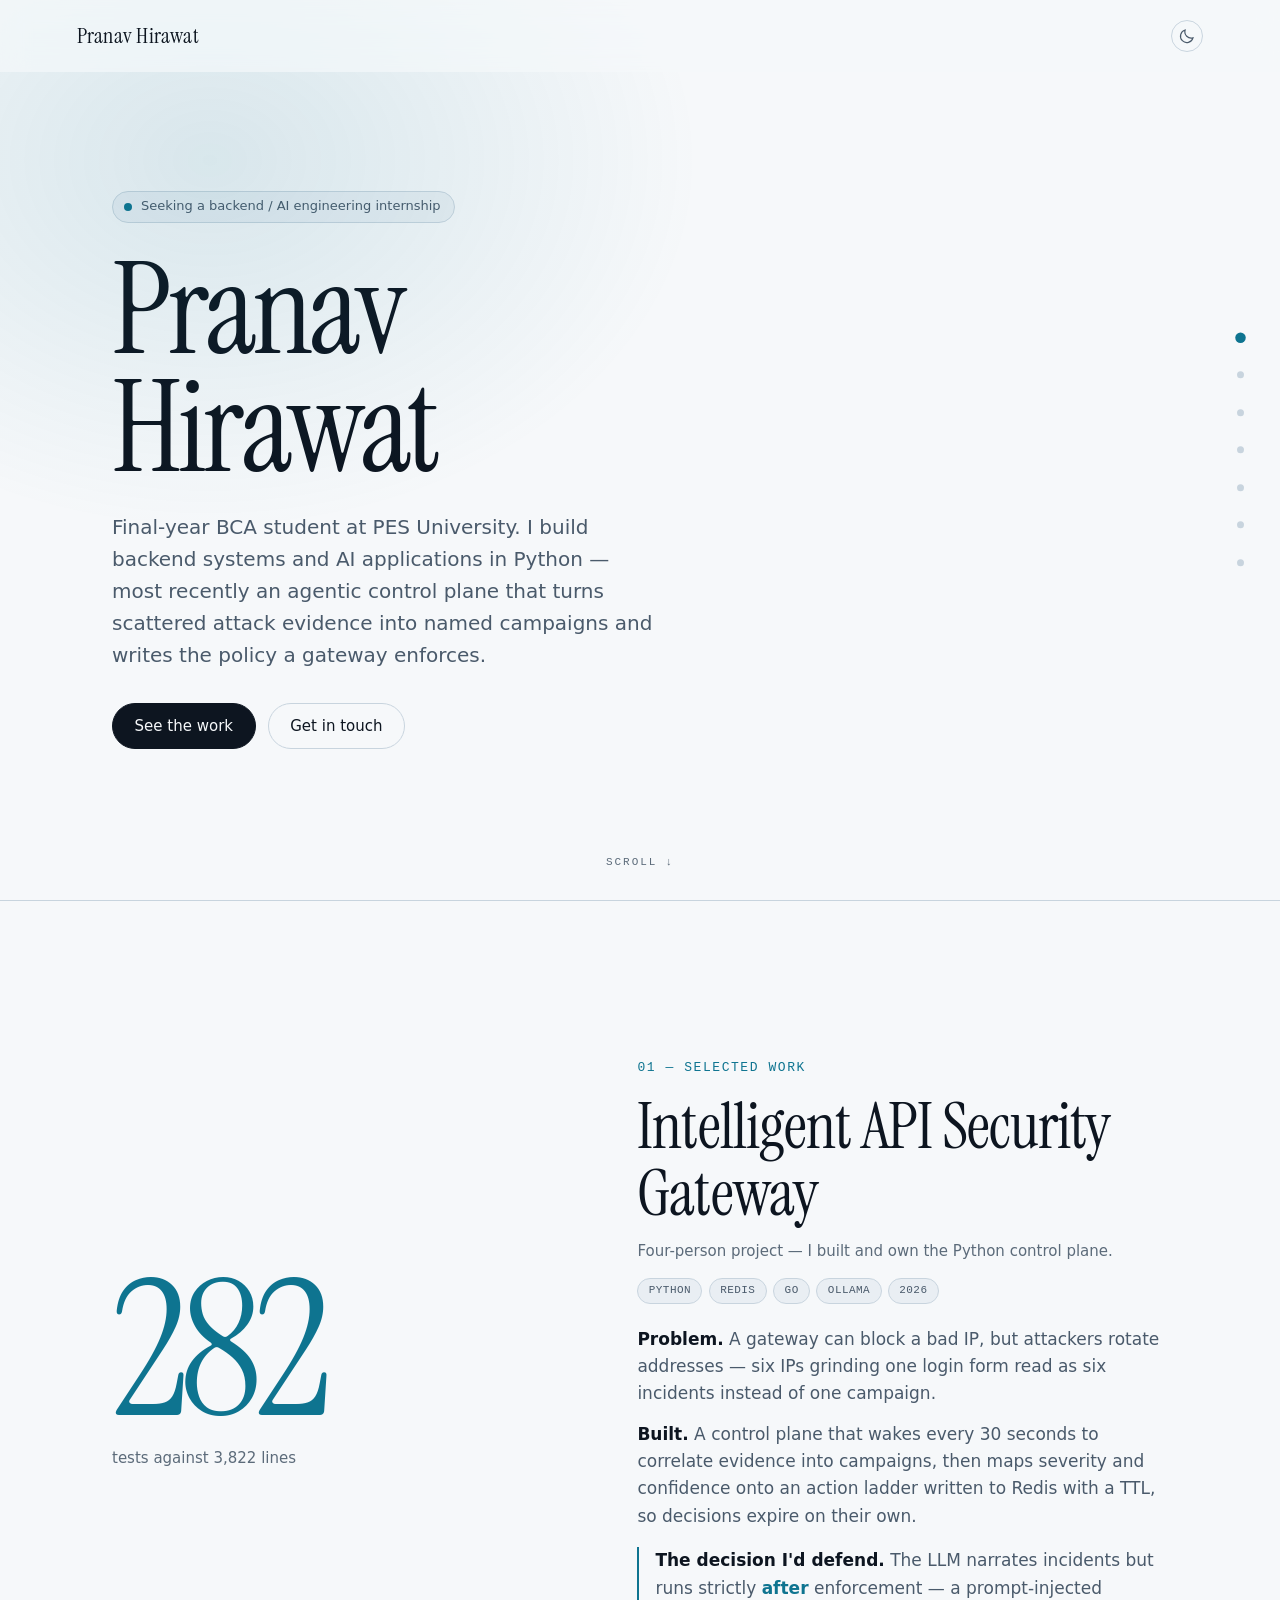
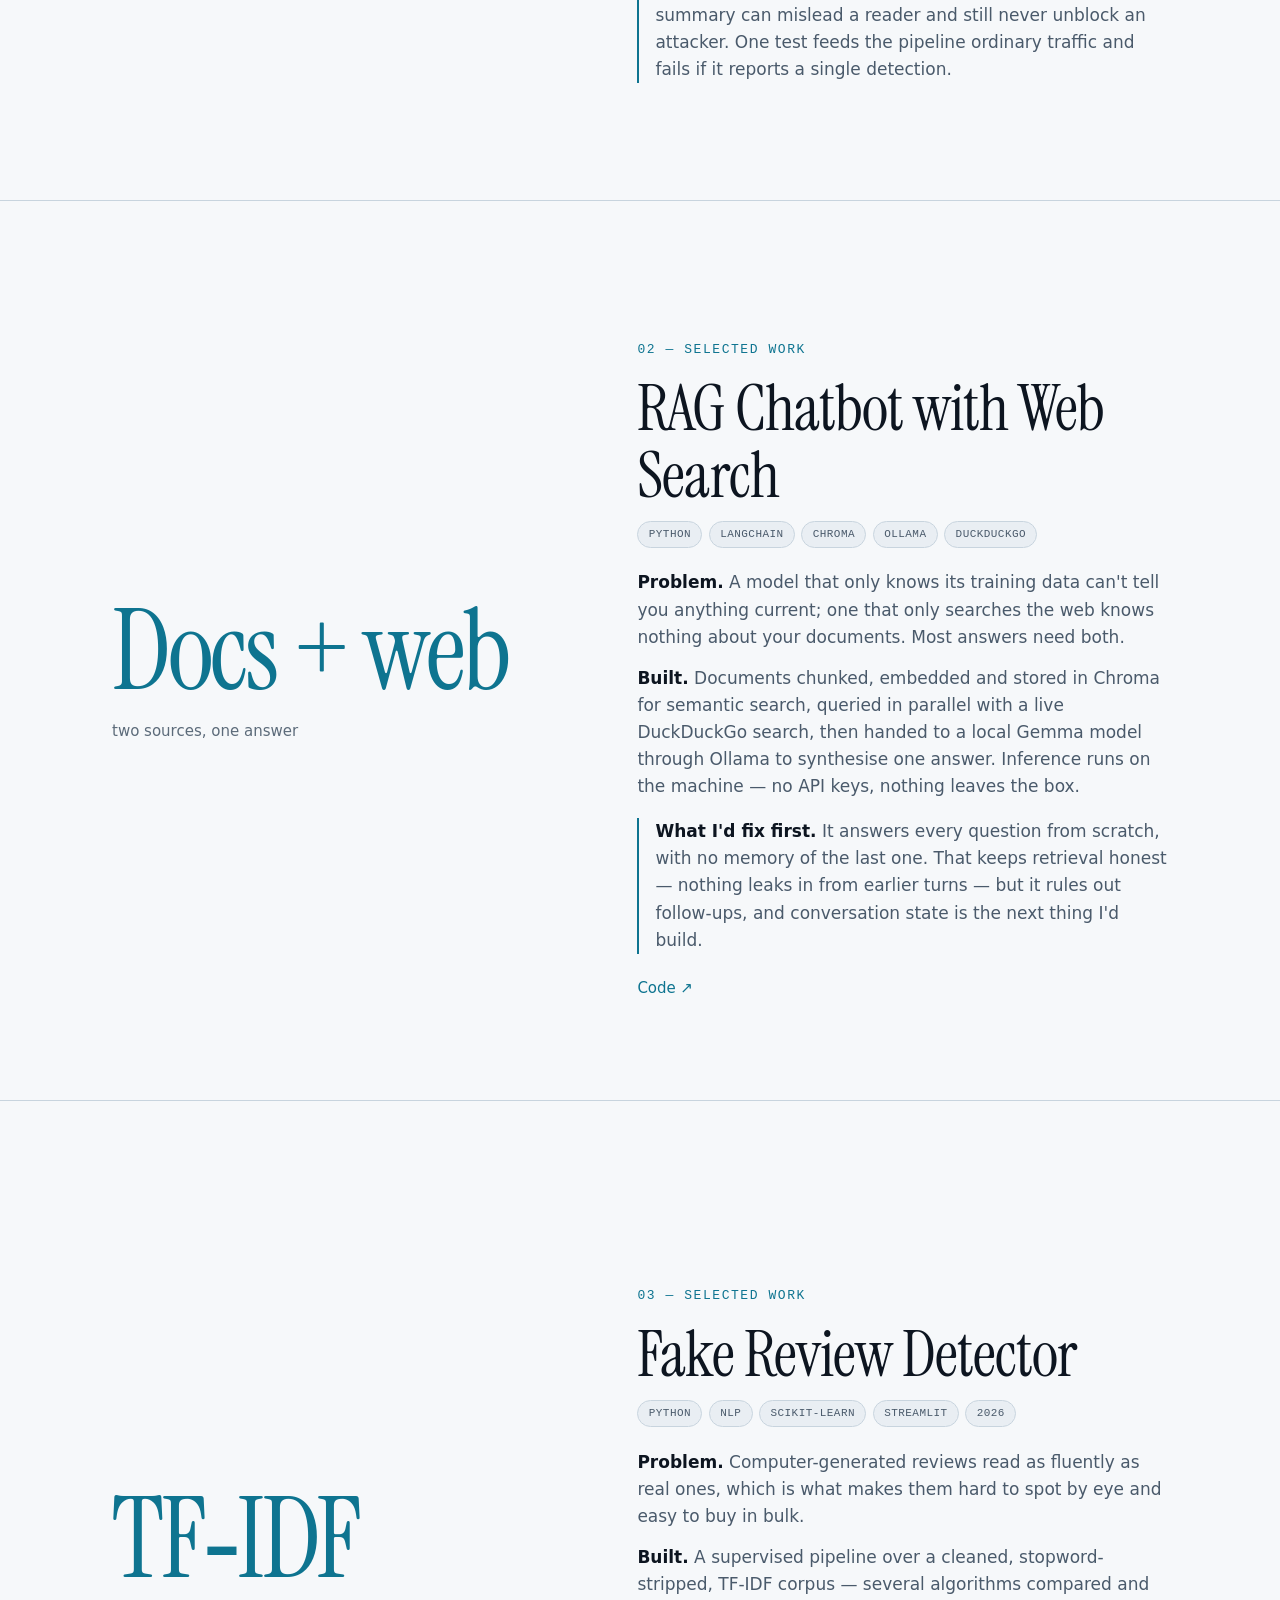
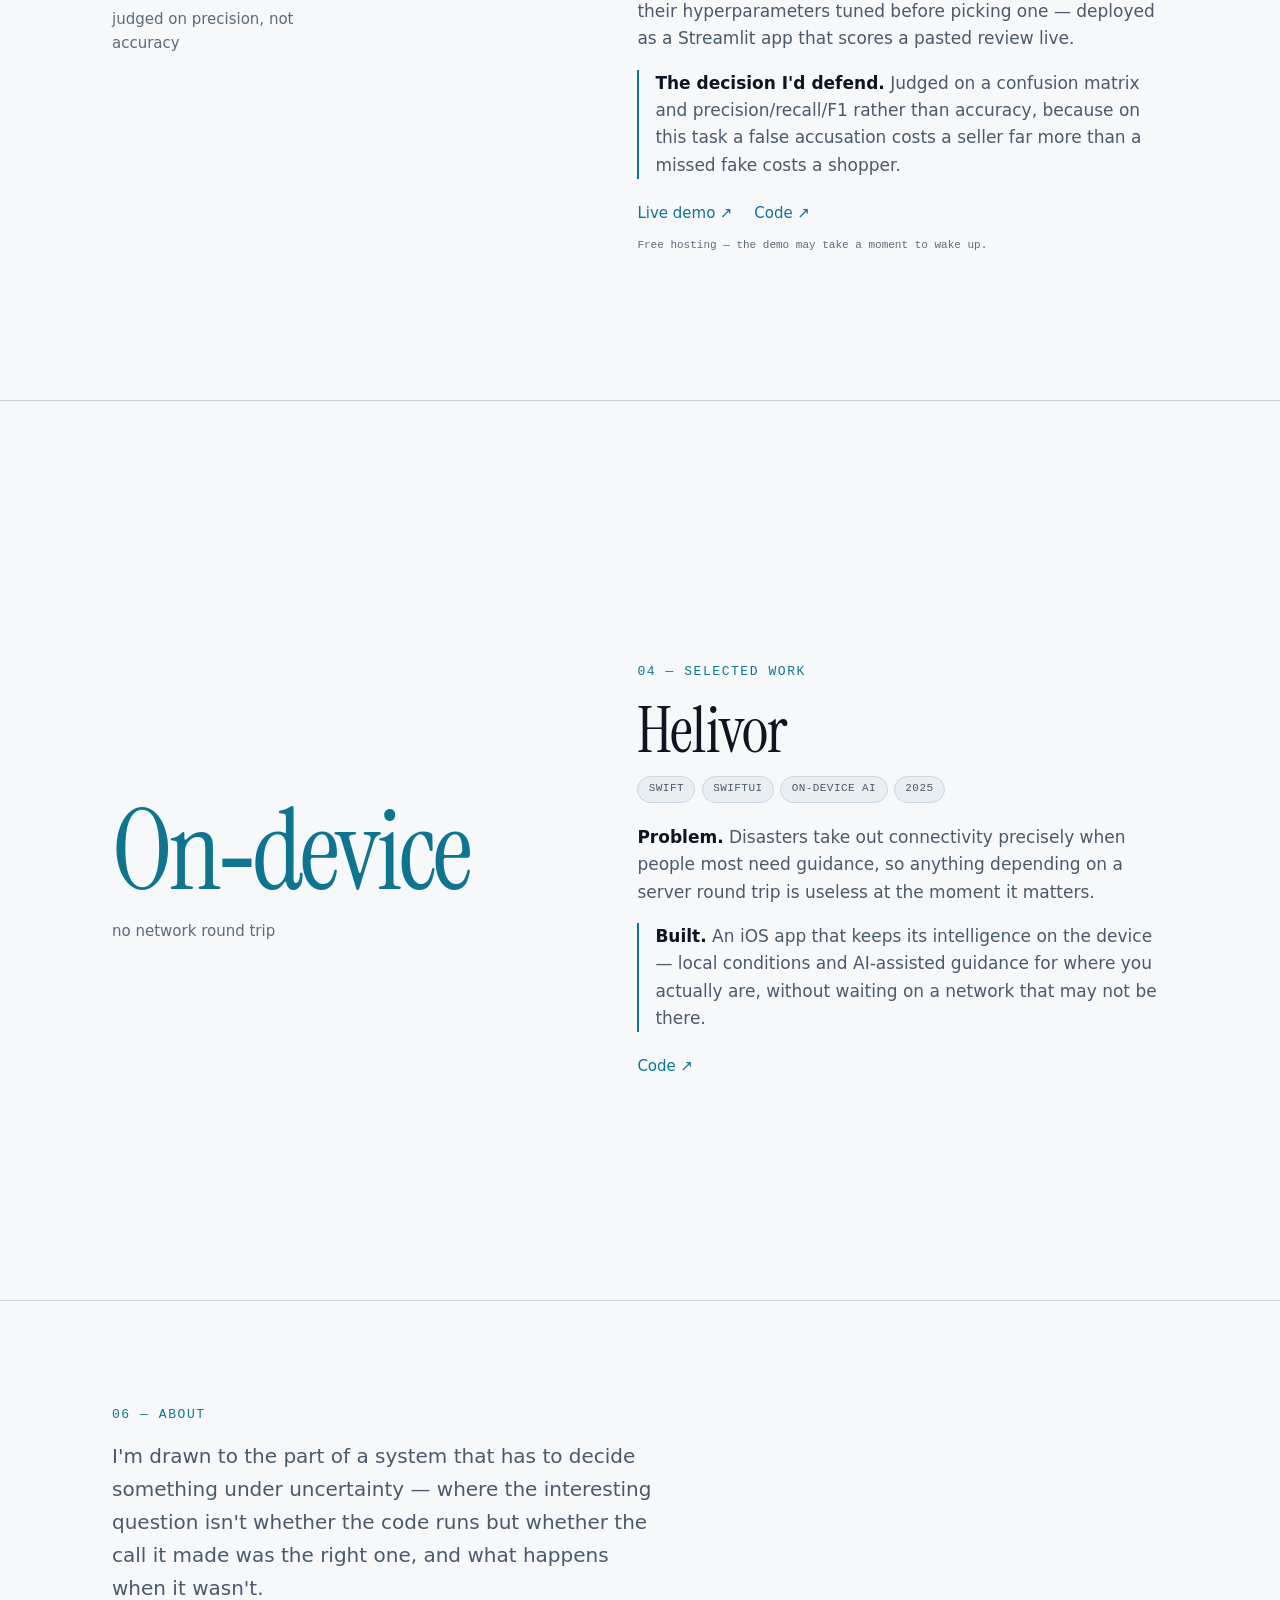
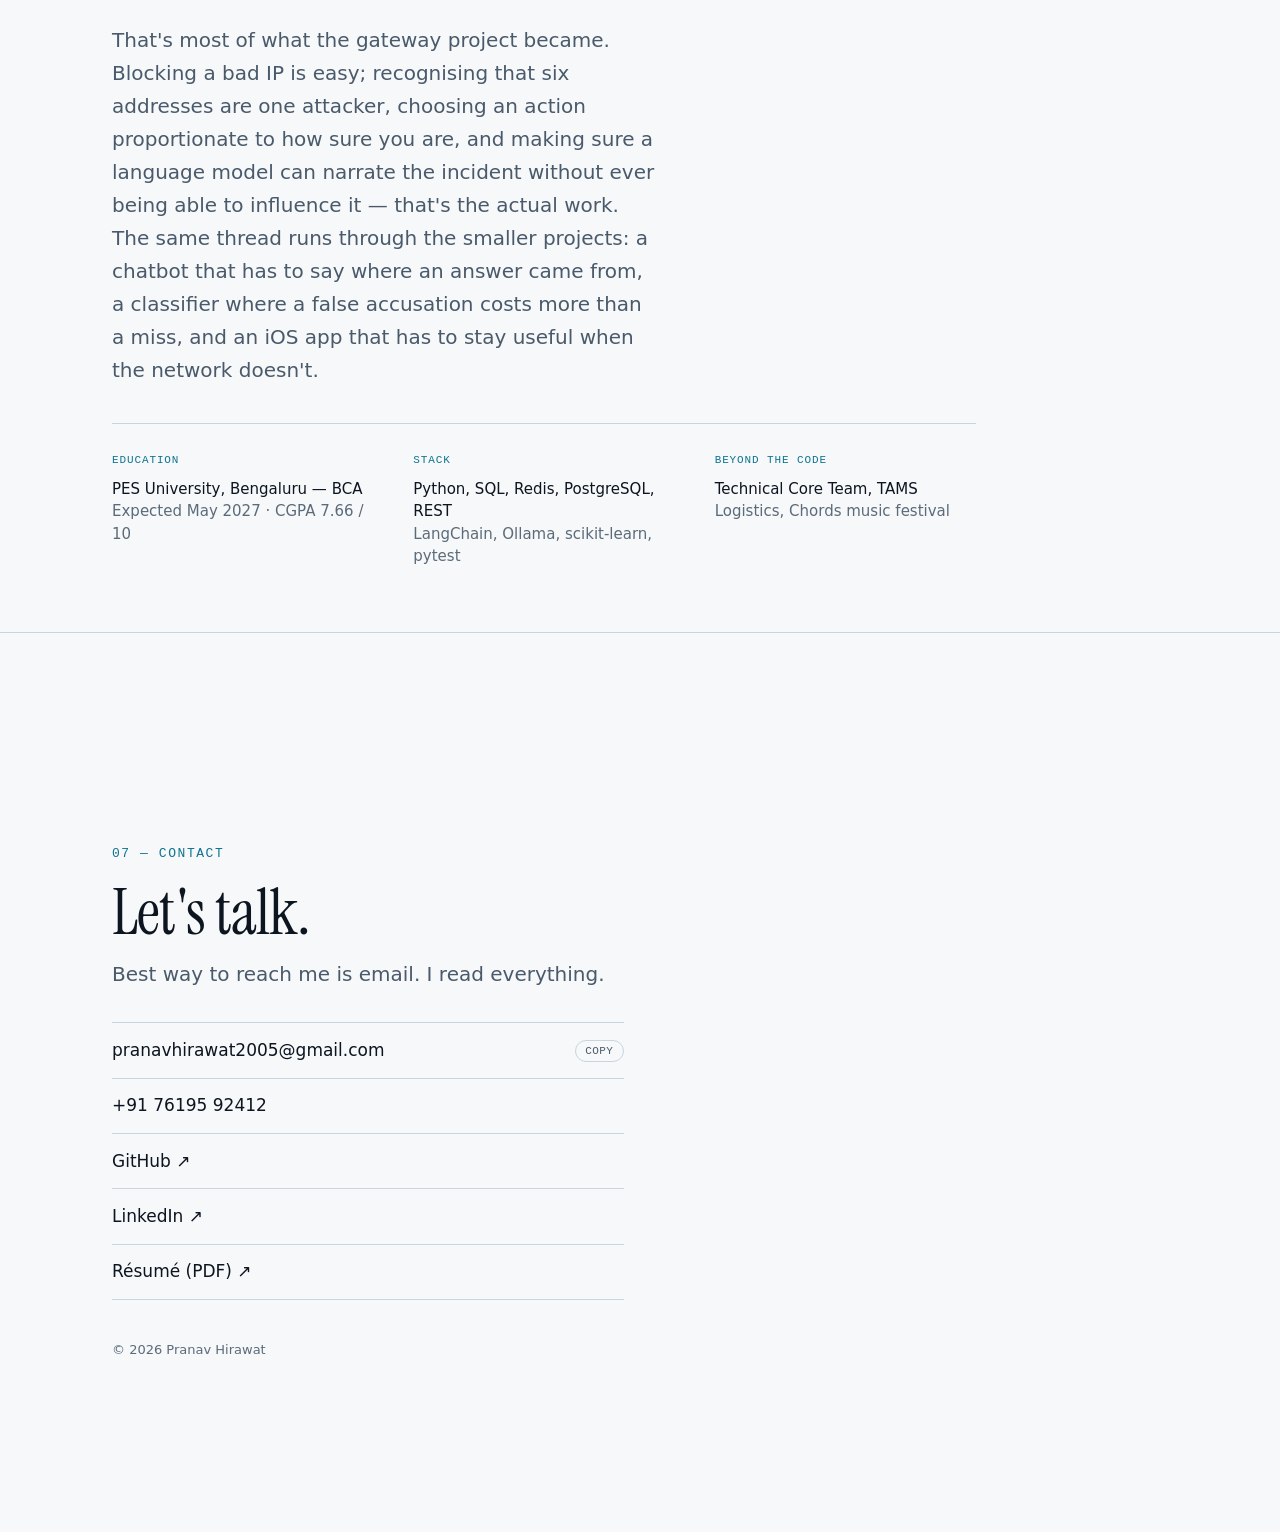
==== commit 64d2db7f: "Update site to match the new résumé Replace the résumé PDF and bring the site's claims in line with " ====
--- a/index.html
+++ b/index.html
@@ -4,10 +4,10 @@
 <meta charset="utf-8">
 <meta name="viewport" content="width=device-width, initial-scale=1">
 <title>Pranav Hirawat</title>
-<meta name="description" content="Pranav Hirawat — I build backend systems that make security decisions. Selected work in Python, Go and Swift.">
+<meta name="description" content="Pranav Hirawat — final-year BCA student at PES University. I build backend systems and AI applications in Python. Seeking a backend or AI engineering internship.">
 
 <meta property="og:title" content="Pranav Hirawat">
-<meta property="og:description" content="I build backend systems that make security decisions. Selected work in Python, Go and Swift.">
+<meta property="og:description" content="Final-year BCA student at PES University. I build backend systems and AI applications in Python.">
 <meta property="og:type" content="website">
 <meta property="og:url" content="https://pranav-hirawat.github.io/personal_website/">
 <!-- TODO: add a 1200x630 preview image at assets/og.png, then uncomment:
@@ -19,8 +19,8 @@
 <link href="https://fonts.googleapis.com/css2?family=Instrument+Serif:ital@0;1&display=swap" rel="stylesheet">
 <!-- Bump ?v= whenever css/js changes: GitHub Pages caches assets for ~10
      minutes, so without this a returning visitor can get a stale mix. -->
-<link rel="stylesheet" href="css/style.css?v=9">
-<script src="js/theme.js?v=9"></script>
+<link rel="stylesheet" href="css/style.css?v=10">
+<script src="js/theme.js?v=10"></script>
 </head>
 <body>
 
@@ -43,6 +43,7 @@
 <nav class="rail" aria-label="Sections">
   <button type="button" data-to="p-hero"    aria-label="Intro"><span></span></button>
   <button type="button" data-to="p-gateway" aria-label="Intelligent API Security Gateway"><span></span></button>
+  <button type="button" data-to="p-rag"     aria-label="RAG chatbot with web search"><span></span></button>
   <button type="button" data-to="p-review"  aria-label="Fake Review Detector"><span></span></button>
   <button type="button" data-to="p-helivor" aria-label="Helivor"><span></span></button>
   <button type="button" data-to="p-github"  aria-label="GitHub activity"><span></span></button>
@@ -56,15 +57,16 @@
   <section class="panel hero" id="p-hero">
     <div class="glow" aria-hidden="true"><i></i></div>
     <div class="wrap">
-      <p class="status anim" data-d="0"><span class="dot" aria-hidden="true"></span> Available for new work</p>
+      <p class="status anim" data-d="0"><span class="dot" aria-hidden="true"></span> Seeking a backend / AI engineering internship</p>
       <h1 class="anim" data-d="1">
         <span class="line"><span class="split">Pranav</span></span>
         <span class="line"><span class="split">Hirawat</span></span>
       </h1>
       <p class="lede anim" data-d="2">
-        BCA student at PES University. I build backend systems that make decisions
-        on their own — most recently an agentic control plane that turns scattered
-        attack evidence into named campaigns and writes the policy a gateway enforces.
+        Final-year BCA student at PES University. I build backend systems and AI
+        applications in Python — most recently an agentic control plane that turns
+        scattered attack evidence into named campaigns and writes the policy a
+        gateway enforces.
       </p>
       <p class="cta anim" data-d="3">
         <a class="btn" href="#p-gateway">See the work</a>
@@ -78,8 +80,8 @@
   <section class="panel work" id="p-gateway">
     <div class="wrap">
       <div class="stat anim" data-d="0">
-        <b class="tally" data-to="249">249</b>
-        <span>tests against 3,925 lines</span>
+        <b class="tally" data-to="282">282</b>
+        <span>tests against 3,822 lines</span>
       </div>
       <div class="body">
         <p class="idx anim" data-d="1">01 — Selected work</p>
@@ -96,21 +98,55 @@
             to Redis with a TTL, so decisions expire on their own.</p>
           <p class="keyline"><b>The decision I'd defend.</b> The LLM narrates incidents but runs
             strictly <em>after</em> enforcement — a prompt-injected summary can mislead a reader
-            and still never unblock an attacker.</p>
-        </div>
-      </div>
-    </div>
-  </section>
-
-  <!-- ═══════════════ 2 · Review detector ═══════════════ -->
+            and still never unblock an attacker. One test feeds the pipeline ordinary traffic
+            and fails if it reports a single detection.</p>
+        </div>
+      </div>
+    </div>
+  </section>
+
+  <!-- ═══════════════ 2 · RAG chatbot ═══════════════ -->
+  <section class="panel work" id="p-rag">
+    <div class="wrap">
+      <div class="stat anim" data-d="0">
+        <b class="word">Docs&nbsp;+&nbsp;web</b>
+        <span>two sources, one answer</span>
+      </div>
+      <div class="body">
+        <p class="idx anim" data-d="1">02 — Selected work</p>
+        <h2 class="anim" data-d="2">RAG Chatbot with Web Search</h2>
+        <p class="tags anim" data-d="4">
+          <span>Python</span><span>LangChain</span><span>Chroma</span><span>Ollama</span><span>DuckDuckGo</span>
+        </p>
+        <div class="detail anim" data-d="5">
+          <p><b>Problem.</b> A model that only knows its training data can't tell you anything
+            current; one that only searches the web knows nothing about your documents. Most
+            answers need both.</p>
+          <p><b>Built.</b> Documents chunked, embedded and stored in Chroma for semantic search,
+            queried in parallel with a live DuckDuckGo search, then handed to a local Gemma model
+            through Ollama to synthesise one answer. Inference runs on the machine — no API keys,
+            nothing leaves the box.</p>
+          <p class="keyline"><b>What I'd fix first.</b> It answers every question from scratch,
+            with no memory of the last one. That keeps retrieval honest — nothing leaks in from
+            earlier turns — but it rules out follow-ups, and conversation state is the next thing
+            I'd build.</p>
+        </div>
+        <p class="links anim" data-d="6">
+          <a href="https://github.com/Pranav-Hirawat/ollama-chatbot">Code <span class="arw" aria-hidden="true">↗</span></a>
+        </p>
+      </div>
+    </div>
+  </section>
+
+  <!-- ═══════════════ 3 · Review detector ═══════════════ -->
   <section class="panel work" id="p-review">
     <div class="wrap">
       <div class="stat anim" data-d="0">
-        <b>~<span class="tally" data-to="89">89</span>%</b>
-        <span>accuracy, read past accuracy</span>
-      </div>
-      <div class="body">
-        <p class="idx anim" data-d="1">02 — Selected work</p>
+        <b class="word">TF&#8209;IDF</b>
+        <span>judged on precision, not accuracy</span>
+      </div>
+      <div class="body">
+        <p class="idx anim" data-d="1">03 — Selected work</p>
         <h2 class="anim" data-d="2">Fake Review Detector</h2>
         <p class="tags anim" data-d="4">
           <span>Python</span><span>NLP</span><span>scikit-learn</span><span>Streamlit</span><span>2026</span>
@@ -118,29 +154,31 @@
         <div class="detail anim" data-d="5">
           <p><b>Problem.</b> Computer-generated reviews read as fluently as real ones, which is
             what makes them hard to spot by eye and easy to buy in bulk.</p>
-          <p><b>Built.</b> A classifier over a cleaned, stopword-stripped, TF-IDF corpus,
-            comparing logistic regression against naive Bayes, deployed as a Streamlit app
-            that scores a pasted review live.</p>
-          <p class="keyline"><b>Outcome.</b> Evaluated on a confusion matrix and precision/recall/F1
-            rather than accuracy alone — on a task where a false accusation costs more than a miss.</p>
+          <p><b>Built.</b> A supervised pipeline over a cleaned, stopword-stripped, TF-IDF
+            corpus — several algorithms compared and their hyperparameters tuned before picking
+            one — deployed as a Streamlit app that scores a pasted review live.</p>
+          <p class="keyline"><b>The decision I'd defend.</b> Judged on a confusion matrix and
+            precision/recall/F1 rather than accuracy, because on this task a false accusation
+            costs a seller far more than a missed fake costs a shopper.</p>
         </div>
         <p class="links anim" data-d="6">
           <a href="https://fake-review-detector-pranav.streamlit.app/">Live demo <span class="arw" aria-hidden="true">↗</span></a>
           <a href="https://github.com/Pranav-Hirawat/Fake-review-detector">Code <span class="arw" aria-hidden="true">↗</span></a>
         </p>
-      </div>
-    </div>
-  </section>
-
-  <!-- ═══════════════ 3 · Helivor ═══════════════ -->
+        <p class="note anim" data-d="7">Free hosting — the demo may take a moment to wake up.</p>
+      </div>
+    </div>
+  </section>
+
+  <!-- ═══════════════ 4 · Helivor ═══════════════ -->
   <section class="panel work" id="p-helivor">
     <div class="wrap">
       <div class="stat anim" data-d="0">
-        <b>On&#8209;device</b>
+        <b class="word">On&#8209;device</b>
         <span>no network round trip</span>
       </div>
       <div class="body">
-        <p class="idx anim" data-d="1">03 — Selected work</p>
+        <p class="idx anim" data-d="1">04 — Selected work</p>
         <h2 class="anim" data-d="2">Helivor</h2>
         <p class="tags anim" data-d="4">
           <span>Swift</span><span>SwiftUI</span><span>On-device AI</span><span>2025</span>
@@ -160,10 +198,10 @@
     </div>
   </section>
 
-  <!-- ═══════════════ 4 · GitHub ═══════════════ -->
+  <!-- ═══════════════ 5 · GitHub ═══════════════ -->
   <section class="panel gh" id="p-github" hidden>
     <div class="wrap">
-      <p class="idx anim" data-d="0">04 — Activity</p>
+      <p class="idx anim" data-d="0">05 — Activity</p>
       <h2 class="anim" data-d="1">GitHub</h2>
       <div class="gh-graph-wrap anim" data-d="2">
         <p class="gh-total" id="gh-total"></p>
@@ -183,10 +221,10 @@
     </div>
   </section>
 
-  <!-- ═══════════════ 5 · About ═══════════════ -->
+  <!-- ═══════════════ 6 · About ═══════════════ -->
   <section class="panel about" id="p-about">
     <div class="wrap">
-      <p class="idx anim" data-d="0">05 — About</p>
+      <p class="idx anim" data-d="0">06 — About</p>
       <div class="prose">
         <p class="anim" data-d="1">I'm drawn to the part of a system that has to decide something
           under uncertainty — where the interesting question isn't whether the code runs but
@@ -194,18 +232,33 @@
         <p class="anim" data-d="2">That's most of what the gateway project became. Blocking a bad IP
           is easy; recognising that six addresses are one attacker, choosing an action
           proportionate to how sure you are, and making sure a language model can narrate the
-          incident without ever being able to influence it — that's the actual work. I've since
-          been pulling the same thread through smaller things: classifiers where a false
-          accusation costs more than a miss, and an iOS app that has to stay useful when the
-          network doesn't.</p>
-      </div>
-    </div>
-  </section>
-
-  <!-- ═══════════════ 6 · Contact ═══════════════ -->
+          incident without ever being able to influence it — that's the actual work. The same
+          thread runs through the smaller projects: a chatbot that has to say where an answer
+          came from, a classifier where a false accusation costs more than a miss, and an iOS
+          app that has to stay useful when the network doesn't.</p>
+      </div>
+
+      <dl class="facts anim" data-d="3">
+        <div>
+          <dt>Education</dt>
+          <dd>PES University, Bengaluru — BCA<br><span>Expected May 2027 · CGPA 7.66 / 10</span></dd>
+        </div>
+        <div>
+          <dt>Stack</dt>
+          <dd>Python, SQL, Redis, PostgreSQL, REST<br><span>LangChain, Ollama, scikit-learn, pytest</span></dd>
+        </div>
+        <div>
+          <dt>Beyond the code</dt>
+          <dd>Technical Core Team, TAMS<br><span>Logistics, Chords music festival</span></dd>
+        </div>
+      </dl>
+    </div>
+  </section>
+
+  <!-- ═══════════════ 7 · Contact ═══════════════ -->
   <section class="panel contact" id="p-contact">
     <div class="wrap">
-      <p class="idx anim" data-d="0">06 — Contact</p>
+      <p class="idx anim" data-d="0">07 — Contact</p>
       <h2 class="anim" data-d="1">Let's talk.</h2>
       <p class="lede anim" data-d="2">Best way to reach me is email. I read everything.</p>
       <ul class="links-list anim" data-d="3">
@@ -225,7 +278,7 @@
 </main>
 
 <script>document.getElementById('year').textContent = new Date().getFullYear();</script>
-<script src="js/github.js?v=9" defer></script>
-<script src="js/motion.js?v=9" defer></script>
+<script src="js/github.js?v=10" defer></script>
+<script src="js/motion.js?v=10" defer></script>
 </body>
 </html>
--- a/css/style.css
+++ b/css/style.css
@@ -217,7 +217,7 @@
 /* Hairline between panels rather than a hard edge. */
 .panel + .panel { border-top: 1px solid var(--rule); }
 
-.wrap { width: 100%; max-width: var(--page); margin-inline: auto; }
+.wrap { width: 100%; min-width: 0; max-width: var(--page); margin-inline: auto; }
 
 .idx {
   font-family: var(--font-mono);
@@ -343,6 +343,16 @@
   color: var(--accent);
   font-variant-numeric: tabular-nums;
 }
+/* Word stats ("On-device", "Docs + web") need their own scale. At the number
+   size a short phrase is far wider than its column, and because the glyphs
+   overflow the block box rather than widening it, nothing in the layout
+   pushes back — the ink just runs across the body copy. */
+.stat b.word {
+  font-size: clamp(2.5rem, min(9vw, 12.5vh), 7rem);
+  line-height: .95;
+  letter-spacing: -.03em;
+}
+
 .stat > span {
   display: block;
   margin-top: .9rem;
@@ -451,7 +461,33 @@
   font-family: var(--font-mono); font-size: var(--t-2xs); color: var(--fg-faint);
 }
 
+/* A quiet caveat under a link — free hosting sleeps, and a visitor who hits a
+   "Zzzz" screen with no warning reads it as a broken link. */
+.note {
+  margin: .7rem 0 0;
+  font-family: var(--font-mono); font-size: var(--t-2xs);
+  color: var(--fg-faint);
+}
+
 /* ---- About / Contact ---- */
+
+/* Three short columns of hard facts under the prose. Auto-fit rather than a
+   fixed count so they stack on their own before the text gets squeezed. */
+.facts {
+  display: grid; gap: 1.5rem 2.5rem;
+  grid-template-columns: repeat(auto-fit, minmax(min(13rem, 100%), 1fr));
+  min-width: 0;
+  margin: 2.25rem 0 0; padding-top: 1.75rem;
+  border-top: 1px solid var(--rule);
+  max-width: 54rem;
+}
+.facts dt {
+  font-family: var(--font-mono); font-size: var(--t-2xs);
+  letter-spacing: .08em; text-transform: uppercase;
+  color: var(--accent); margin-bottom: .5rem;
+}
+.facts dd { margin: 0; font-size: var(--t-sm); color: var(--fg); line-height: 1.5; }
+.facts dd span { color: var(--fg-faint); }
 
 .prose { max-width: var(--measure); }
 .prose p { margin: 0 0 1.2rem; color: var(--fg-muted); font-size: var(--t-md); line-height: 1.65; }
@@ -554,20 +590,24 @@
    Narrow screens
    ============================================================ */
 
-/* Short viewports — laptops at 640-760px tall. Panels are one screen each, so
-   anything that doesn't fit is content the visitor has to hunt for. Tighten
-   the frame rather than let it spill. */
-@media (max-height: 47rem) {
+/* Short viewports — laptops up to ~860px tall, which includes the very common
+   1280x800. Panels are one screen each, so anything that doesn't fit is
+   content the visitor has to hunt for. Tighten the frame rather than let it
+   spill. */
+@media (max-height: 54rem) {
   .panel { padding-top: calc(var(--bar-h) + .85rem); padding-bottom: 2rem; }
   .panel h2 { font-size: clamp(1.75rem, 4vw, 2.5rem); }
   .status { margin-bottom: 1rem; }
   .hero h1 { margin-bottom: 1rem; }
   .lede { margin-bottom: 1.25rem; font-size: var(--t-base); }
-  .detail p { margin-bottom: .6rem; }
-  .keyline { margin-top: .8rem !important; }
-  .tags { margin-bottom: 1rem; }
+  .detail p { margin-bottom: .55rem; line-height: 1.55; }
+  .keyline { margin-top: .75rem !important; }
+  .tags { margin-bottom: .9rem; }
+  .links { margin-top: .7rem; }
   .stat > span { margin-top: .5rem; }
   .prose p { font-size: var(--t-base); margin-bottom: .9rem; }
+  .facts { margin-top: 1.35rem; padding-top: 1.1rem; gap: 1rem 2rem; }
+  .note { margin-top: .4rem; }
   .links-list a { padding: .6rem 0; }
   .foot { margin-top: 1.5rem; }
   .gh-repos { margin-top: 1rem; gap: .5rem; }
@@ -589,12 +629,18 @@
   .status { margin-bottom: 1rem; }
   .hero h1 { margin-bottom: 1rem; }
   .lede { margin-bottom: 1.25rem; font-size: var(--t-base); }
-  .detail p { margin-bottom: .6rem; }
-  .keyline { margin-top: .8rem !important; padding-left: .8rem; }
-  .tags { margin-bottom: .9rem; }
-  .role { margin-bottom: .7rem; }
-  .stat > span { margin-top: .4rem; }
-  .prose p { font-size: var(--t-base); margin-bottom: .9rem; }
+  .detail p { font-size: var(--t-sm); line-height: 1.55; margin-bottom: .5rem; }
+  .keyline { margin-top: .7rem !important; padding-left: .8rem; }
+  .tags { margin-bottom: .75rem; gap: .3rem; }
+  .tags span { padding: .18rem .55rem; }
+  .role { margin-bottom: .6rem; }
+  .stat > span { margin-top: .35rem; font-size: var(--t-xs); }
+  .prose p { font-size: var(--t-sm); line-height: 1.55; margin-bottom: .7rem; }
+  .facts { margin-top: 1rem; padding-top: .85rem; gap: .8rem; }
+  .facts dd { font-size: var(--t-xs); }
+  .facts dt { margin-bottom: .25rem; }
+  .note { margin-top: .4rem; }
+  .links { margin-top: .7rem; }
   .links-list a { padding: .65rem 0; }
   .links-list { margin-top: 1rem; }
   .foot { margin-top: 1.5rem; }
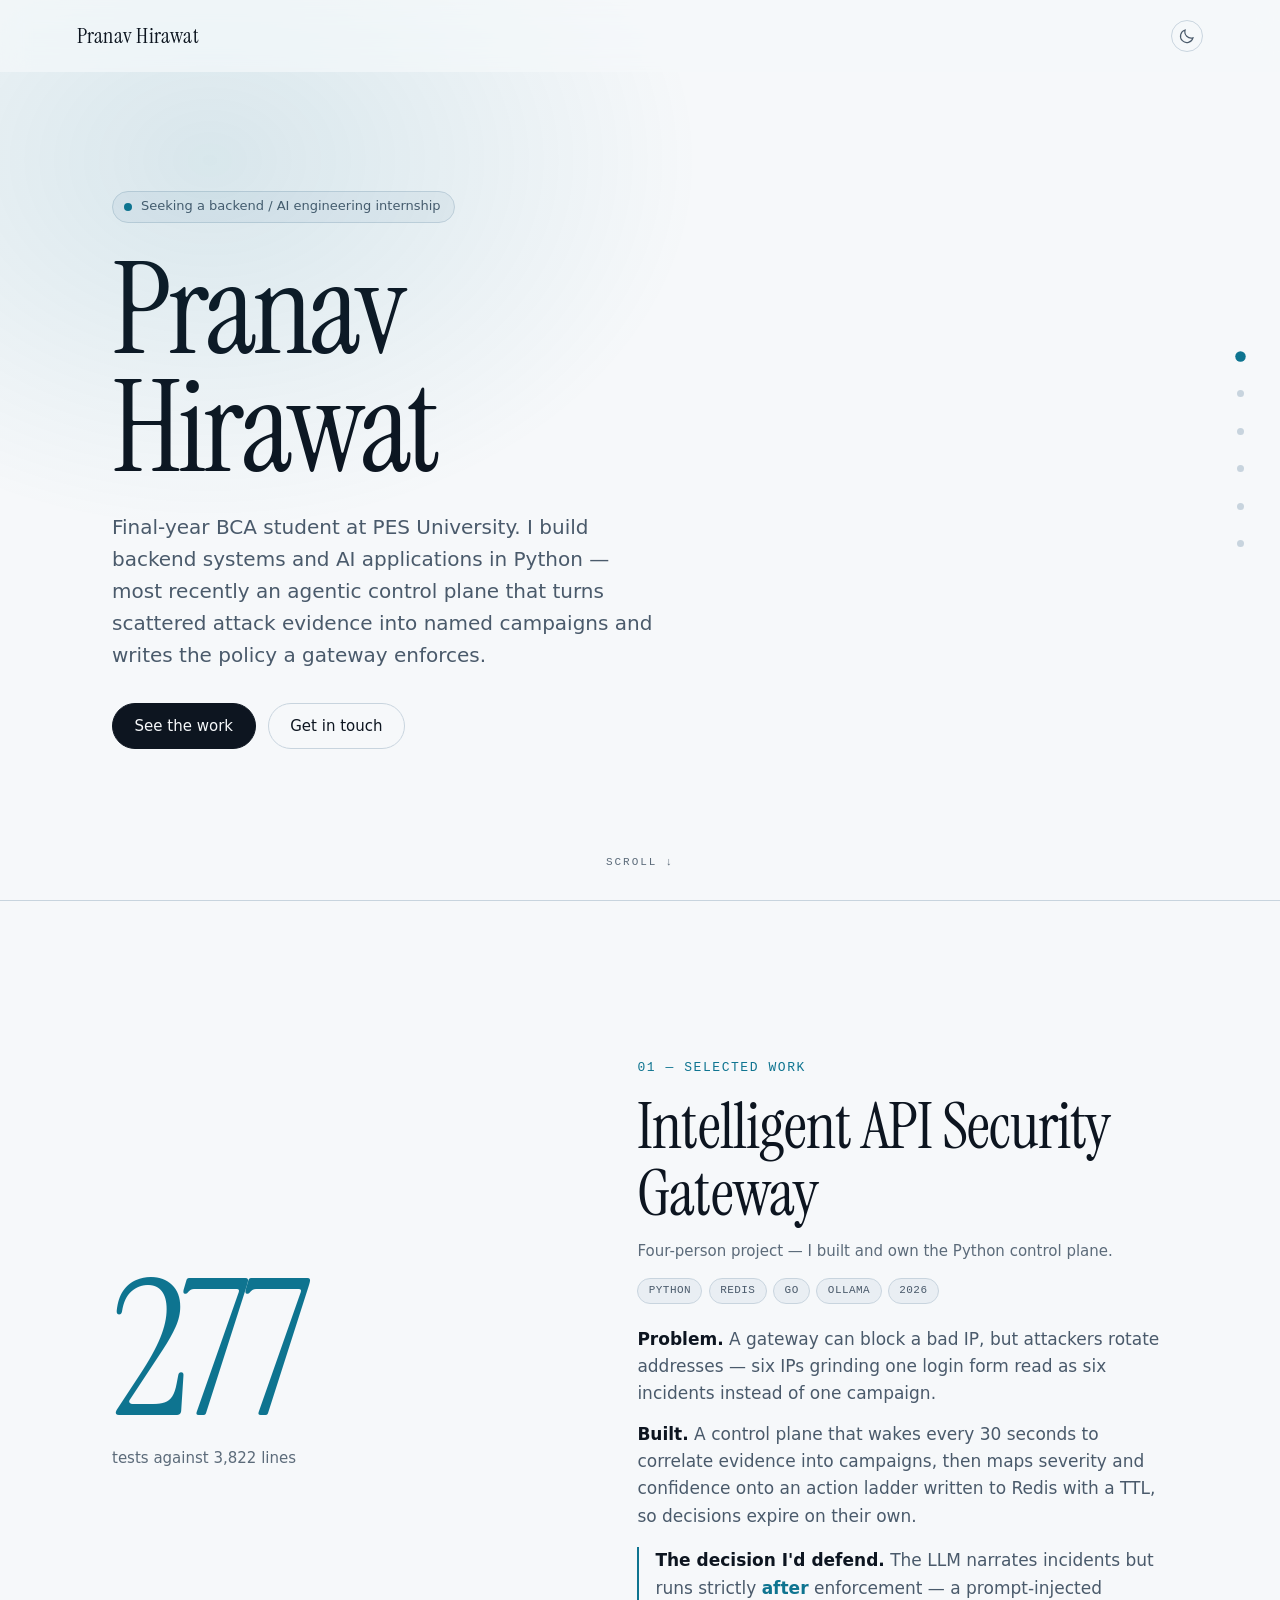
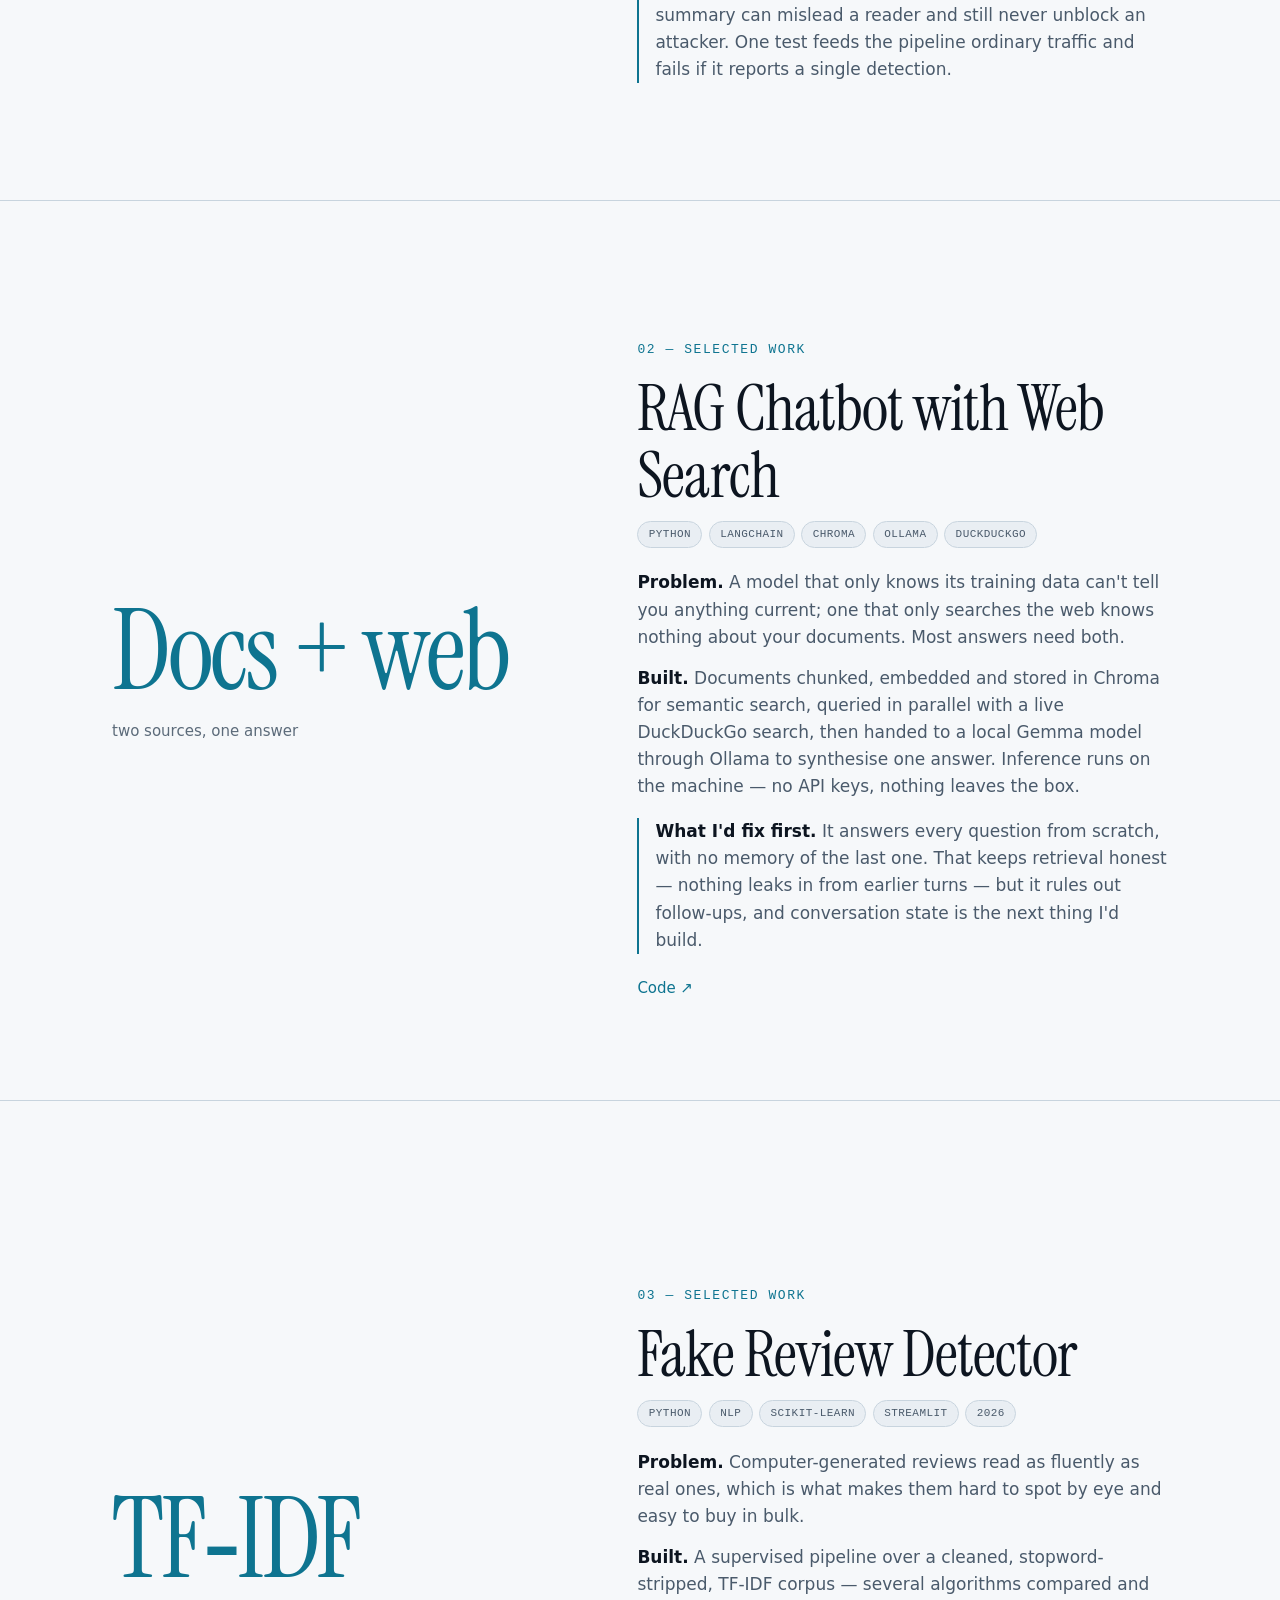
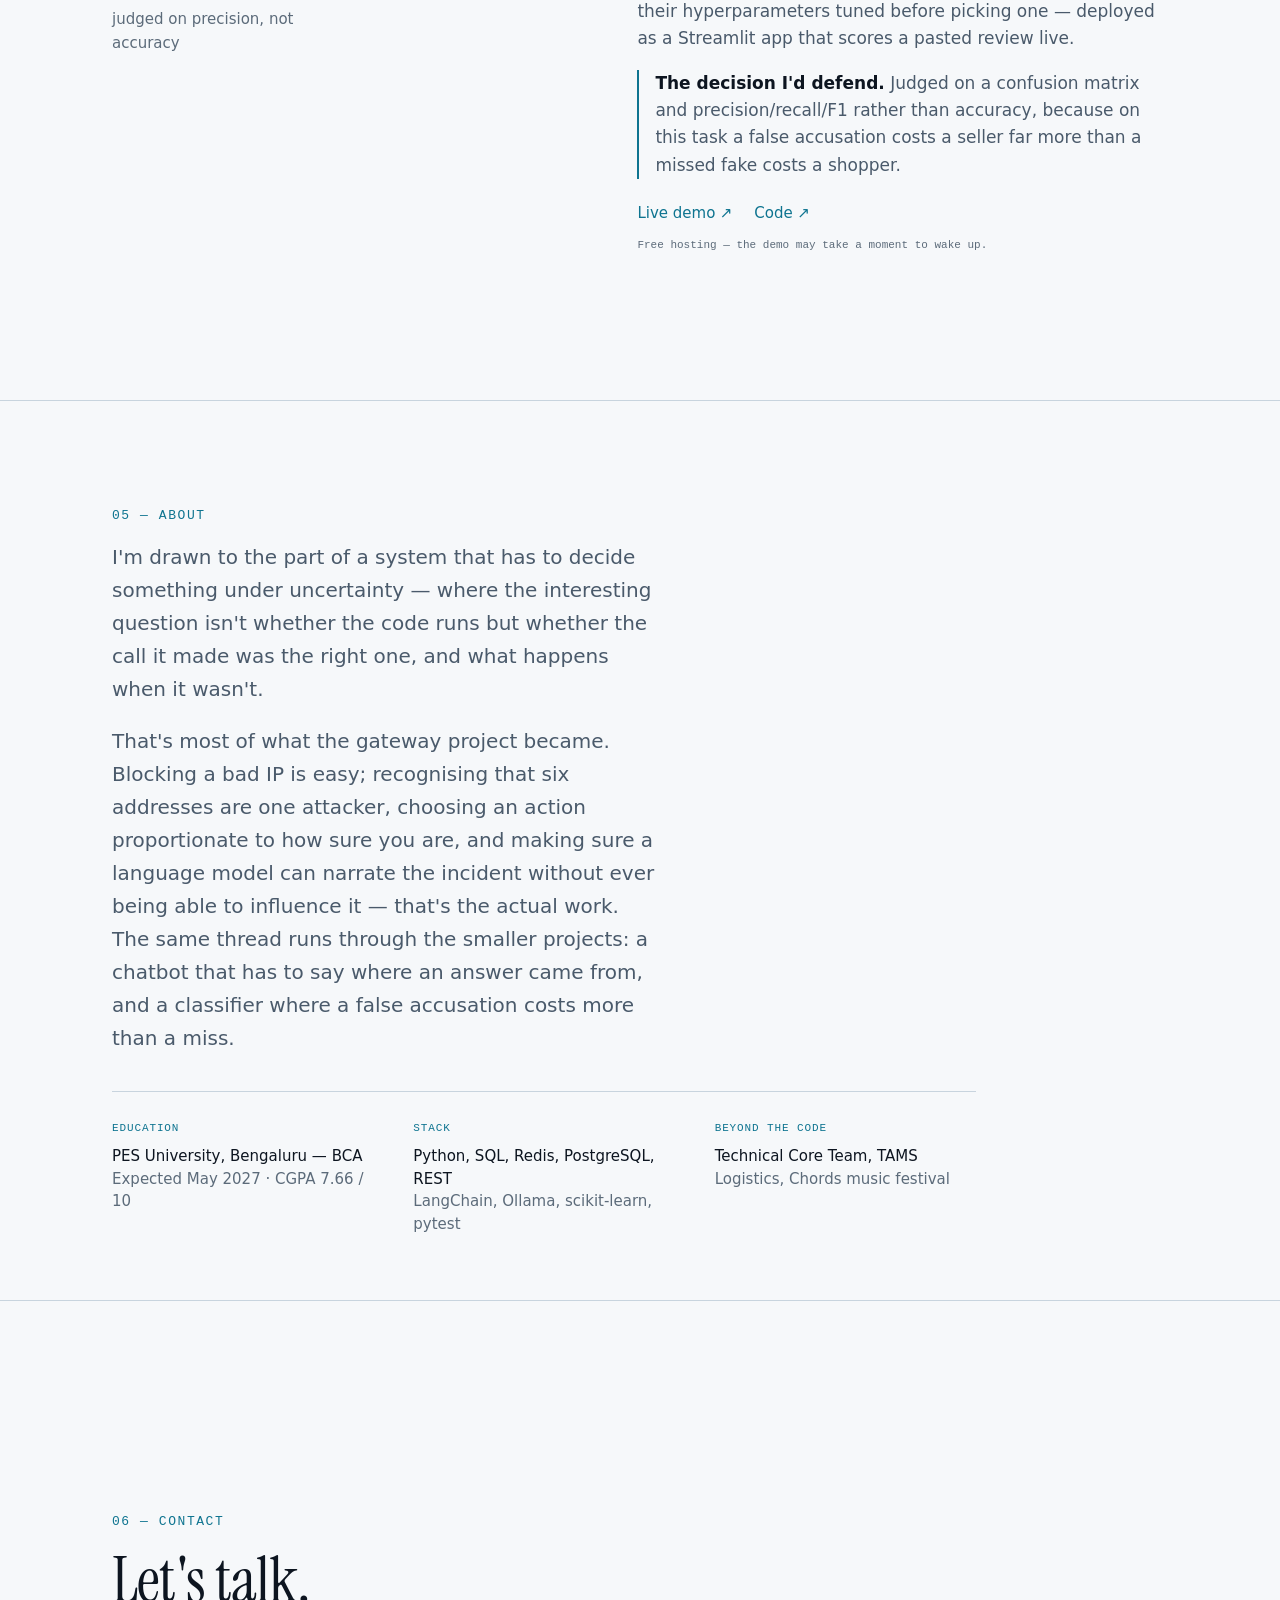
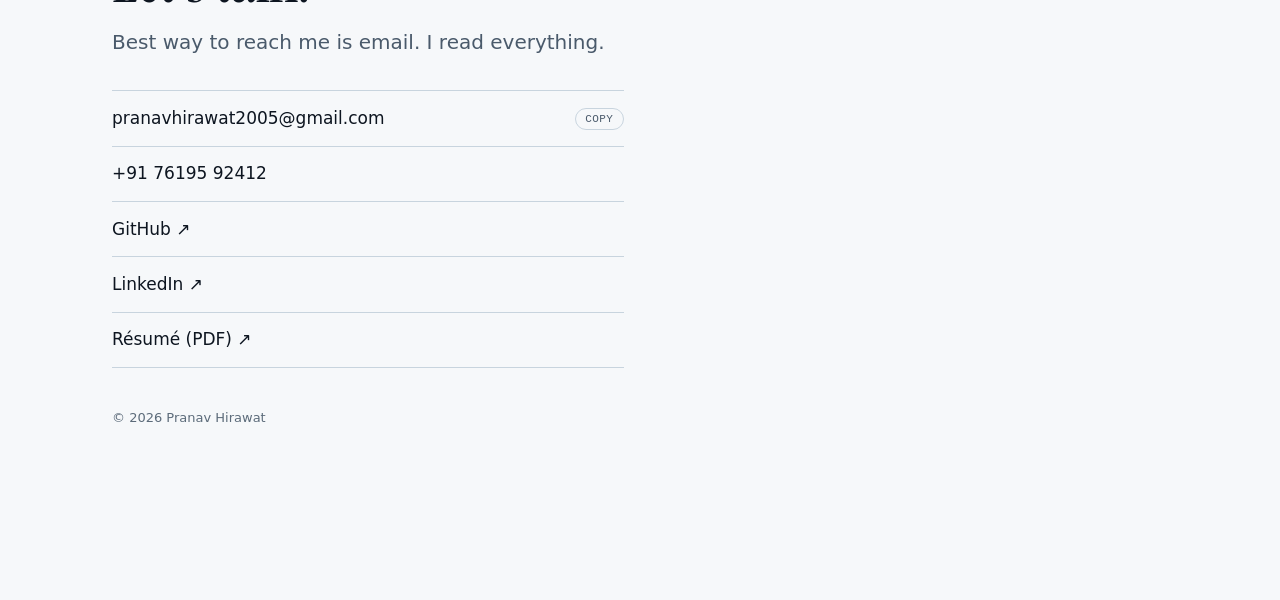
==== commit 127ee43d: "Remove the Helivor panel The new résumé drops it, so the site follows. Also removes its rail dot, it" ====
--- a/index.html
+++ b/index.html
@@ -19,8 +19,8 @@
 <link href="https://fonts.googleapis.com/css2?family=Instrument+Serif:ital@0;1&display=swap" rel="stylesheet">
 <!-- Bump ?v= whenever css/js changes: GitHub Pages caches assets for ~10
      minutes, so without this a returning visitor can get a stale mix. -->
-<link rel="stylesheet" href="css/style.css?v=10">
-<script src="js/theme.js?v=10"></script>
+<link rel="stylesheet" href="css/style.css?v=11">
+<script src="js/theme.js?v=11"></script>
 </head>
 <body>
 
@@ -45,7 +45,6 @@
   <button type="button" data-to="p-gateway" aria-label="Intelligent API Security Gateway"><span></span></button>
   <button type="button" data-to="p-rag"     aria-label="RAG chatbot with web search"><span></span></button>
   <button type="button" data-to="p-review"  aria-label="Fake Review Detector"><span></span></button>
-  <button type="button" data-to="p-helivor" aria-label="Helivor"><span></span></button>
   <button type="button" data-to="p-github"  aria-label="GitHub activity"><span></span></button>
   <button type="button" data-to="p-about"   aria-label="About"><span></span></button>
   <button type="button" data-to="p-contact" aria-label="Contact"><span></span></button>
@@ -170,38 +169,10 @@
     </div>
   </section>
 
-  <!-- ═══════════════ 4 · Helivor ═══════════════ -->
-  <section class="panel work" id="p-helivor">
-    <div class="wrap">
-      <div class="stat anim" data-d="0">
-        <b class="word">On&#8209;device</b>
-        <span>no network round trip</span>
-      </div>
-      <div class="body">
-        <p class="idx anim" data-d="1">04 — Selected work</p>
-        <h2 class="anim" data-d="2">Helivor</h2>
-        <p class="tags anim" data-d="4">
-          <span>Swift</span><span>SwiftUI</span><span>On-device AI</span><span>2025</span>
-        </p>
-        <div class="detail anim" data-d="5">
-          <p><b>Problem.</b> Disasters take out connectivity precisely when people most need
-            guidance, so anything depending on a server round trip is useless at the moment
-            it matters.</p>
-          <p class="keyline"><b>Built.</b> An iOS app that keeps its intelligence on the device —
-            local conditions and AI-assisted guidance for where you actually are, without
-            waiting on a network that may not be there.</p>
-        </div>
-        <p class="links anim" data-d="6">
-          <a href="https://github.com/Pranav-Hirawat/disastermanagment">Code <span class="arw" aria-hidden="true">↗</span></a>
-        </p>
-      </div>
-    </div>
-  </section>
-
-  <!-- ═══════════════ 5 · GitHub ═══════════════ -->
+  <!-- ═══════════════ 4 · GitHub ═══════════════ -->
   <section class="panel gh" id="p-github" hidden>
     <div class="wrap">
-      <p class="idx anim" data-d="0">05 — Activity</p>
+      <p class="idx anim" data-d="0">04 — Activity</p>
       <h2 class="anim" data-d="1">GitHub</h2>
       <div class="gh-graph-wrap anim" data-d="2">
         <p class="gh-total" id="gh-total"></p>
@@ -221,10 +192,10 @@
     </div>
   </section>
 
-  <!-- ═══════════════ 6 · About ═══════════════ -->
+  <!-- ═══════════════ 5 · About ═══════════════ -->
   <section class="panel about" id="p-about">
     <div class="wrap">
-      <p class="idx anim" data-d="0">06 — About</p>
+      <p class="idx anim" data-d="0">05 — About</p>
       <div class="prose">
         <p class="anim" data-d="1">I'm drawn to the part of a system that has to decide something
           under uncertainty — where the interesting question isn't whether the code runs but
@@ -234,8 +205,7 @@
           proportionate to how sure you are, and making sure a language model can narrate the
           incident without ever being able to influence it — that's the actual work. The same
           thread runs through the smaller projects: a chatbot that has to say where an answer
-          came from, a classifier where a false accusation costs more than a miss, and an iOS
-          app that has to stay useful when the network doesn't.</p>
+          came from, and a classifier where a false accusation costs more than a miss.</p>
       </div>
 
       <dl class="facts anim" data-d="3">
@@ -255,10 +225,10 @@
     </div>
   </section>
 
-  <!-- ═══════════════ 7 · Contact ═══════════════ -->
+  <!-- ═══════════════ 6 · Contact ═══════════════ -->
   <section class="panel contact" id="p-contact">
     <div class="wrap">
-      <p class="idx anim" data-d="0">07 — Contact</p>
+      <p class="idx anim" data-d="0">06 — Contact</p>
       <h2 class="anim" data-d="1">Let's talk.</h2>
       <p class="lede anim" data-d="2">Best way to reach me is email. I read everything.</p>
       <ul class="links-list anim" data-d="3">
@@ -278,7 +248,7 @@
 </main>
 
 <script>document.getElementById('year').textContent = new Date().getFullYear();</script>
-<script src="js/github.js?v=10" defer></script>
-<script src="js/motion.js?v=10" defer></script>
+<script src="js/github.js?v=11" defer></script>
+<script src="js/motion.js?v=11" defer></script>
 </body>
 </html>
